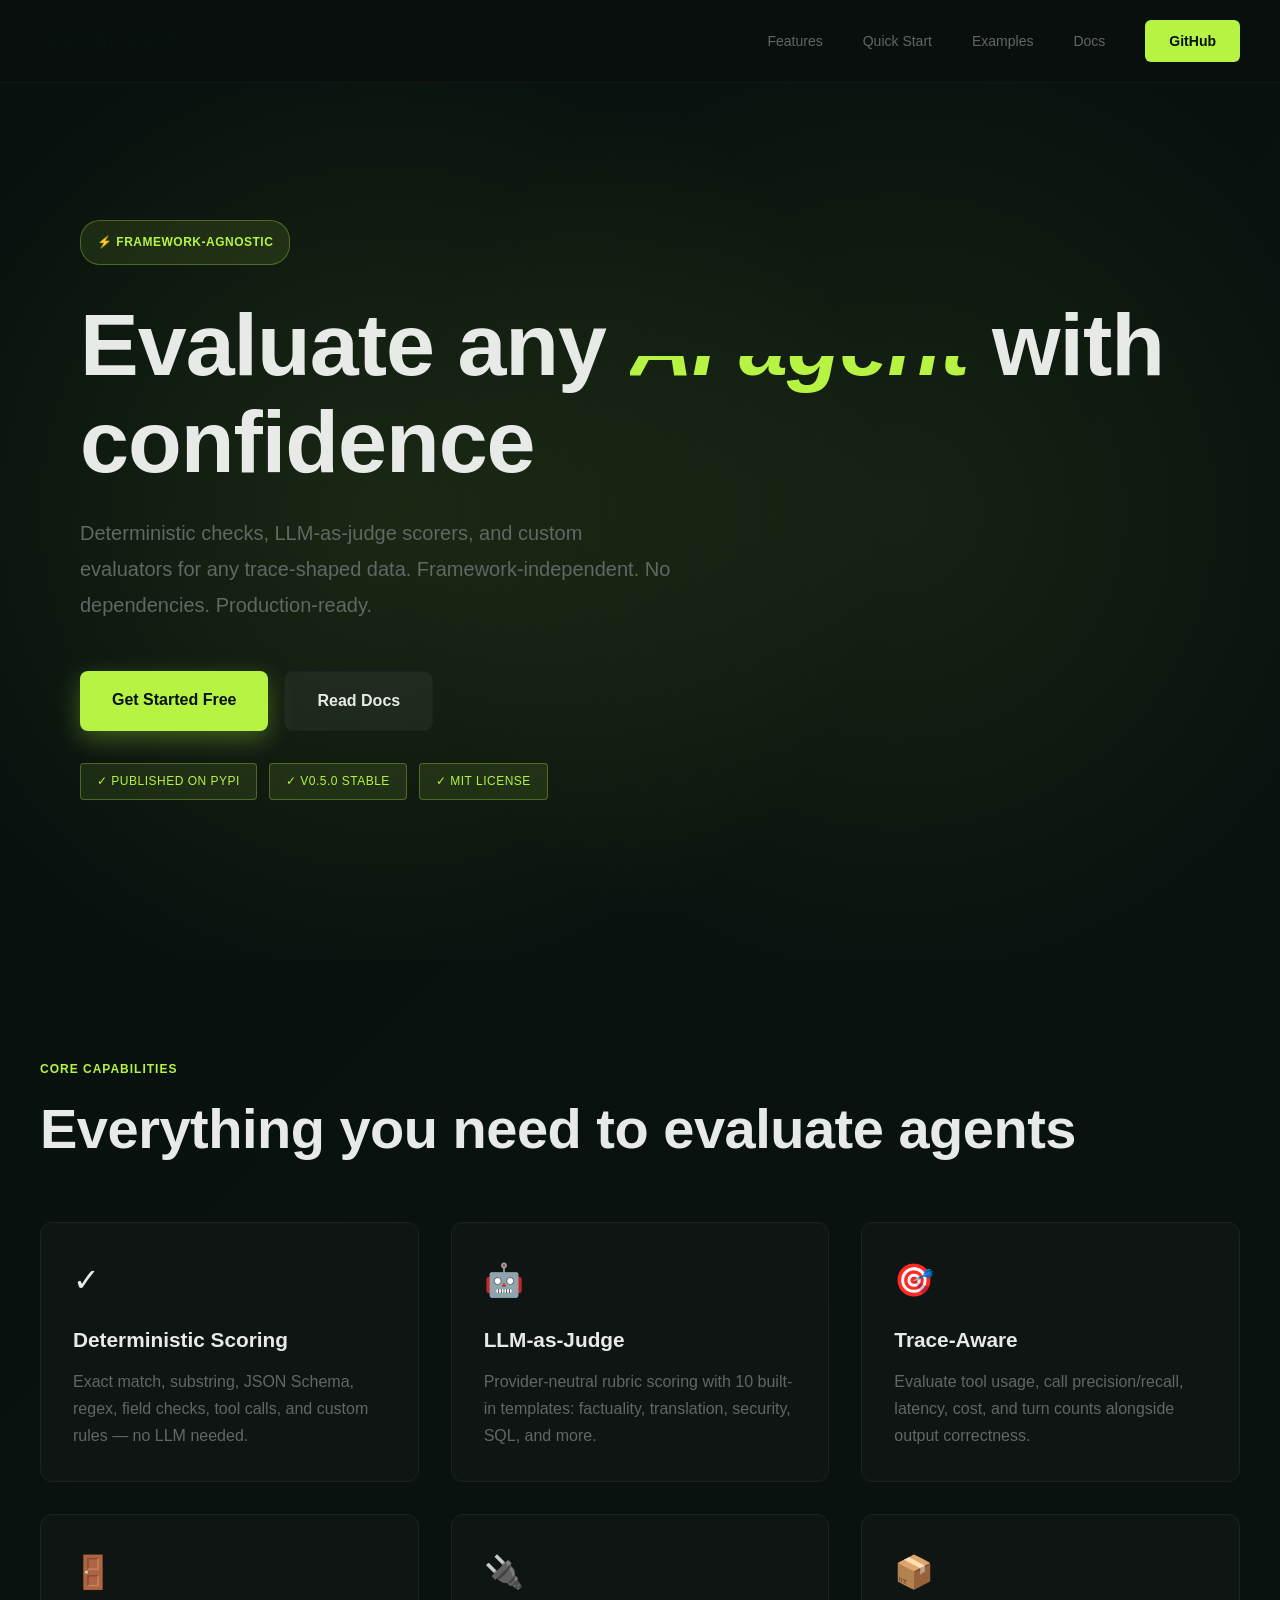
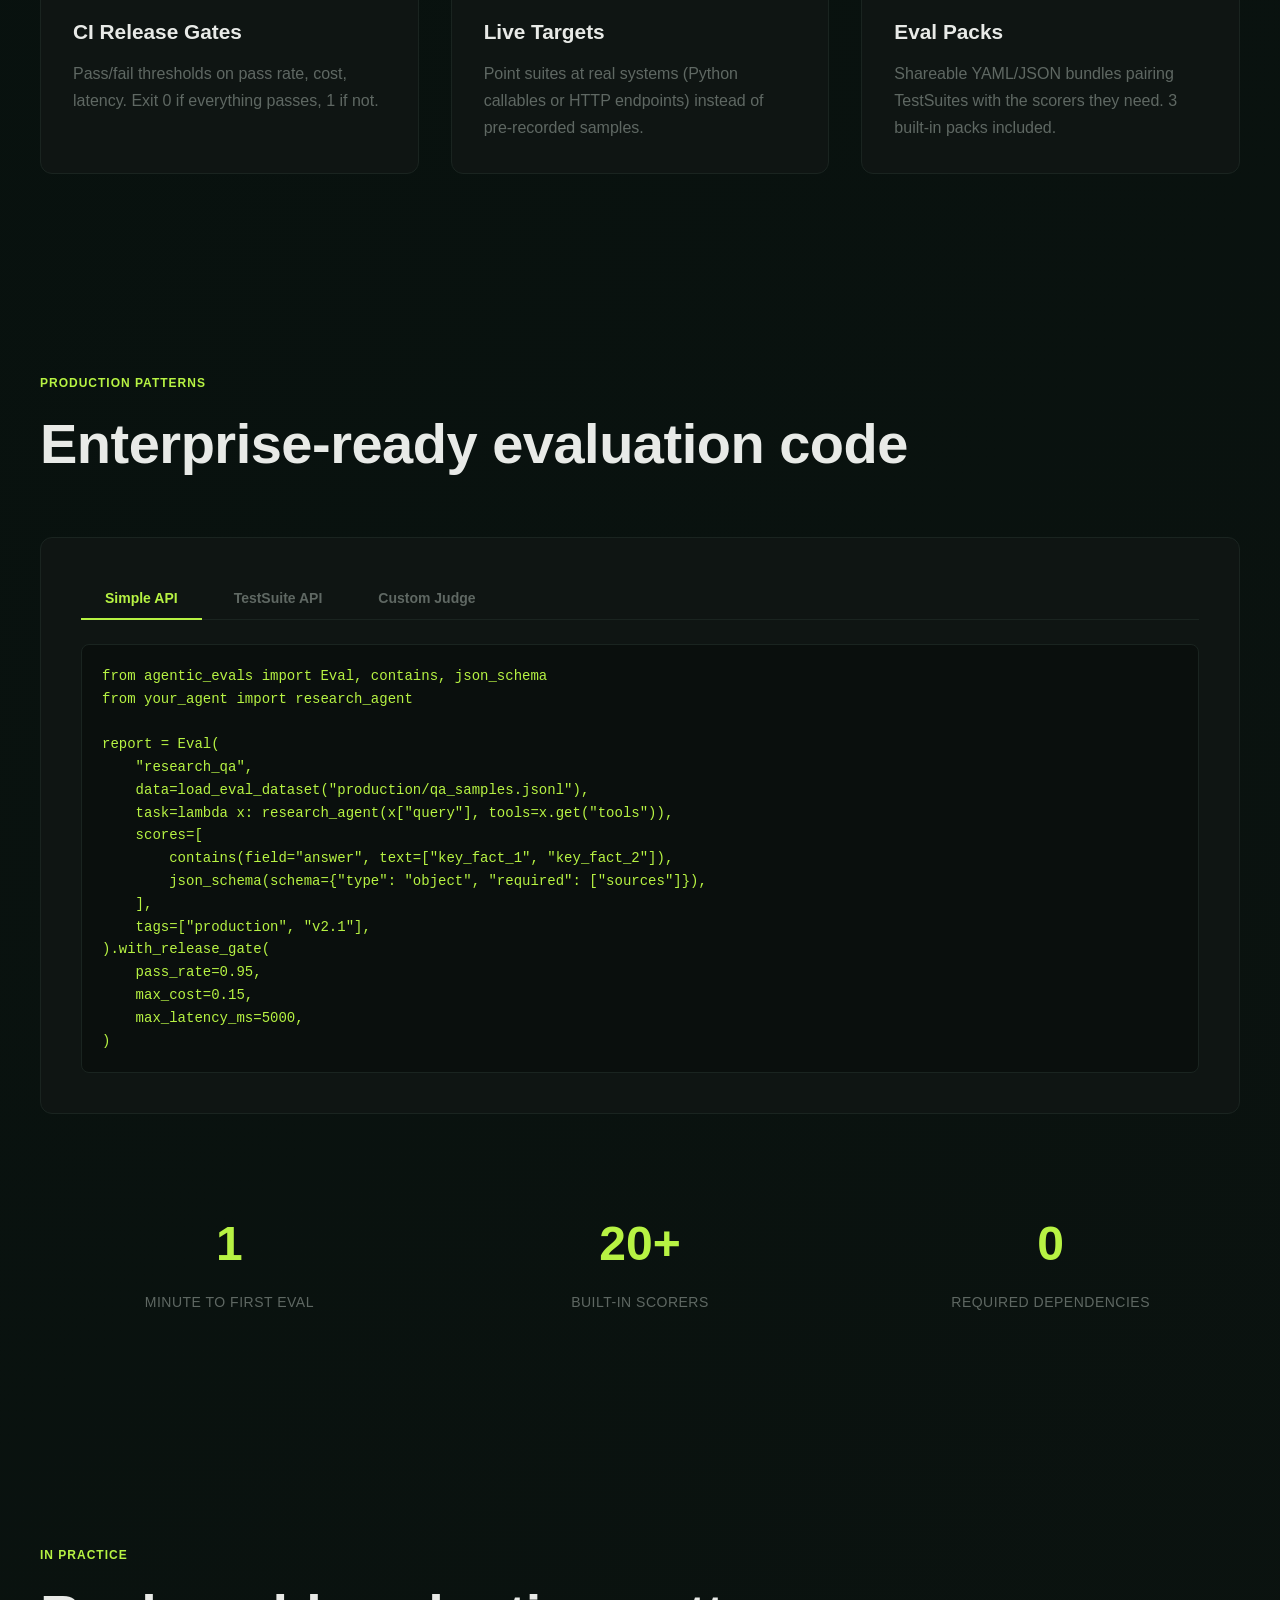
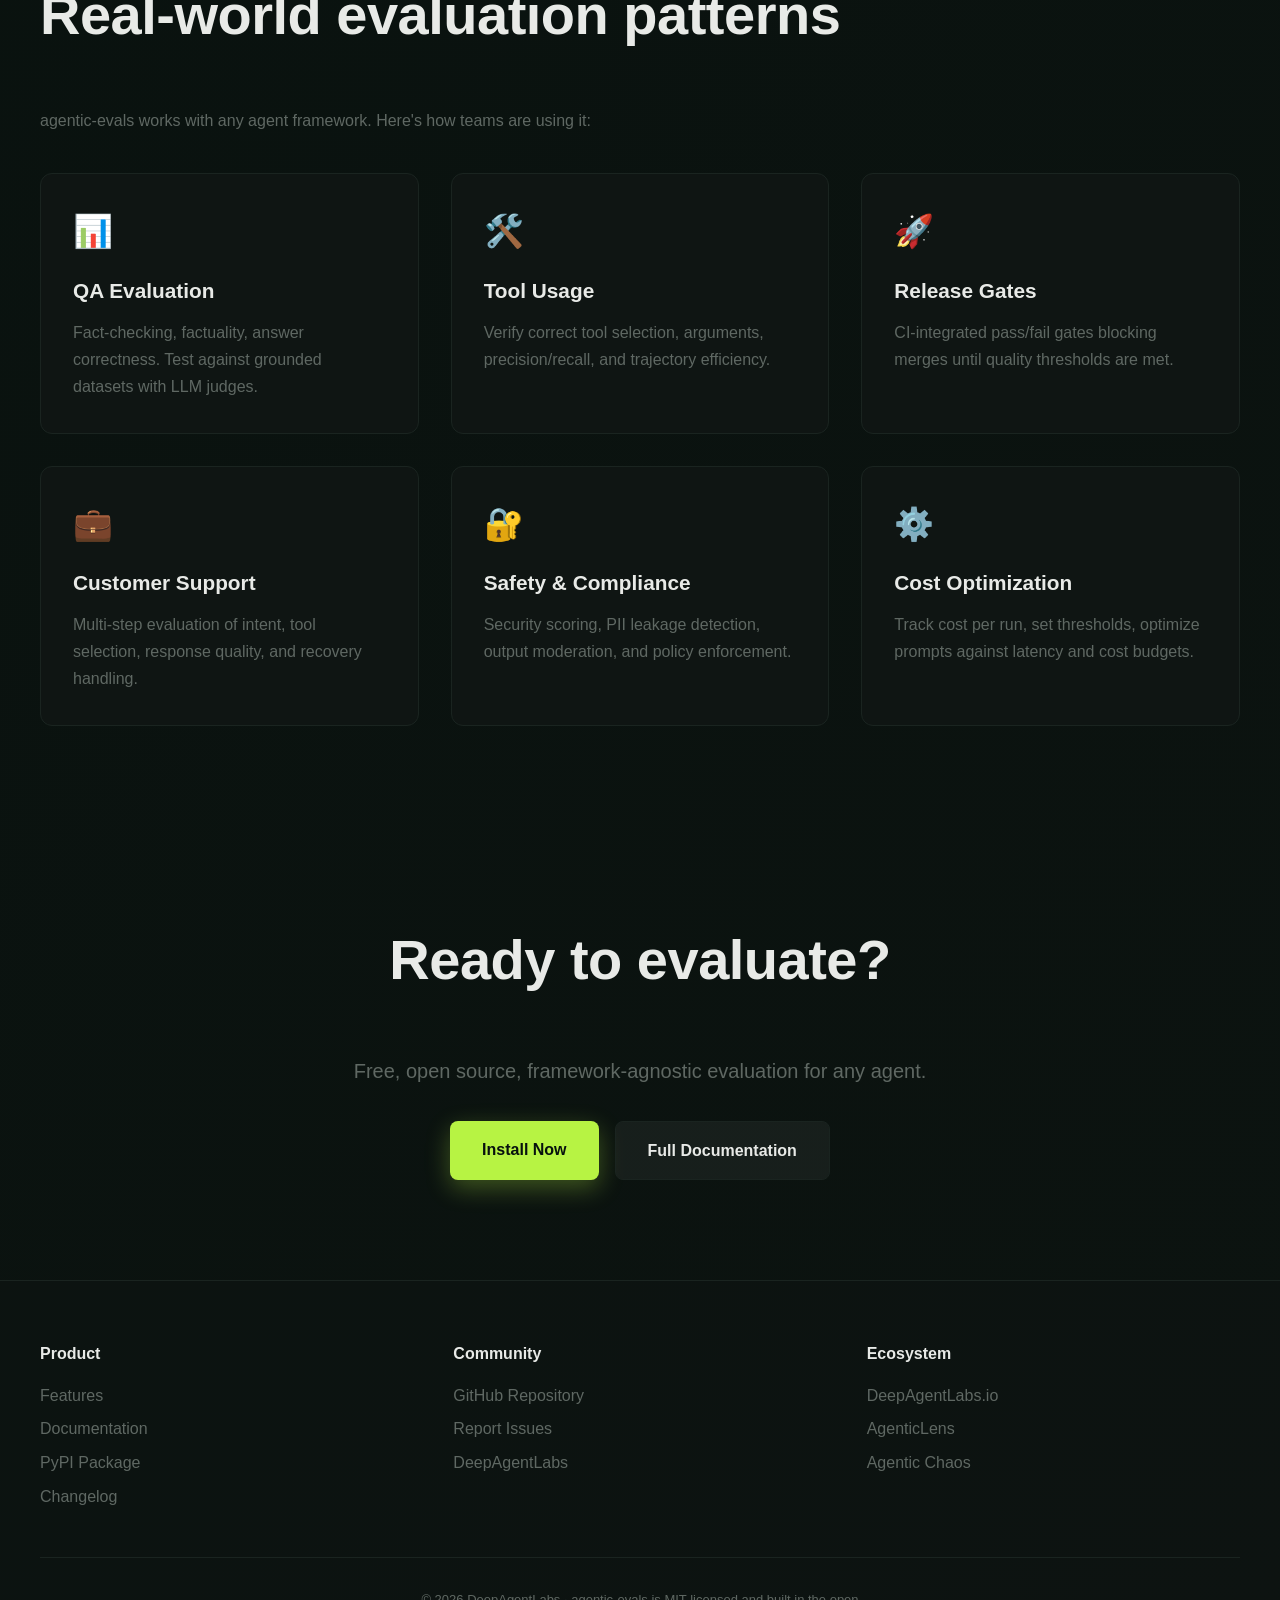
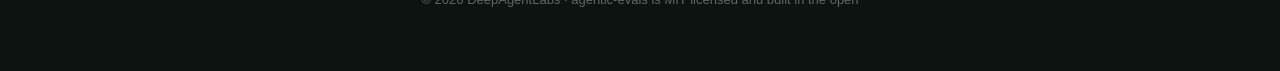
==== docs/index.html @ d9b14ae7 "Upgrade quickstart examples to enterprise-standard patterns Replaced basic examples with production-" ====
<!doctype html>
<html lang="en">
<head>
  <meta charset="utf-8">
  <meta name="viewport" content="width=device-width, initial-scale=1">
  <meta name="description" content="Agentic Evals — A standalone evaluation engine for LLM and agent outputs.">
  <meta name="theme-color" content="#07110e">
  <title>Agentic Evals — AI Agent Evaluation</title>
  <style>
    * {
      margin: 0;
      padding: 0;
      box-sizing: border-box;
    }

    :root {
      --ink: #07110e;
      --paper: #f2f0e9;
      --acid: #b7f343;
      --mint: #d8f7c0;
      --muted: #5f6863;
      --line: rgba(7, 17, 14, 0.18);
      --bg: #07110e;
      --bg-card: #0f1513;
      --bg-hover: #141a17;
      --text: #e8eae7;
      --text-muted: #5f6863;
      --accent: #b7f343;
      --border: #1a2420;
    }

    html {
      scroll-behavior: smooth;
    }

    body {
      font-family: -apple-system, BlinkMacSystemFont, "Segoe UI", Roboto, sans-serif;
      background: linear-gradient(135deg, var(--bg) 0%, #0c1310 100%);
      color: var(--text);
      line-height: 1.6;
      overflow-x: hidden;
    }

    /* Header */
    header {
      position: fixed;
      top: 0;
      width: 100%;
      z-index: 1000;
      padding: 20px 0;
      border-bottom: 1px solid rgba(26, 36, 32, 0.5);
      background: rgba(10, 15, 13, 0.8);
      backdrop-filter: blur(20px);
    }

    .header-inner {
      max-width: 1400px;
      margin: 0 auto;
      padding: 0 40px;
      display: flex;
      justify-content: space-between;
      align-items: center;
    }

    .logo {
      font-size: 24px;
      font-weight: 700;
      letter-spacing: -0.5px;
      color: var(--ink);
    }

    nav {
      display: flex;
      gap: 40px;
      align-items: center;
    }

    nav a {
      color: var(--text-muted);
      text-decoration: none;
      font-size: 14px;
      font-weight: 500;
      transition: all 0.3s;
      position: relative;
    }

    nav a:hover {
      color: var(--accent);
    }

    nav a::after {
      content: '';
      position: absolute;
      bottom: -4px;
      left: 0;
      width: 0;
      height: 2px;
      background: var(--accent);
      transition: width 0.3s;
    }

    nav a:hover::after {
      width: 100%;
    }

    .nav-cta {
      background: var(--accent);
      color: var(--bg);
      padding: 10px 24px;
      border-radius: 6px;
      font-weight: 600;
      transition: all 0.3s;
    }

    .nav-cta:hover {
      background: #a8e83f;
      transform: translateY(-2px);
      box-shadow: 0 8px 24px rgba(183, 243, 67, 0.3);
    }

    .nav-cta::after {
      display: none;
    }

    /* Hero Section */
    .hero {
      min-height: 100vh;
      display: flex;
      align-items: center;
      margin-top: 60px;
      position: relative;
      overflow: hidden;
    }

    .hero-bg {
      position: absolute;
      top: 0;
      left: 0;
      right: 0;
      bottom: 0;
      background: radial-gradient(circle at 30% 50%, rgba(183, 243, 67, 0.1) 0%, transparent 50%),
                  radial-gradient(circle at 70% 50%, rgba(183, 243, 67, 0.08) 0%, transparent 50%);
      pointer-events: none;
    }

    .hero-content {
      max-width: 1400px;
      margin: 0 auto;
      padding: 0 40px;
      position: relative;
      z-index: 1;
    }

    .hero-badge {
      display: inline-flex;
      align-items: center;
      gap: 8px;
      padding: 12px 16px;
      background: rgba(183, 243, 67, 0.1);
      border: 1px solid rgba(183, 243, 67, 0.3);
      border-radius: 20px;
      margin-bottom: 32px;
      animation: fadeInDown 0.8s ease-out;
    }

    .hero-badge span {
      font-size: 12px;
      font-weight: 600;
      text-transform: uppercase;
      letter-spacing: 0.5px;
      color: var(--accent);
    }

    .hero h1 {
      font-size: clamp(3.5rem, 8vw, 5.5rem);
      line-height: 1.1;
      font-weight: 800;
      margin-bottom: 24px;
      letter-spacing: -1px;
      animation: fadeInDown 0.8s ease-out 0.1s both;
    }

    .hero h1 em {
      background: linear-gradient(transparent 62%, var(--accent) 0);
      -webkit-background-clip: text;
      -webkit-text-fill-color: transparent;
      background-clip: text;
      font-style: italic;
      display: inline;
    }

    .hero-subtitle {
      font-size: 1.25rem;
      color: var(--text-muted);
      max-width: 600px;
      line-height: 1.8;
      margin-bottom: 48px;
      animation: fadeInDown 0.8s ease-out 0.2s both;
    }

    .hero-actions {
      display: flex;
      gap: 16px;
      flex-wrap: wrap;
      animation: fadeInDown 0.8s ease-out 0.3s both;
    }

    .btn {
      padding: 16px 32px;
      border-radius: 8px;
      font-weight: 600;
      font-size: 1rem;
      cursor: pointer;
      border: none;
      transition: all 0.3s;
      text-decoration: none;
      display: inline-block;
      text-align: center;
    }

    .btn-primary {
      background: var(--accent);
      color: var(--bg);
      box-shadow: 0 8px 24px rgba(183, 243, 67, 0.3);
    }

    .btn-primary:hover {
      background: #a8e83f;
      transform: translateY(-4px);
      box-shadow: 0 12px 32px rgba(183, 243, 67, 0.4);
    }

    .btn-secondary {
      background: rgba(255, 255, 255, 0.05);
      color: var(--text);
      border: 1px solid var(--border);
    }

    .btn-secondary:hover {
      background: rgba(183, 243, 67, 0.1);
      border-color: var(--accent);
      transform: translateY(-4px);
    }

    /* Badges */
    .badges {
      display: flex;
      gap: 12px;
      flex-wrap: wrap;
      margin-top: 32px;
      animation: fadeInUp 0.8s ease-out 0.4s both;
    }

    .badge {
      padding: 8px 16px;
      background: rgba(183, 243, 67, 0.1);
      border: 1px solid rgba(183, 243, 67, 0.3);
      border-radius: 4px;
      font-size: 12px;
      font-weight: 500;
      color: var(--accent);
      text-transform: uppercase;
      letter-spacing: 0.5px;
    }

    /* Animations */
    @keyframes fadeInDown {
      from {
        opacity: 0;
        transform: translateY(-20px);
      }
      to {
        opacity: 1;
        transform: translateY(0);
      }
    }

    @keyframes fadeInUp {
      from {
        opacity: 0;
        transform: translateY(20px);
      }
      to {
        opacity: 1;
        transform: translateY(0);
      }
    }

    /* Sections */
    section {
      padding: 100px 40px;
      max-width: 1400px;
      margin: 0 auto;
    }

    section h2 {
      font-size: clamp(2rem, 5vw, 3.5rem);
      font-weight: 800;
      margin-bottom: 60px;
      letter-spacing: -0.5px;
      line-height: 1.2;
    }

    .section-label {
      font-size: 12px;
      text-transform: uppercase;
      letter-spacing: 1px;
      color: var(--accent);
      font-weight: 700;
      margin-bottom: 16px;
    }

    /* Features Grid */
    .features-grid {
      display: grid;
      grid-template-columns: repeat(auto-fit, minmax(300px, 1fr));
      gap: 32px;
      margin-top: 40px;
    }

    .feature-item {
      padding: 32px;
      background: var(--bg-card);
      border: 1px solid var(--border);
      border-radius: 12px;
      transition: all 0.3s;
      position: relative;
      overflow: hidden;
    }

    .feature-item::before {
      content: '';
      position: absolute;
      top: 0;
      left: 0;
      right: 0;
      height: 1px;
      background: linear-gradient(90deg, transparent, var(--accent), transparent);
      opacity: 0;
      transition: opacity 0.3s;
    }

    .feature-item:hover {
      border-color: var(--accent);
      background: var(--bg-hover);
      transform: translateY(-8px);
    }

    .feature-item:hover::before {
      opacity: 1;
    }

    .feature-icon {
      font-size: 32px;
      margin-bottom: 16px;
    }

    .feature-item h3 {
      font-size: 1.3rem;
      margin-bottom: 12px;
      font-weight: 700;
    }

    .feature-item p {
      color: var(--text-muted);
      line-height: 1.7;
    }

    /* Code Section */
    .code-section {
      background: var(--bg-card);
      border: 1px solid var(--border);
      border-radius: 12px;
      padding: 40px;
      margin-top: 40px;
    }

    .tabs {
      display: flex;
      gap: 8px;
      margin-bottom: 24px;
      border-bottom: 1px solid var(--border);
    }

    .tab-btn {
      padding: 12px 24px;
      background: none;
      border: none;
      color: var(--text-muted);
      cursor: pointer;
      font-weight: 600;
      font-size: 14px;
      transition: all 0.3s;
      border-bottom: 2px solid transparent;
      margin-bottom: -1px;
    }

    .tab-btn.active {
      color: var(--accent);
      border-bottom-color: var(--accent);
    }

    .tab-btn:hover {
      color: var(--accent);
    }

    .tab-content {
      display: none;
    }

    .tab-content.active {
      display: block;
      animation: fadeInUp 0.3s ease-out;
    }

    pre {
      background: rgba(0, 0, 0, 0.3);
      border: 1px solid var(--border);
      border-radius: 8px;
      padding: 20px;
      overflow-x: auto;
      margin: 0;
    }

    pre code {
      color: var(--accent);
      font-family: "SF Mono", monospace;
      font-size: 14px;
      line-height: 1.6;
    }

    /* Stats */
    .stats {
      display: grid;
      grid-template-columns: repeat(auto-fit, minmax(200px, 1fr));
      gap: 32px;
      margin-top: 60px;
    }

    .stat {
      text-align: center;
      padding: 32px;
    }

    .stat-number {
      font-size: 3rem;
      font-weight: 800;
      color: var(--accent);
      margin-bottom: 8px;
    }

    .stat-label {
      color: var(--text-muted);
      font-size: 14px;
      text-transform: uppercase;
      letter-spacing: 0.5px;
    }

    /* Footer */
    footer {
      border-top: 1px solid var(--border);
      padding: 60px 40px;
      background: rgba(15, 21, 19, 0.5);
    }

    .footer-content {
      max-width: 1400px;
      margin: 0 auto;
      display: grid;
      grid-template-columns: repeat(auto-fit, minmax(250px, 1fr));
      gap: 40px;
      margin-bottom: 40px;
    }

    .footer-section h4 {
      font-weight: 700;
      margin-bottom: 16px;
      color: var(--text);
    }

    .footer-section a {
      display: block;
      color: var(--text-muted);
      text-decoration: none;
      margin-bottom: 8px;
      transition: color 0.3s;
    }

    .footer-section a:hover {
      color: var(--accent);
    }

    .footer-bottom {
      border-top: 1px solid var(--border);
      padding-top: 32px;
      text-align: center;
      color: var(--text-muted);
      font-size: 13px;
    }

    /* Responsive */
    @media (max-width: 768px) {
      .header-inner {
        padding: 0 20px;
      }

      nav {
        gap: 20px;
      }

      nav a {
        display: none;
      }

      section {
        padding: 60px 20px;
      }

      .hero h1 {
        font-size: 2.5rem;
      }

      .hero-subtitle {
        font-size: 1rem;
      }

      .hero-actions {
        flex-direction: column;
      }

      .btn {
        width: 100%;
      }

      section h2 {
        font-size: 2rem;
      }

      pre {
        font-size: 12px;
      }
    }
  </style>
</head>
<body>
  <!-- Header -->
  <header>
    <div class="header-inner">
      <div class="logo">agentic-evals</div>
      <nav>
        <a href="#features">Features</a>
        <a href="#quickstart">Quick Start</a>
        <a href="#use-cases">Examples</a>
        <a href="docs/">Docs</a>
        <a href="https://github.com/DeepAgentLabs/agentic-evals" class="nav-cta">GitHub</a>
      </nav>
    </div>
  </header>

  <!-- Hero Section -->
  <section class="hero">
    <div class="hero-bg"></div>
    <div class="hero-content">
      <div class="hero-badge">
        <span>⚡ Framework-agnostic</span>
      </div>
      <h1>Evaluate any <em>AI agent</em> with confidence</h1>
      <p class="hero-subtitle">
        Deterministic checks, LLM-as-judge scorers, and custom evaluators for any trace-shaped data.
        Framework-independent. No dependencies. Production-ready.
      </p>
      <div class="hero-actions">
        <a href="#quickstart" class="btn btn-primary">Get Started Free</a>
        <a href="https://github.com/DeepAgentLabs/agentic-evals#readme" class="btn btn-secondary">Read Docs</a>
      </div>
      <div class="badges">
        <span class="badge">✓ Published on PyPI</span>
        <span class="badge">✓ v0.5.0 Stable</span>
        <span class="badge">✓ MIT License</span>
      </div>
    </div>
  </section>

  <!-- Features -->
  <section id="features">
    <div class="section-label">Core Capabilities</div>
    <h2>Everything you need to evaluate agents</h2>

    <div class="features-grid">
      <div class="feature-item">
        <div class="feature-icon">✓</div>
        <h3>Deterministic Scoring</h3>
        <p>Exact match, substring, JSON Schema, regex, field checks, tool calls, and custom rules — no LLM needed.</p>
      </div>
      <div class="feature-item">
        <div class="feature-icon">🤖</div>
        <h3>LLM-as-Judge</h3>
        <p>Provider-neutral rubric scoring with 10 built-in templates: factuality, translation, security, SQL, and more.</p>
      </div>
      <div class="feature-item">
        <div class="feature-icon">🎯</div>
        <h3>Trace-Aware</h3>
        <p>Evaluate tool usage, call precision/recall, latency, cost, and turn counts alongside output correctness.</p>
      </div>
      <div class="feature-item">
        <div class="feature-icon">🚪</div>
        <h3>CI Release Gates</h3>
        <p>Pass/fail thresholds on pass rate, cost, latency. Exit 0 if everything passes, 1 if not.</p>
      </div>
      <div class="feature-item">
        <div class="feature-icon">🔌</div>
        <h3>Live Targets</h3>
        <p>Point suites at real systems (Python callables or HTTP endpoints) instead of pre-recorded samples.</p>
      </div>
      <div class="feature-item">
        <div class="feature-icon">📦</div>
        <h3>Eval Packs</h3>
        <p>Shareable YAML/JSON bundles pairing TestSuites with the scorers they need. 3 built-in packs included.</p>
      </div>
    </div>
  </section>

  <!-- Quick Start -->
  <section id="quickstart">
    <div class="section-label">Production Patterns</div>
    <h2>Enterprise-ready evaluation code</h2>

    <div class="code-section">
      <div class="tabs">
        <button class="tab-btn active" onclick="switchTab(event, 'tab-simple')">Simple API</button>
        <button class="tab-btn" onclick="switchTab(event, 'tab-suite')">TestSuite API</button>
        <button class="tab-btn" onclick="switchTab(event, 'tab-judge')">Custom Judge</button>
      </div>

      <div id="tab-simple" class="tab-content active">
        <pre><code>from agentic_evals import Eval, contains, json_schema
from your_agent import research_agent

report = Eval(
    "research_qa",
    data=load_eval_dataset("production/qa_samples.jsonl"),
    task=lambda x: research_agent(x["query"], tools=x.get("tools")),
    scores=[
        contains(field="answer", text=["key_fact_1", "key_fact_2"]),
        json_schema(schema={"type": "object", "required": ["sources"]}),
    ],
    tags=["production", "v2.1"],
).with_release_gate(
    pass_rate=0.95,
    max_cost=0.15,
    max_latency_ms=5000,
)</code></pre>
      </div>

      <div id="tab-suite" class="tab-content">
        <pre><code>from agentic_evals import TestSuite, TestCase, evaluate_suite, ReleaseGate

suite = TestSuite(
    name="customer_support_qa",
    description="Multi-turn agent evaluation",
    cases=[
        TestCase(
            id="case-billing-dispute",
            scenario="customer_support",
            input="Customer claims overcharge of $500",
            expected_tools=["lookup_invoice", "refund"],
            required_outputs=["reason", "refund_amount"],
            max_turns=4,
            max_latency_ms=8000,
        ),
    ],
    release_gate=ReleaseGate(
        pass_rate_threshold=0.92,
        max_cost_per_run=0.22,
        fail_fast_on=["safety_violation"],
    ),
)

report = evaluate_suite(suite, live_target=production_agent)</code></pre>
      </div>

      <div id="tab-judge" class="tab-content">
        <pre><code>from agentic_evals import LLMJudge, Score

judge = LLMJudge(
    name="response_quality",
    model="gpt-4-turbo",
    rubric={
        "factuality": "Is information accurate and verifiable?",
        "coherence": "Is the response logically structured?",
        "completeness": "Were all questions addressed?",
    },
    scale=0.0,
    weights={"factuality": 0.5, "coherence": 0.3, "completeness": 0.2},
    cost_limit=0.05,
)

score = judge.evaluate(
    input=sample.input,
    output=sample.output,
    context={"knowledge_base": kb_version},
)

# Automatically integrates with suite reporting
# Score included in pass_rate, cost, latency metrics</code></pre>
      </div>
    </div>

    <div class="stats">
      <div class="stat">
        <div class="stat-number">1</div>
        <div class="stat-label">Minute to first eval</div>
      </div>
      <div class="stat">
        <div class="stat-number">20+</div>
        <div class="stat-label">Built-in scorers</div>
      </div>
      <div class="stat">
        <div class="stat-number">0</div>
        <div class="stat-label">Required dependencies</div>
      </div>
    </div>
  </section>

  <!-- Use Cases -->
  <section id="use-cases">
    <div class="section-label">In Practice</div>
    <h2>Real-world evaluation patterns</h2>

    <p style="color: var(--text-muted); margin-bottom: 40px;">
      agentic-evals works with any agent framework. Here's how teams are using it:
    </p>

    <div class="features-grid">
      <div class="feature-item">
        <div class="feature-icon">📊</div>
        <h3>QA Evaluation</h3>
        <p>Fact-checking, factuality, answer correctness. Test against grounded datasets with LLM judges.</p>
      </div>
      <div class="feature-item">
        <div class="feature-icon">🛠️</div>
        <h3>Tool Usage</h3>
        <p>Verify correct tool selection, arguments, precision/recall, and trajectory efficiency.</p>
      </div>
      <div class="feature-item">
        <div class="feature-icon">🚀</div>
        <h3>Release Gates</h3>
        <p>CI-integrated pass/fail gates blocking merges until quality thresholds are met.</p>
      </div>
      <div class="feature-item">
        <div class="feature-icon">💼</div>
        <h3>Customer Support</h3>
        <p>Multi-step evaluation of intent, tool selection, response quality, and recovery handling.</p>
      </div>
      <div class="feature-item">
        <div class="feature-icon">🔐</div>
        <h3>Safety & Compliance</h3>
        <p>Security scoring, PII leakage detection, output moderation, and policy enforcement.</p>
      </div>
      <div class="feature-item">
        <div class="feature-icon">⚙️</div>
        <h3>Cost Optimization</h3>
        <p>Track cost per run, set thresholds, optimize prompts against latency and cost budgets.</p>
      </div>
    </div>
  </section>

  <!-- CTA Section -->
  <section style="text-align: center;">
    <h2>Ready to evaluate?</h2>
    <p class="hero-subtitle" style="max-width: 100%; margin: 32px auto;">
      Free, open source, framework-agnostic evaluation for any agent.
    </p>
    <div class="hero-actions" style="justify-content: center;">
      <a href="https://pypi.org/project/agentic-evals/" class="btn btn-primary">Install Now</a>
      <a href="docs/" class="btn btn-secondary">Full Documentation</a>
    </div>
  </section>

  <!-- Footer -->
  <footer>
    <div class="footer-content">
      <div class="footer-section">
        <h4>Product</h4>
        <a href="#features">Features</a>
        <a href="docs/">Documentation</a>
        <a href="https://pypi.org/project/agentic-evals/">PyPI Package</a>
        <a href="https://github.com/DeepAgentLabs/agentic-evals/blob/main/CHANGELOG.md">Changelog</a>
      </div>
      <div class="footer-section">
        <h4>Community</h4>
        <a href="https://github.com/DeepAgentLabs/agentic-evals">GitHub Repository</a>
        <a href="https://github.com/DeepAgentLabs/agentic-evals/issues">Report Issues</a>
        <a href="https://github.com/DeepAgentLabs">DeepAgentLabs</a>
      </div>
      <div class="footer-section">
        <h4>Ecosystem</h4>
        <a href="https://deepagentlabs.io/">DeepAgentLabs.io</a>
        <a href="https://github.com/DeepAgentLabs/agenticlens">AgenticLens</a>
        <a href="https://github.com/DeepAgentLabs/agentic-chaos">Agentic Chaos</a>
      </div>
    </div>
    <div class="footer-bottom">
      <p>© 2026 DeepAgentLabs · agentic-evals is MIT licensed and built in the open</p>
    </div>
  </footer>

  <script>
    function switchTab(event, tabId) {
      // Hide all tabs
      document.querySelectorAll('.tab-content').forEach(tab => {
        tab.classList.remove('active');
      });

      // Deactivate all buttons
      document.querySelectorAll('.tab-btn').forEach(btn => {
        btn.classList.remove('active');
      });

      // Show selected tab
      document.getElementById(tabId).classList.add('active');
      event.target.classList.add('active');
    }
  </script>
</body>
</html>
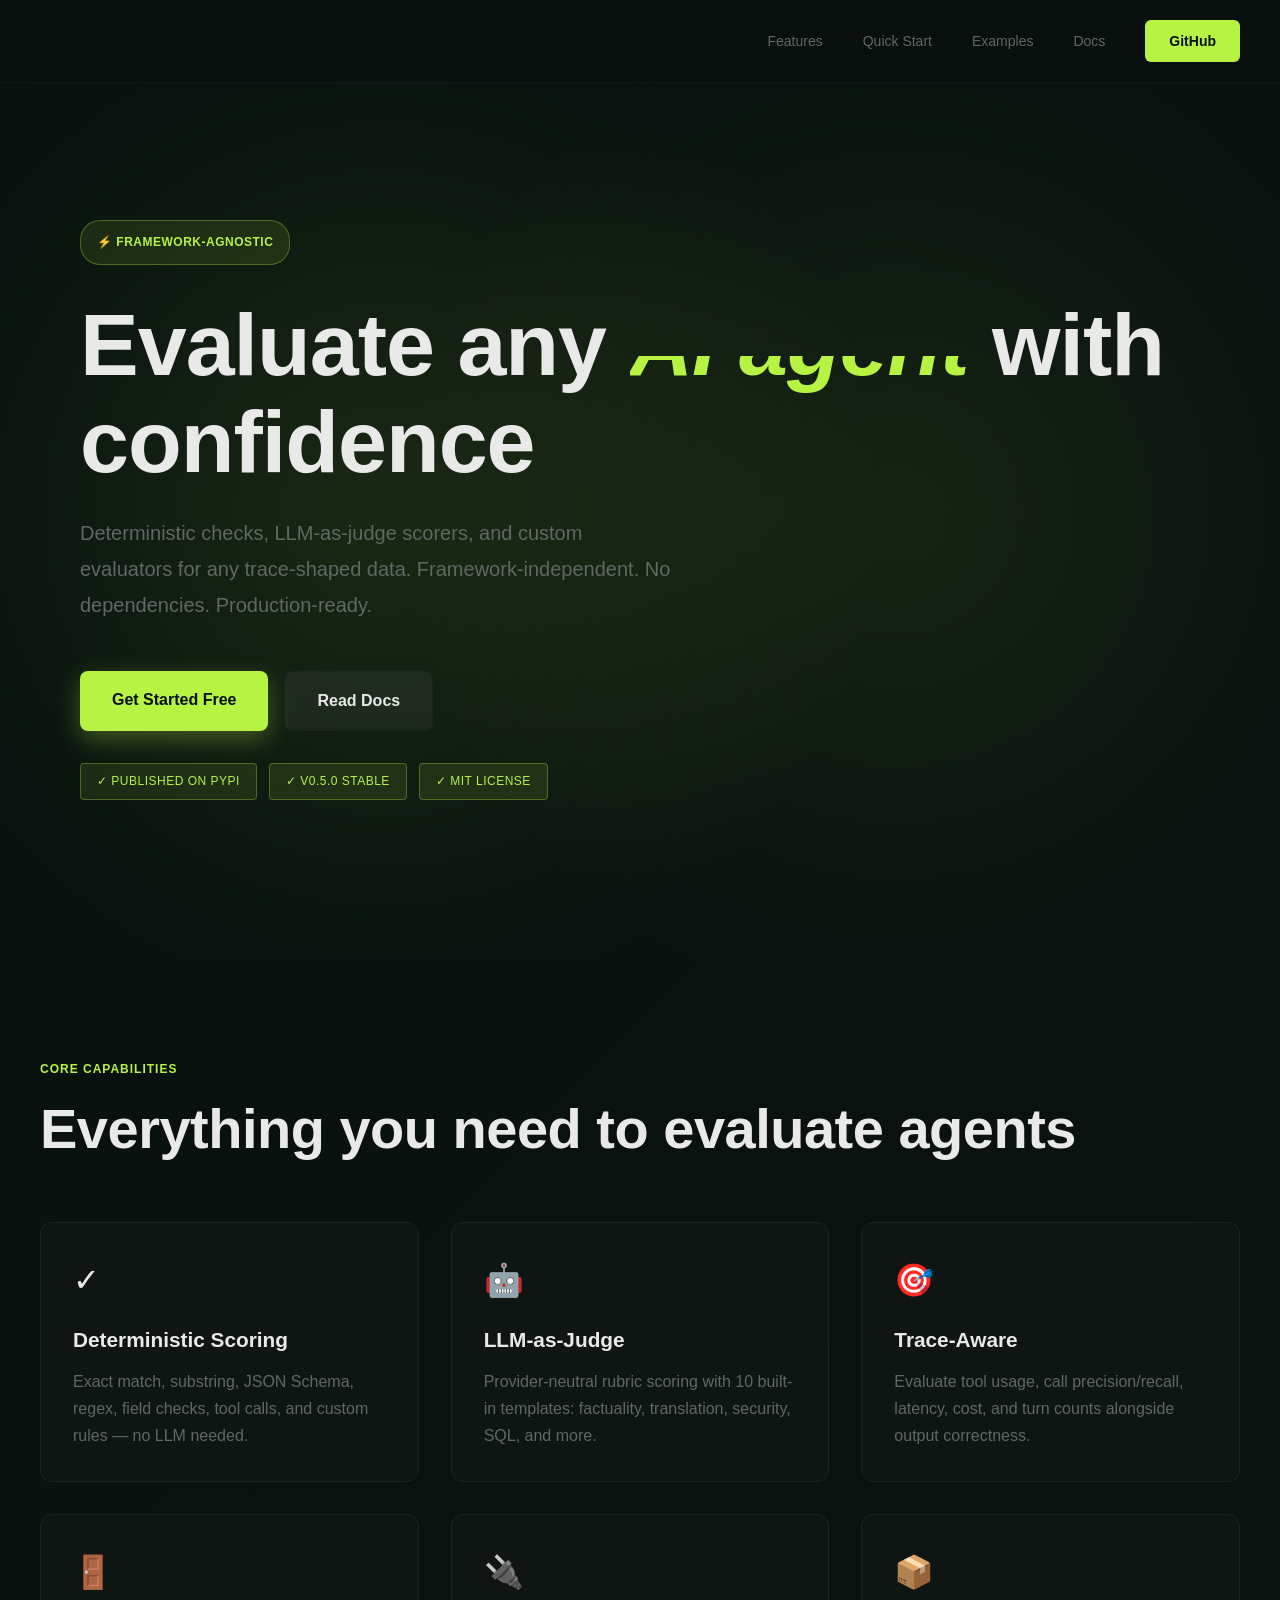
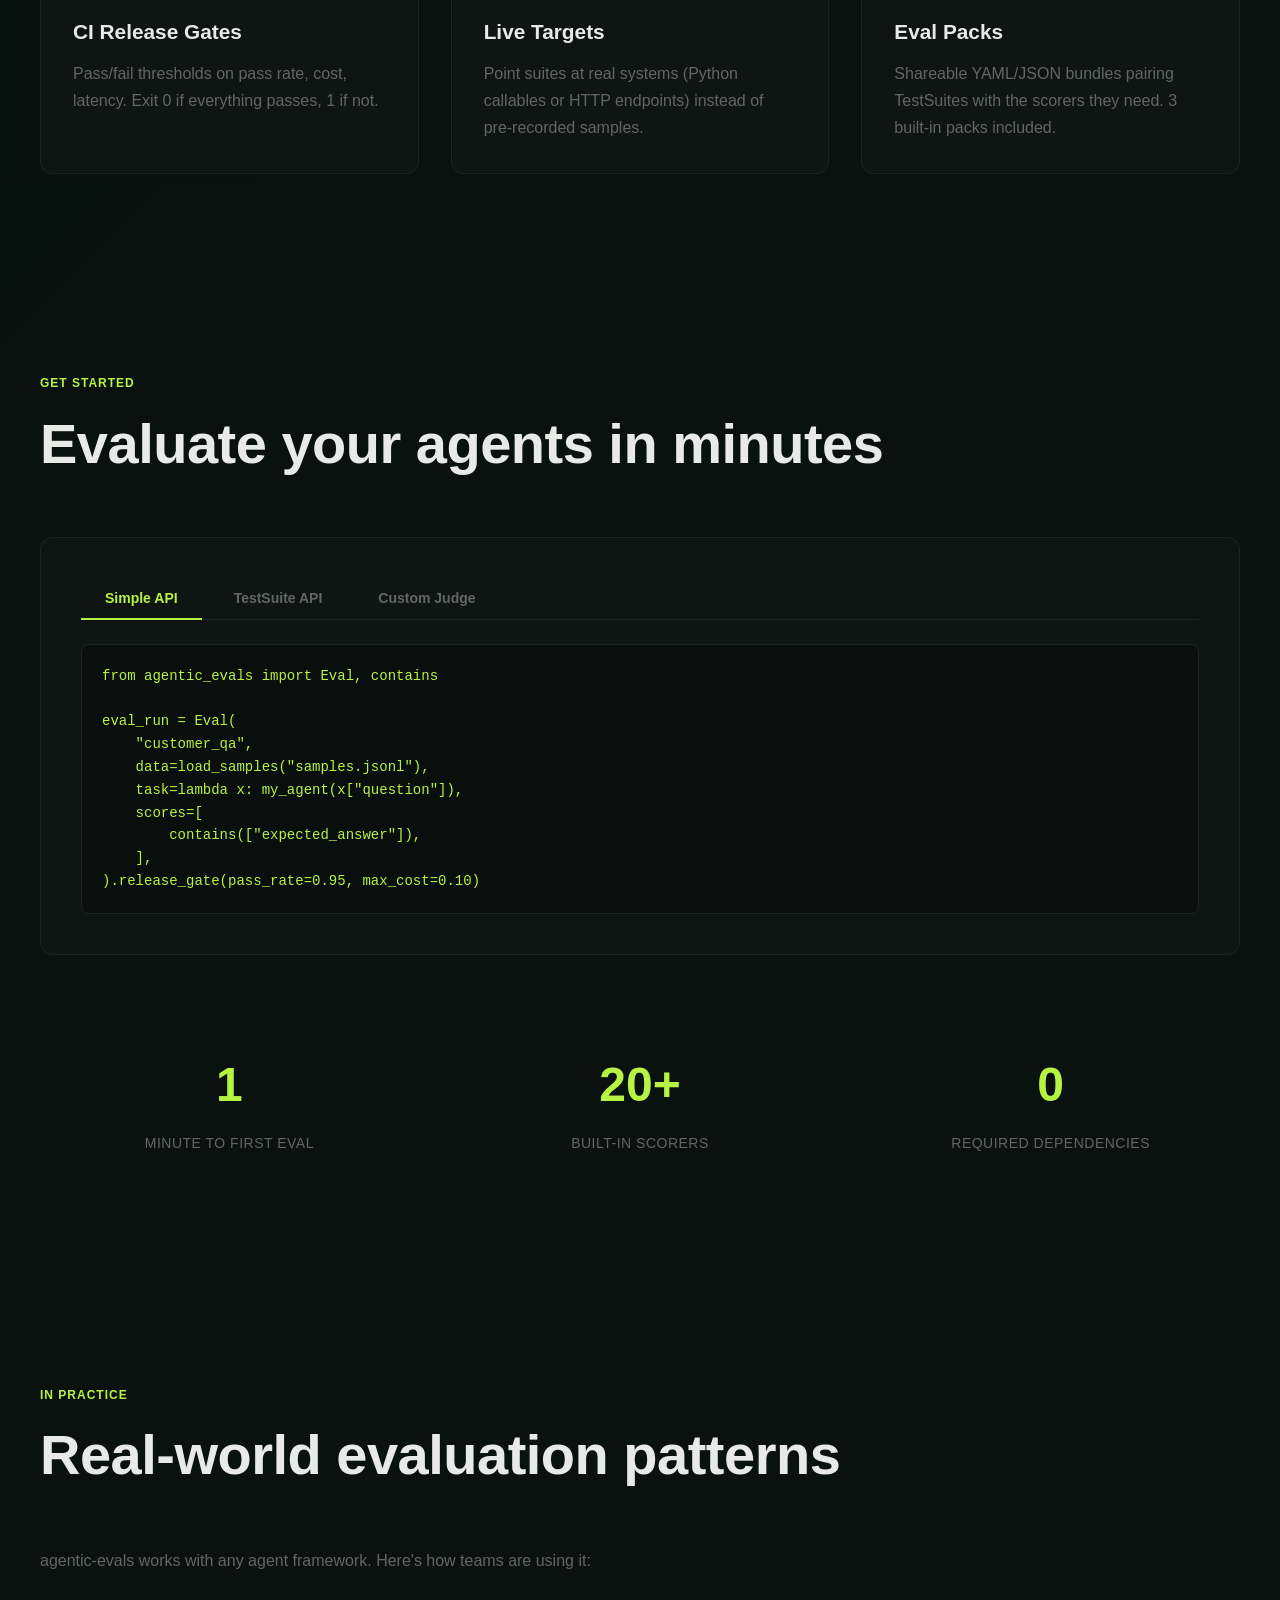
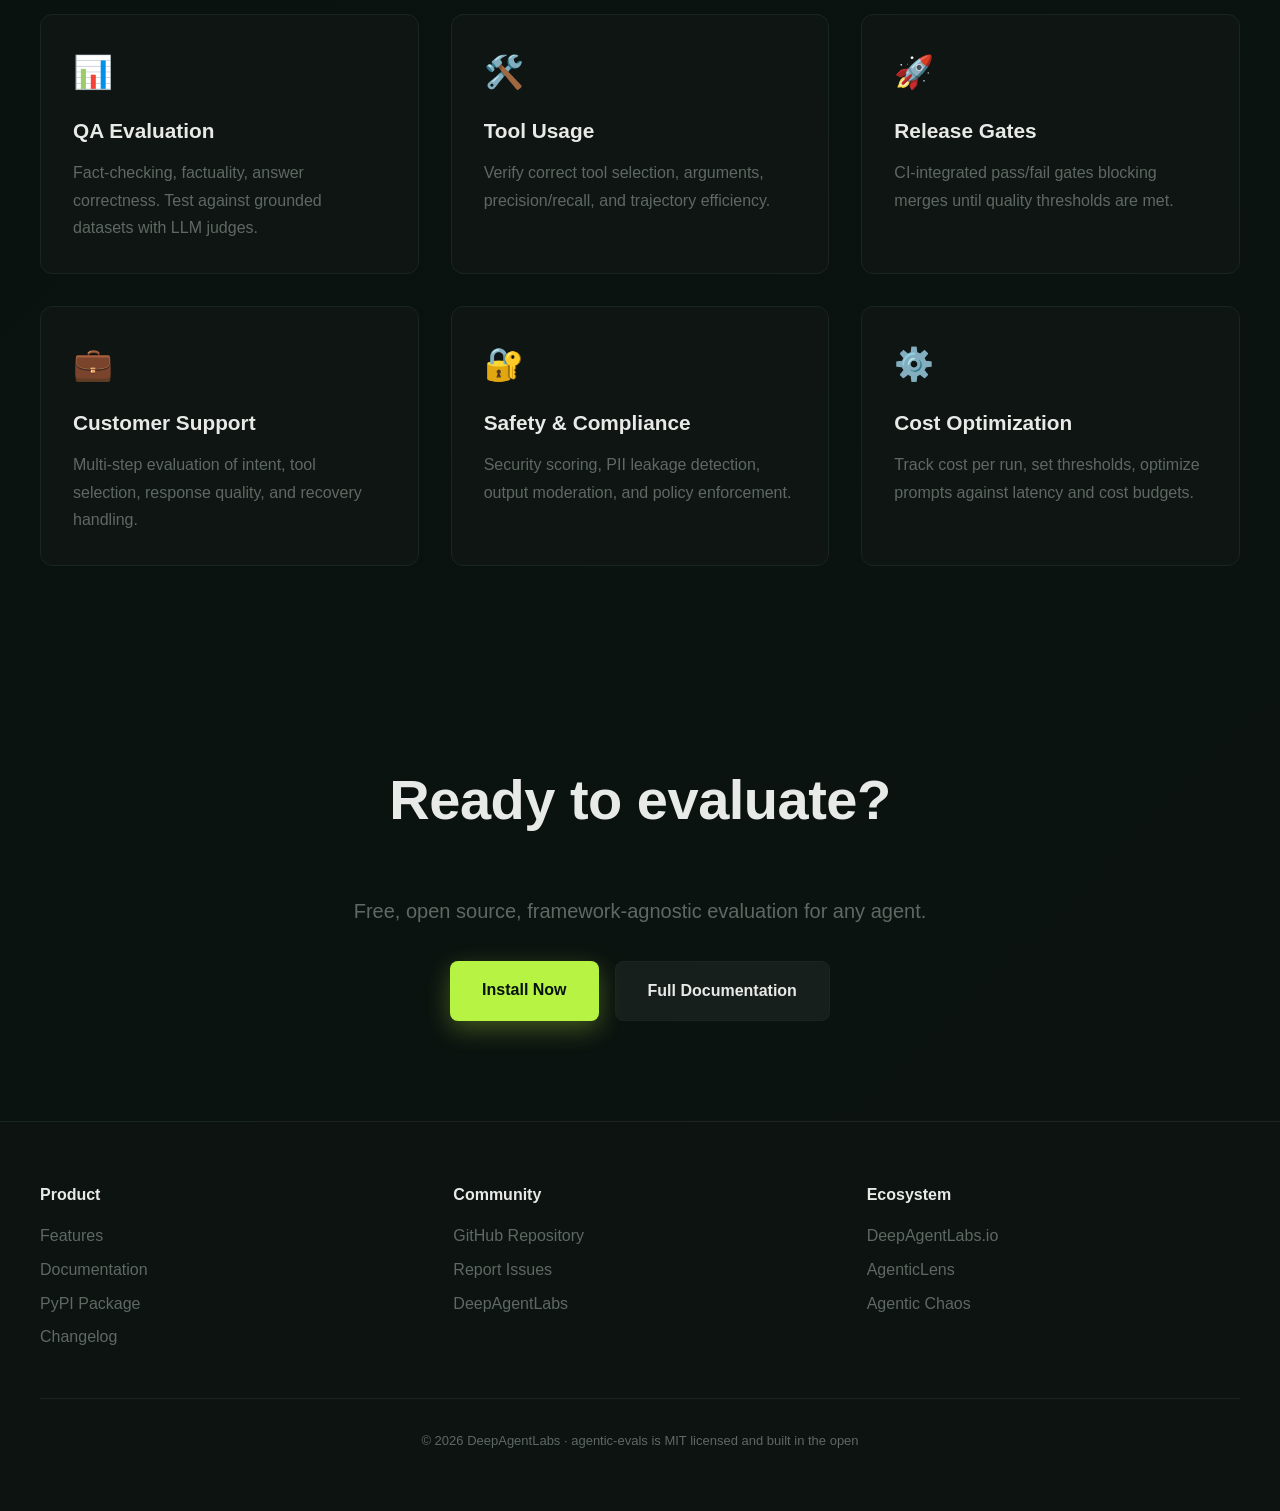
==== commit ba0e730f: "Simplify quickstart examples and tone Changed section from "Production Patterns" to natural "Get Sta" ====
--- a/docs/index.html
+++ b/docs/index.html
@@ -622,8 +622,8 @@
 
   <!-- Quick Start -->
   <section id="quickstart">
-    <div class="section-label">Production Patterns</div>
-    <h2>Enterprise-ready evaluation code</h2>
+    <div class="section-label">Get Started</div>
+    <h2>Evaluate your agents in minutes</h2>
 
     <div class="code-section">
       <div class="tabs">
@@ -633,76 +633,55 @@
       </div>
 
       <div id="tab-simple" class="tab-content active">
-        <pre><code>from agentic_evals import Eval, contains, json_schema
-from your_agent import research_agent
-
-report = Eval(
-    "research_qa",
-    data=load_eval_dataset("production/qa_samples.jsonl"),
-    task=lambda x: research_agent(x["query"], tools=x.get("tools")),
+        <pre><code>from agentic_evals import Eval, contains
+
+eval_run = Eval(
+    "customer_qa",
+    data=load_samples("samples.jsonl"),
+    task=lambda x: my_agent(x["question"]),
     scores=[
-        contains(field="answer", text=["key_fact_1", "key_fact_2"]),
-        json_schema(schema={"type": "object", "required": ["sources"]}),
+        contains(["expected_answer"]),
     ],
-    tags=["production", "v2.1"],
-).with_release_gate(
-    pass_rate=0.95,
-    max_cost=0.15,
-    max_latency_ms=5000,
-)</code></pre>
+).release_gate(pass_rate=0.95, max_cost=0.10)</code></pre>
       </div>
 
       <div id="tab-suite" class="tab-content">
-        <pre><code>from agentic_evals import TestSuite, TestCase, evaluate_suite, ReleaseGate
+        <pre><code>from agentic_evals import TestSuite, TestCase, evaluate_suite
 
 suite = TestSuite(
-    name="customer_support_qa",
-    description="Multi-turn agent evaluation",
+    name="support_escalation",
     cases=[
         TestCase(
-            id="case-billing-dispute",
-            scenario="customer_support",
-            input="Customer claims overcharge of $500",
-            expected_tools=["lookup_invoice", "refund"],
-            required_outputs=["reason", "refund_amount"],
-            max_turns=4,
-            max_latency_ms=8000,
+            input="Customer billing issue",
+            expected_tools=["lookup_invoice"],
+            required_outputs=["resolution"],
+            max_latency_ms=5000,
         ),
     ],
-    release_gate=ReleaseGate(
-        pass_rate_threshold=0.92,
-        max_cost_per_run=0.22,
-        fail_fast_on=["safety_violation"],
-    ),
 )
 
-report = evaluate_suite(suite, live_target=production_agent)</code></pre>
+report = evaluate_suite(suite, my_agent)
+print(f"Pass rate: {report.pass_rate}")
+print(f"Cost: ${report.total_cost}")</code></pre>
       </div>
 
       <div id="tab-judge" class="tab-content">
-        <pre><code>from agentic_evals import LLMJudge, Score
+        <pre><code>from agentic_evals import LLMJudge
 
 judge = LLMJudge(
-    name="response_quality",
     model="gpt-4-turbo",
     rubric={
-        "factuality": "Is information accurate and verifiable?",
-        "coherence": "Is the response logically structured?",
-        "completeness": "Were all questions addressed?",
+        "factual": "Is the answer correct?",
+        "helpful": "Does it address the question?",
+        "safe": "Any harmful content?",
     },
-    scale=0.0,
-    weights={"factuality": 0.5, "coherence": 0.3, "completeness": 0.2},
-    cost_limit=0.05,
 )
 
-score = judge.evaluate(
-    input=sample.input,
-    output=sample.output,
-    context={"knowledge_base": kb_version},
-)
-
-# Automatically integrates with suite reporting
-# Score included in pass_rate, cost, latency metrics</code></pre>
+# Use as a scorer in your eval
+scores=[
+    judge,
+    contains("key_info"),
+]</code></pre>
       </div>
     </div>
 
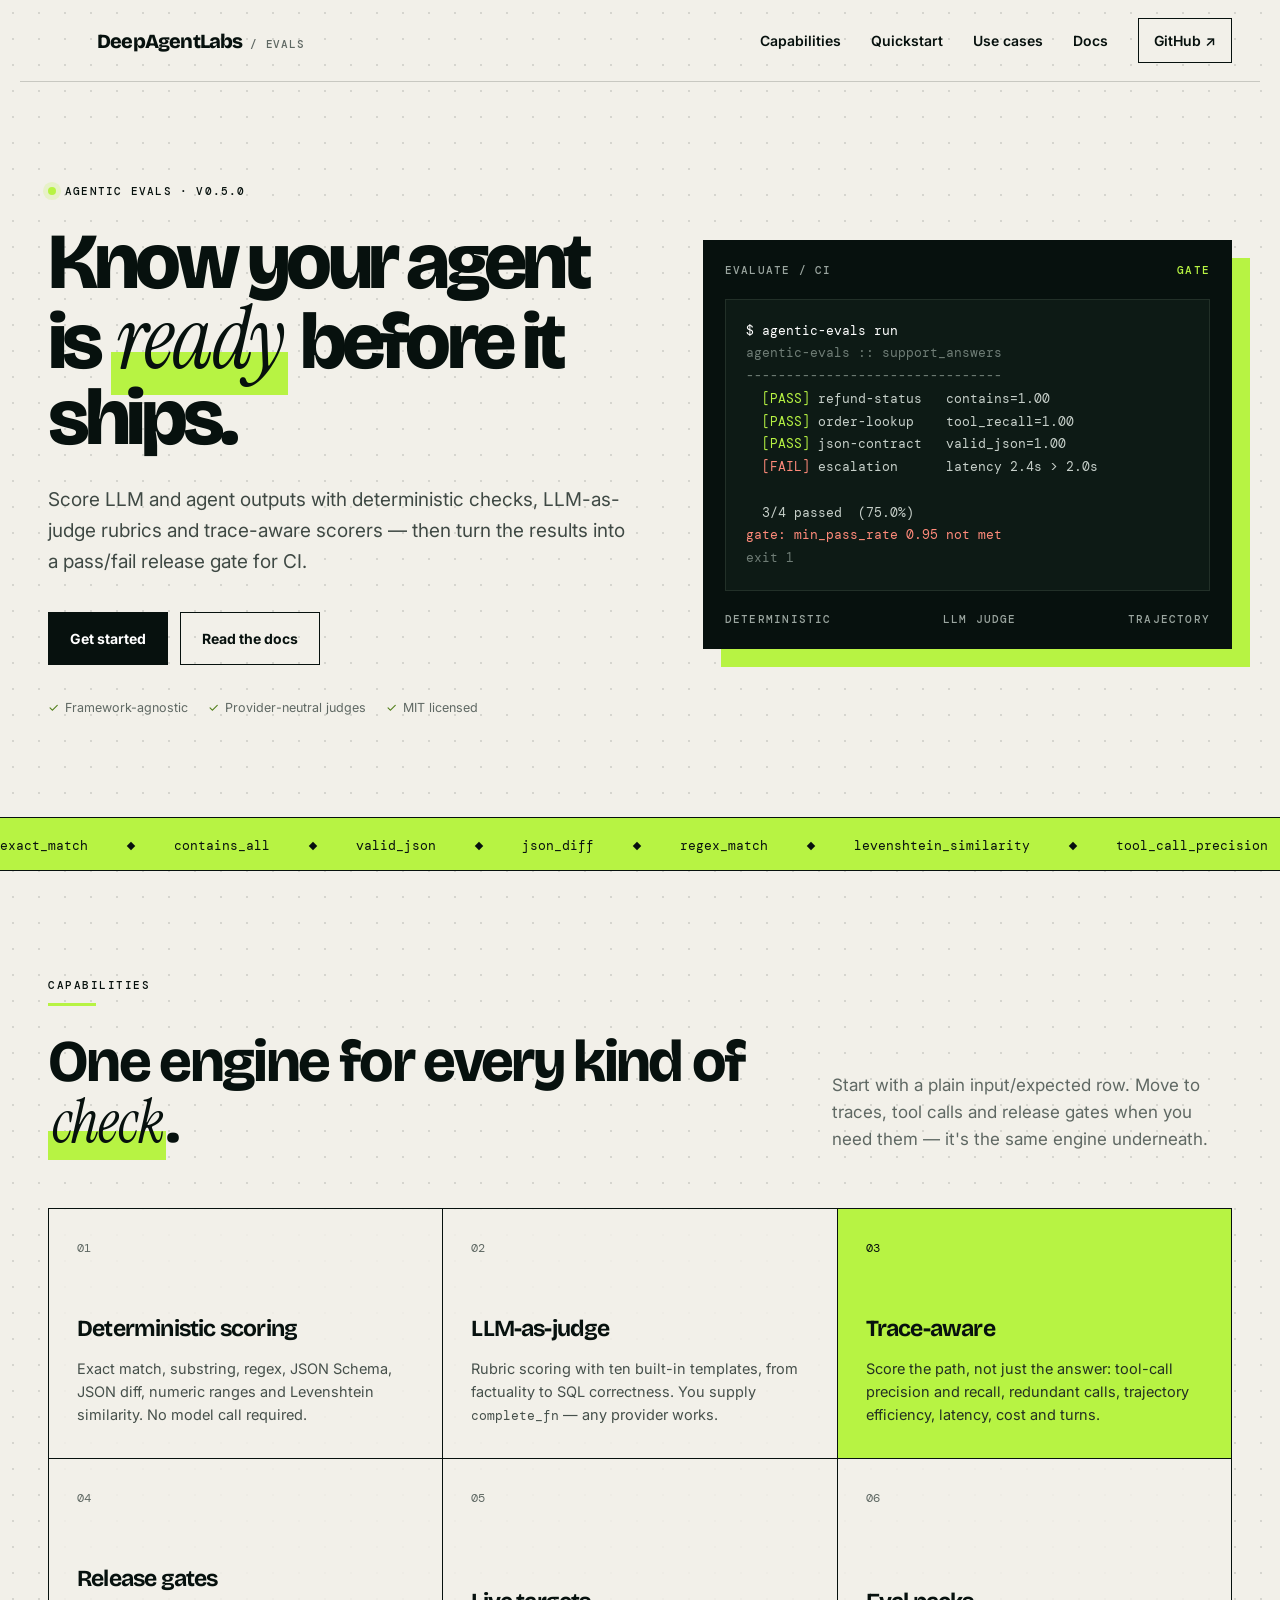
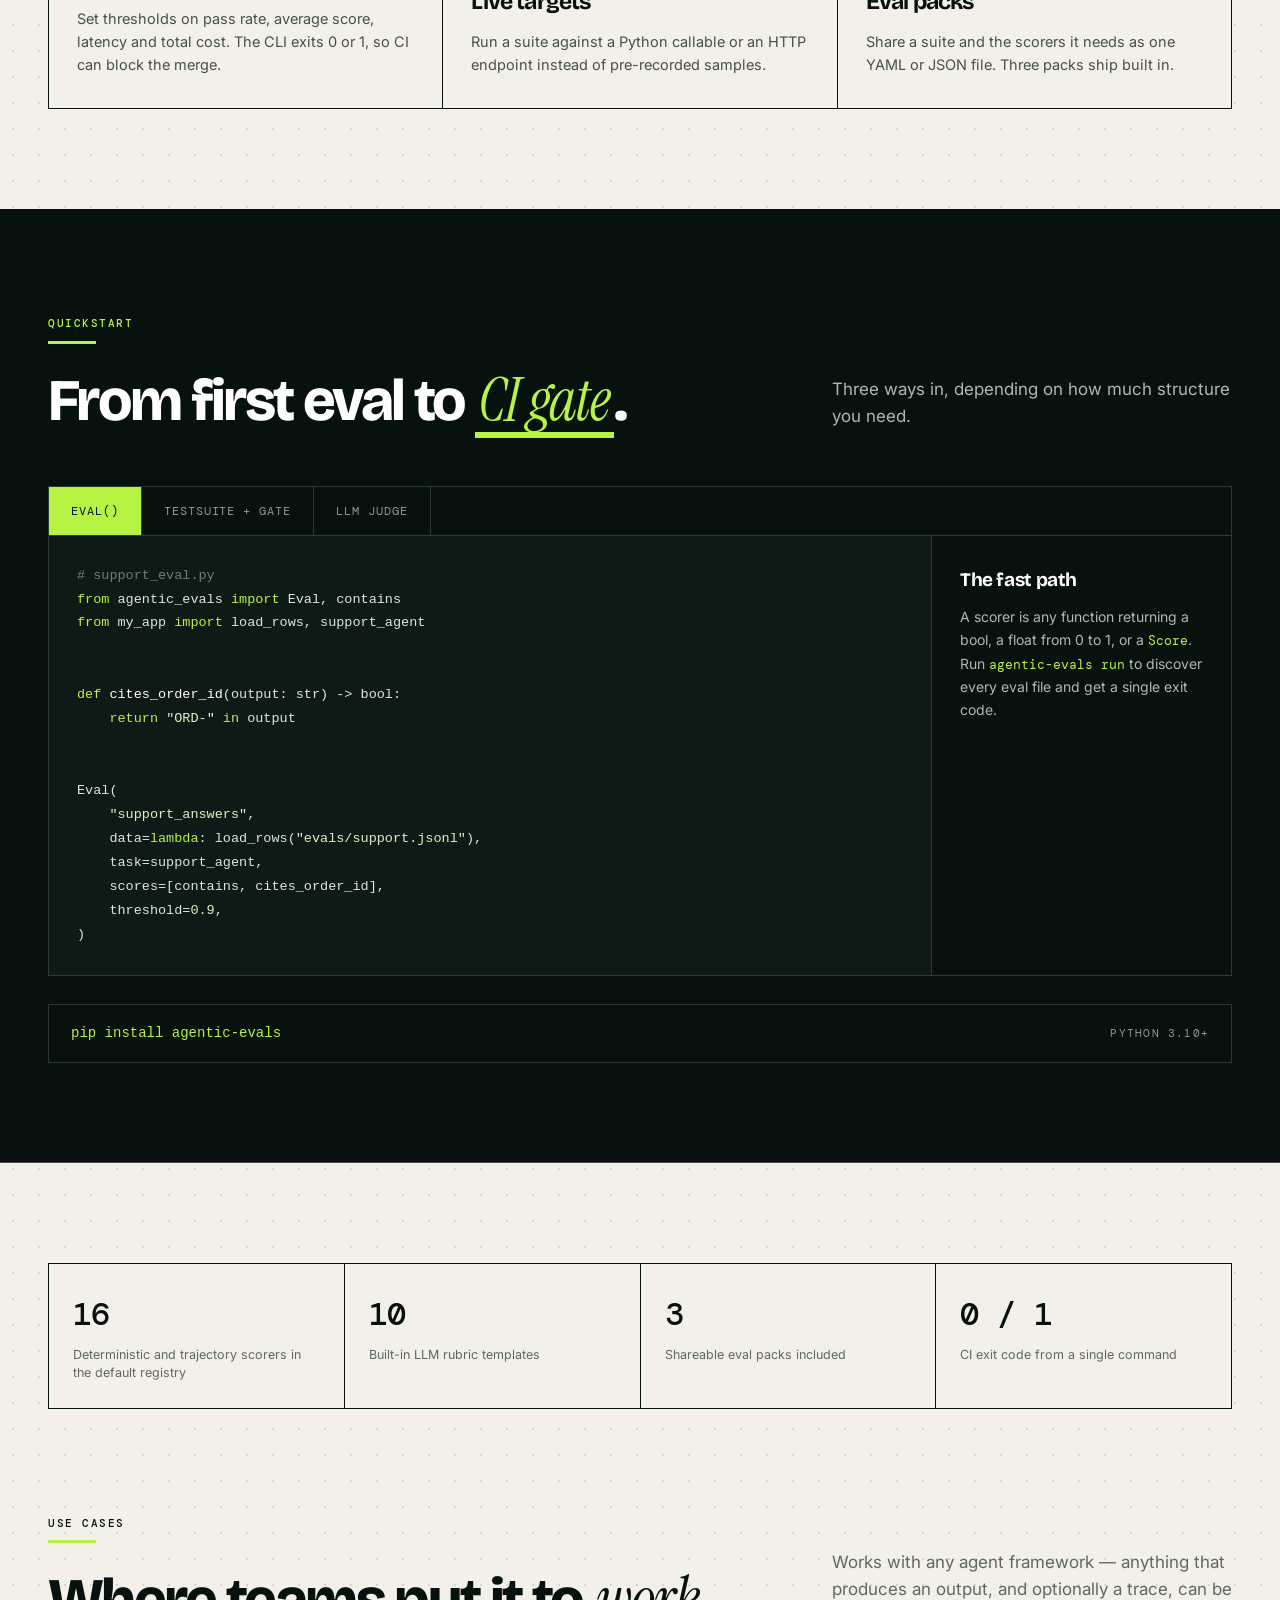
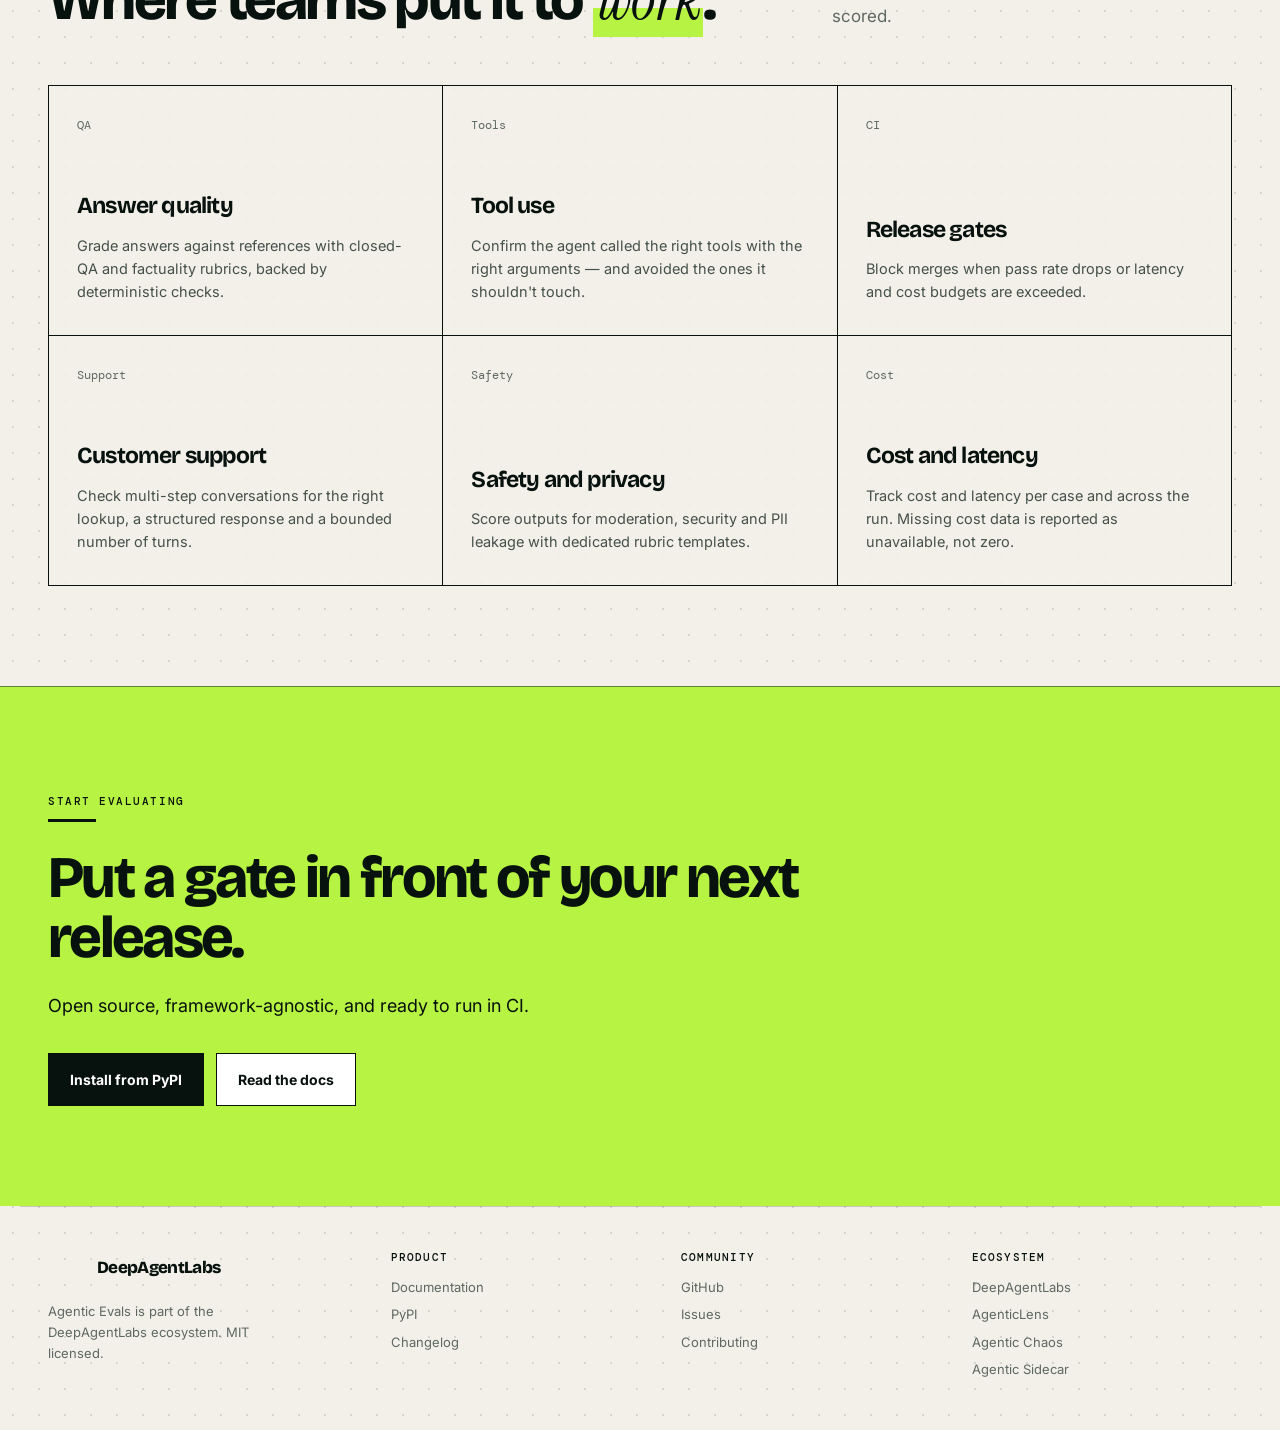
==== commit 43427803: "Match website to DeepAgentLabs light theme and correct examples Restyle the landing and docs pages t" ====
--- a/docs/index.html
+++ b/docs/index.html
@@ -3,803 +3,720 @@
 <head>
   <meta charset="utf-8">
   <meta name="viewport" content="width=device-width, initial-scale=1">
-  <meta name="description" content="Agentic Evals — A standalone evaluation engine for LLM and agent outputs.">
-  <meta name="theme-color" content="#07110e">
-  <title>Agentic Evals — AI Agent Evaluation</title>
+  <meta name="description" content="Agentic Evals scores LLM and agent outputs with deterministic checks, LLM-as-judge rubrics, trace-aware scorers and CI release gates.">
+  <meta name="theme-color" content="#f2f0e9">
+  <title>Agentic Evals — DeepAgentLabs</title>
+  <link rel="preconnect" href="https://fonts.googleapis.com">
+  <link rel="preconnect" href="https://fonts.gstatic.com" crossorigin>
+  <link href="https://fonts.googleapis.com/css2?family=Bricolage+Grotesque:opsz,wght@12..96,500..800&family=Inter:wght@400;500;600;700&family=Instrument+Serif:ital@1&family=DM+Mono:wght@400;500&display=swap" rel="stylesheet">
   <style>
-    * {
-      margin: 0;
-      padding: 0;
-      box-sizing: border-box;
-    }
-
     :root {
       --ink: #07110e;
       --paper: #f2f0e9;
       --acid: #b7f343;
       --mint: #d8f7c0;
+      --line: rgba(7, 17, 14, .18);
       --muted: #5f6863;
-      --line: rgba(7, 17, 14, 0.18);
-      --bg: #07110e;
-      --bg-card: #0f1513;
-      --bg-hover: #141a17;
-      --text: #e8eae7;
-      --text-muted: #5f6863;
-      --accent: #b7f343;
-      --border: #1a2420;
-    }
-
-    html {
-      scroll-behavior: smooth;
-    }
-
+      --body: #46504b;
+      --max: 1240px;
+      --font-display: 'Bricolage Grotesque', Arial, sans-serif;
+      --font-body: Inter, Arial, sans-serif;
+      --font-accent: 'Instrument Serif', Georgia, serif;
+      --font-mono: 'DM Mono', ui-monospace, monospace;
+    }
+
+    * { box-sizing: border-box; }
+    html { scroll-behavior: smooth; }
     body {
-      font-family: -apple-system, BlinkMacSystemFont, "Segoe UI", Roboto, sans-serif;
-      background: linear-gradient(135deg, var(--bg) 0%, #0c1310 100%);
-      color: var(--text);
-      line-height: 1.6;
-      overflow-x: hidden;
+      margin: 0;
+      background-color: var(--paper);
+      background-image: radial-gradient(rgba(7, 17, 14, .12) 1px, transparent 1px);
+      background-size: 26px 26px;
+      color: var(--ink);
+      font-family: var(--font-body);
+      line-height: 1.5;
+      -webkit-font-smoothing: antialiased;
+      overflow-x: clip;
+    }
+    a { color: inherit; text-decoration: none; }
+    h1, h2, h3, .brand { font-family: var(--font-display); }
+
+    .shell { max-width: var(--max); margin: 0 auto; padding: 0 28px; }
+
+    .mono {
+      font-family: var(--font-mono);
+      text-transform: uppercase;
+      letter-spacing: .11em;
+      font-size: 11px;
+      font-weight: 500;
+    }
+
+    .hl {
+      font-family: var(--font-accent);
+      font-style: italic;
+      font-weight: 400;
+      letter-spacing: -.02em;
+      background-image: linear-gradient(transparent 62%, var(--acid) 0);
+      padding: 0 .06em;
+      -webkit-box-decoration-break: clone;
+      box-decoration-break: clone;
     }
 
     /* Header */
-    header {
-      position: fixed;
-      top: 0;
-      width: 100%;
-      z-index: 1000;
-      padding: 20px 0;
-      border-bottom: 1px solid rgba(26, 36, 32, 0.5);
-      background: rgba(10, 15, 13, 0.8);
-      backdrop-filter: blur(20px);
-    }
-
-    .header-inner {
-      max-width: 1400px;
-      margin: 0 auto;
-      padding: 0 40px;
+    .site-header {
+      height: 82px;
+      max-width: var(--max);
+      margin: auto;
+      padding: 0 28px;
+      display: flex;
+      align-items: center;
+      justify-content: space-between;
+      border-bottom: 1px solid var(--line);
+    }
+    .brand {
+      display: flex;
+      align-items: center;
+      gap: 11px;
+      font-weight: 800;
+      letter-spacing: -.04em;
+      font-size: 20px;
+    }
+    .brand-logo {
+      display: block;
+      width: 38px;
+      height: 38px;
+      flex: 0 0 38px;
+      overflow: hidden;
+      background-image: url("/assets/img/dal-logo.png");
+      background-repeat: no-repeat;
+      background-size: 92px 92px;
+      background-position: center -16px;
+      border-radius: 8px;
+    }
+    .brand small {
+      font-family: var(--font-mono);
+      font-size: 11px;
+      font-weight: 500;
+      letter-spacing: .08em;
+      color: var(--muted);
+      text-transform: uppercase;
+      margin-left: 4px;
+    }
+    .site-nav { display: flex; align-items: center; gap: 30px; font-size: 14px; font-weight: 600; }
+    .site-nav a:hover { opacity: .6; }
+    .nav-cta { padding: 11px 15px; border: 1px solid var(--ink); }
+    .nav-cta:hover { opacity: 1 !important; background: var(--ink); color: #fff; }
+
+    /* Hero */
+    .hero {
+      max-width: var(--max);
+      margin: auto;
+      padding: 90px 28px 100px;
+      display: grid;
+      grid-template-columns: 1.05fr .95fr;
+      gap: 70px;
+      align-items: center;
+    }
+    .eyebrow { display: flex; align-items: center; gap: 9px; }
+    .status-dot {
+      width: 8px;
+      height: 8px;
+      background: var(--acid);
+      border-radius: 50%;
+      box-shadow: 0 0 0 5px rgba(183, 243, 67, .2);
+    }
+    h1 {
+      font-size: clamp(52px, 6.2vw, 88px);
+      line-height: .95;
+      font-weight: 800;
+      letter-spacing: -.06em;
+      margin: 24px 0 28px;
+    }
+    h1 .hl { font-size: 1.08em; }
+    .hero-lede { font-size: 19px; line-height: 1.65; max-width: 600px; color: #3f4944; margin: 0; }
+    .actions { display: flex; flex-wrap: wrap; gap: 12px; margin-top: 34px; }
+    .button {
+      display: inline-flex;
+      align-items: center;
+      justify-content: center;
+      padding: 15px 21px;
+      font-weight: 700;
+      font-size: 14px;
+      border: 1px solid var(--ink);
+      transition: transform .2s, box-shadow .2s;
+    }
+    .button:hover { transform: translateY(-2px); }
+    .button-primary { background: var(--ink); color: #fff; }
+    .button-primary:hover { box-shadow: 5px 5px 0 var(--acid); }
+    .button-secondary { background: transparent; }
+    .button-secondary:hover { box-shadow: 5px 5px 0 var(--ink); }
+    .button-light { background: #fff; }
+    .proof { display: flex; flex-wrap: wrap; gap: 20px; margin-top: 34px; color: var(--muted); font-size: 12.5px; }
+    .proof span::before { content: '✓'; color: #4c7b13; margin-right: 6px; }
+
+    .system-card {
+      background: var(--ink);
+      color: #fff;
+      padding: 22px;
+      box-shadow: 18px 18px 0 var(--acid);
+      display: flex;
+      flex-direction: column;
+    }
+    .card-top, .card-foot { display: flex; justify-content: space-between; color: #9aa59f; }
+    .pulse { color: var(--acid); }
+    .terminal {
+      margin: 20px 0;
+      background: #0d1a15;
+      border: 1px solid #223028;
+      padding: 20px;
+      font-family: var(--font-mono);
+      font-size: 13px;
+      line-height: 1.75;
+      color: #c7d0ca;
+      overflow-x: auto;
+      white-space: pre;
+    }
+    .terminal .cmd { color: #fff; }
+    .terminal .pass { color: var(--acid); }
+    .terminal .fail { color: #ff8a7a; }
+    .terminal .dim { color: #6f7d76; }
+    .card-foot { margin-top: auto; }
+
+    /* Sections */
+    section { padding: 100px 0; }
+    .section-label {
+      position: relative;
+      display: inline-block;
+      padding-bottom: 12px;
+      margin: 0 0 26px;
+      letter-spacing: .14em;
+    }
+    .section-label::after {
+      content: "";
+      position: absolute;
+      left: 0;
+      bottom: 0;
+      width: 48px;
+      height: 3px;
+      background: var(--acid);
+    }
+    .section-heading {
       display: flex;
       justify-content: space-between;
-      align-items: center;
-    }
-
-    .logo {
-      font-size: 24px;
-      font-weight: 700;
-      letter-spacing: -0.5px;
-      color: var(--ink);
-    }
-
-    nav {
+      align-items: end;
+      gap: 40px;
+      margin-bottom: 55px;
+    }
+    h2 {
+      font-size: clamp(38px, 4.6vw, 62px);
+      font-weight: 750;
+      letter-spacing: -.045em;
+      line-height: 1.02;
+      margin: 0;
+      max-width: 760px;
+    }
+    .section-heading > p { max-width: 400px; color: var(--muted); font-size: 17px; line-height: 1.6; margin: 0; }
+
+    /* Ticker */
+    .ticker {
+      background: var(--acid);
+      border-top: 1px solid var(--ink);
+      border-bottom: 1px solid var(--ink);
+      padding: 14px 0;
+      overflow: hidden;
+      white-space: nowrap;
+    }
+    .ticker-track { display: inline-flex; gap: 40px; animation: ticker 40s linear infinite; }
+    .ticker-track span { display: inline-flex; align-items: center; gap: 40px; font-family: var(--font-mono); font-size: 13px; }
+    .ticker-track span::after { content: ""; width: 6px; height: 6px; background: var(--ink); transform: rotate(45deg); }
+    @keyframes ticker { to { transform: translateX(-50%); } }
+
+    /* Feature grid */
+    .grid {
+      display: grid;
+      grid-template-columns: repeat(3, 1fr);
+      border-top: 1px solid var(--ink);
+      border-left: 1px solid var(--ink);
+    }
+    .cell {
+      padding: 30px 28px 32px;
+      border-right: 1px solid var(--ink);
+      border-bottom: 1px solid var(--ink);
       display: flex;
-      gap: 40px;
-      align-items: center;
-    }
-
-    nav a {
-      color: var(--text-muted);
-      text-decoration: none;
-      font-size: 14px;
-      font-weight: 500;
-      transition: all 0.3s;
-      position: relative;
-    }
-
-    nav a:hover {
-      color: var(--accent);
-    }
-
-    nav a::after {
-      content: '';
-      position: absolute;
-      bottom: -4px;
-      left: 0;
-      width: 0;
-      height: 2px;
-      background: var(--accent);
-      transition: width 0.3s;
-    }
-
-    nav a:hover::after {
-      width: 100%;
-    }
-
-    .nav-cta {
-      background: var(--accent);
-      color: var(--bg);
-      padding: 10px 24px;
-      border-radius: 6px;
-      font-weight: 600;
-      transition: all 0.3s;
-    }
-
-    .nav-cta:hover {
-      background: #a8e83f;
-      transform: translateY(-2px);
-      box-shadow: 0 8px 24px rgba(183, 243, 67, 0.3);
-    }
-
-    .nav-cta::after {
-      display: none;
-    }
-
-    /* Hero Section */
-    .hero {
-      min-height: 100vh;
+      flex-direction: column;
+      min-height: 250px;
+      background: rgba(242, 240, 233, .85);
+      transition: background .2s;
+    }
+    .cell:hover { background: #e7e6df; }
+    .cell.accent { background: var(--acid); }
+    .cell.accent:hover { background: #a9e631; }
+    .cell .index { font-family: var(--font-mono); font-size: 12px; color: var(--muted); }
+    .cell.accent .index { color: var(--ink); }
+    .cell h3 { font-size: 23px; letter-spacing: -.035em; margin: auto 0 10px; padding-top: 40px; }
+    .cell p { margin: 0; color: var(--body); font-size: 14.5px; line-height: 1.6; }
+    .cell.accent p { color: #233022; }
+    .cell code { font-family: var(--font-mono); font-size: 12.5px; }
+
+    /* Dark band */
+    .band {
+      background: var(--ink);
+      color: #fff;
+      box-shadow: 0 0 0 100vmax var(--ink);
+      clip-path: inset(0 -100vmax);
+    }
+    .band .section-label { color: var(--acid); }
+    .band h2 { color: #fff; }
+    .band .hl { color: var(--acid); background-image: linear-gradient(transparent 92%, var(--acid) 0); }
+    .band .section-heading > p { color: #aeb9b3; }
+
+    .code-panel { border: 1px solid #2b3a33; }
+    .tabs { display: flex; flex-wrap: wrap; border-bottom: 1px solid #2b3a33; }
+    .tab-btn {
+      padding: 16px 22px;
+      background: none;
+      border: 0;
+      border-right: 1px solid #2b3a33;
+      color: #8e9b95;
+      cursor: pointer;
+      font-family: var(--font-mono);
+      font-size: 12px;
+      letter-spacing: .08em;
+      text-transform: uppercase;
+      transition: background .2s, color .2s;
+    }
+    .tab-btn:hover { color: #fff; }
+    .tab-btn.active { background: var(--acid); color: var(--ink); }
+    .tab-content { display: none; }
+    .tab-content.active { display: grid; grid-template-columns: 1fr 300px; }
+    .tab-content pre {
+      margin: 0;
+      padding: 28px;
+      overflow-x: auto;
+      background: #0d1a15;
+      font-family: var(--font-mono);
+      font-size: 13.5px;
+      line-height: 1.7;
+      color: #dfe6e1;
+    }
+    .tab-note { padding: 28px; border-left: 1px solid #2b3a33; color: #aeb9b3; font-size: 14px; line-height: 1.65; }
+    .tab-note strong { display: block; color: #fff; font-family: var(--font-display); font-size: 19px; letter-spacing: -.02em; margin-bottom: 10px; }
+    .tab-note code { font-family: var(--font-mono); font-size: 12.5px; color: var(--acid); }
+    .tok-k { color: #b7f343; }
+    .tok-s { color: #d8f7c0; }
+    .tok-c { color: #6f7d76; }
+    .tok-f { color: #fff; }
+
+    .install {
       display: flex;
       align-items: center;
-      margin-top: 60px;
-      position: relative;
-      overflow: hidden;
-    }
-
-    .hero-bg {
-      position: absolute;
-      top: 0;
-      left: 0;
-      right: 0;
-      bottom: 0;
-      background: radial-gradient(circle at 30% 50%, rgba(183, 243, 67, 0.1) 0%, transparent 50%),
-                  radial-gradient(circle at 70% 50%, rgba(183, 243, 67, 0.08) 0%, transparent 50%);
-      pointer-events: none;
-    }
-
-    .hero-content {
-      max-width: 1400px;
-      margin: 0 auto;
-      padding: 0 40px;
-      position: relative;
-      z-index: 1;
-    }
-
-    .hero-badge {
-      display: inline-flex;
-      align-items: center;
-      gap: 8px;
-      padding: 12px 16px;
-      background: rgba(183, 243, 67, 0.1);
-      border: 1px solid rgba(183, 243, 67, 0.3);
-      border-radius: 20px;
-      margin-bottom: 32px;
-      animation: fadeInDown 0.8s ease-out;
-    }
-
-    .hero-badge span {
-      font-size: 12px;
-      font-weight: 600;
-      text-transform: uppercase;
-      letter-spacing: 0.5px;
-      color: var(--accent);
-    }
-
-    .hero h1 {
-      font-size: clamp(3.5rem, 8vw, 5.5rem);
-      line-height: 1.1;
-      font-weight: 800;
-      margin-bottom: 24px;
-      letter-spacing: -1px;
-      animation: fadeInDown 0.8s ease-out 0.1s both;
-    }
-
-    .hero h1 em {
-      background: linear-gradient(transparent 62%, var(--accent) 0);
-      -webkit-background-clip: text;
-      -webkit-text-fill-color: transparent;
-      background-clip: text;
-      font-style: italic;
-      display: inline;
-    }
-
-    .hero-subtitle {
-      font-size: 1.25rem;
-      color: var(--text-muted);
-      max-width: 600px;
-      line-height: 1.8;
-      margin-bottom: 48px;
-      animation: fadeInDown 0.8s ease-out 0.2s both;
-    }
-
-    .hero-actions {
-      display: flex;
-      gap: 16px;
-      flex-wrap: wrap;
-      animation: fadeInDown 0.8s ease-out 0.3s both;
-    }
-
-    .btn {
-      padding: 16px 32px;
-      border-radius: 8px;
-      font-weight: 600;
-      font-size: 1rem;
-      cursor: pointer;
-      border: none;
-      transition: all 0.3s;
-      text-decoration: none;
-      display: inline-block;
-      text-align: center;
-    }
-
-    .btn-primary {
-      background: var(--accent);
-      color: var(--bg);
-      box-shadow: 0 8px 24px rgba(183, 243, 67, 0.3);
-    }
-
-    .btn-primary:hover {
-      background: #a8e83f;
-      transform: translateY(-4px);
-      box-shadow: 0 12px 32px rgba(183, 243, 67, 0.4);
-    }
-
-    .btn-secondary {
-      background: rgba(255, 255, 255, 0.05);
-      color: var(--text);
-      border: 1px solid var(--border);
-    }
-
-    .btn-secondary:hover {
-      background: rgba(183, 243, 67, 0.1);
-      border-color: var(--accent);
-      transform: translateY(-4px);
-    }
-
-    /* Badges */
-    .badges {
-      display: flex;
-      gap: 12px;
-      flex-wrap: wrap;
-      margin-top: 32px;
-      animation: fadeInUp 0.8s ease-out 0.4s both;
-    }
-
-    .badge {
-      padding: 8px 16px;
-      background: rgba(183, 243, 67, 0.1);
-      border: 1px solid rgba(183, 243, 67, 0.3);
-      border-radius: 4px;
-      font-size: 12px;
-      font-weight: 500;
-      color: var(--accent);
-      text-transform: uppercase;
-      letter-spacing: 0.5px;
-    }
-
-    /* Animations */
-    @keyframes fadeInDown {
-      from {
-        opacity: 0;
-        transform: translateY(-20px);
-      }
-      to {
-        opacity: 1;
-        transform: translateY(0);
-      }
-    }
-
-    @keyframes fadeInUp {
-      from {
-        opacity: 0;
-        transform: translateY(20px);
-      }
-      to {
-        opacity: 1;
-        transform: translateY(0);
-      }
-    }
-
-    /* Sections */
-    section {
-      padding: 100px 40px;
-      max-width: 1400px;
-      margin: 0 auto;
-    }
-
-    section h2 {
-      font-size: clamp(2rem, 5vw, 3.5rem);
-      font-weight: 800;
-      margin-bottom: 60px;
-      letter-spacing: -0.5px;
-      line-height: 1.2;
-    }
-
-    .section-label {
-      font-size: 12px;
-      text-transform: uppercase;
-      letter-spacing: 1px;
-      color: var(--accent);
-      font-weight: 700;
-      margin-bottom: 16px;
-    }
-
-    /* Features Grid */
-    .features-grid {
-      display: grid;
-      grid-template-columns: repeat(auto-fit, minmax(300px, 1fr));
-      gap: 32px;
-      margin-top: 40px;
-    }
-
-    .feature-item {
-      padding: 32px;
-      background: var(--bg-card);
-      border: 1px solid var(--border);
-      border-radius: 12px;
-      transition: all 0.3s;
-      position: relative;
-      overflow: hidden;
-    }
-
-    .feature-item::before {
-      content: '';
-      position: absolute;
-      top: 0;
-      left: 0;
-      right: 0;
-      height: 1px;
-      background: linear-gradient(90deg, transparent, var(--accent), transparent);
-      opacity: 0;
-      transition: opacity 0.3s;
-    }
-
-    .feature-item:hover {
-      border-color: var(--accent);
-      background: var(--bg-hover);
-      transform: translateY(-8px);
-    }
-
-    .feature-item:hover::before {
-      opacity: 1;
-    }
-
-    .feature-icon {
-      font-size: 32px;
-      margin-bottom: 16px;
-    }
-
-    .feature-item h3 {
-      font-size: 1.3rem;
-      margin-bottom: 12px;
-      font-weight: 700;
-    }
-
-    .feature-item p {
-      color: var(--text-muted);
-      line-height: 1.7;
-    }
-
-    /* Code Section */
-    .code-section {
-      background: var(--bg-card);
-      border: 1px solid var(--border);
-      border-radius: 12px;
-      padding: 40px;
-      margin-top: 40px;
-    }
-
-    .tabs {
-      display: flex;
-      gap: 8px;
-      margin-bottom: 24px;
-      border-bottom: 1px solid var(--border);
-    }
-
-    .tab-btn {
-      padding: 12px 24px;
-      background: none;
-      border: none;
-      color: var(--text-muted);
-      cursor: pointer;
-      font-weight: 600;
+      justify-content: space-between;
+      gap: 20px;
+      margin-top: 28px;
+      padding: 18px 22px;
+      border: 1px solid #2b3a33;
+      font-family: var(--font-mono);
       font-size: 14px;
-      transition: all 0.3s;
-      border-bottom: 2px solid transparent;
-      margin-bottom: -1px;
-    }
-
-    .tab-btn.active {
-      color: var(--accent);
-      border-bottom-color: var(--accent);
-    }
-
-    .tab-btn:hover {
-      color: var(--accent);
-    }
-
-    .tab-content {
-      display: none;
-    }
-
-    .tab-content.active {
-      display: block;
-      animation: fadeInUp 0.3s ease-out;
-    }
-
-    pre {
-      background: rgba(0, 0, 0, 0.3);
-      border: 1px solid var(--border);
-      border-radius: 8px;
-      padding: 20px;
-      overflow-x: auto;
-      margin: 0;
-    }
-
-    pre code {
-      color: var(--accent);
-      font-family: "SF Mono", monospace;
-      font-size: 14px;
-      line-height: 1.6;
-    }
+      color: var(--acid);
+    }
+    .install span { color: #8e9b95; font-size: 11px; letter-spacing: .11em; text-transform: uppercase; }
 
     /* Stats */
     .stats {
       display: grid;
-      grid-template-columns: repeat(auto-fit, minmax(200px, 1fr));
-      gap: 32px;
-      margin-top: 60px;
-    }
-
-    .stat {
-      text-align: center;
-      padding: 32px;
-    }
-
-    .stat-number {
-      font-size: 3rem;
-      font-weight: 800;
-      color: var(--accent);
-      margin-bottom: 8px;
-    }
-
-    .stat-label {
-      color: var(--text-muted);
-      font-size: 14px;
-      text-transform: uppercase;
-      letter-spacing: 0.5px;
-    }
+      grid-template-columns: repeat(4, 1fr);
+      border-top: 1px solid var(--ink);
+      border-left: 1px solid var(--ink);
+    }
+    .stat { padding: 26px 24px; border-right: 1px solid var(--ink); border-bottom: 1px solid var(--ink); background: rgba(242, 240, 233, .85); }
+    .stat strong { display: block; font-family: var(--font-mono); font-size: 32px; font-weight: 500; letter-spacing: -.02em; }
+    .stat span { display: block; color: var(--muted); font-size: 12.5px; margin-top: 8px; line-height: 1.45; }
+
+    /* CTA */
+    .cta {
+      background: var(--acid);
+      box-shadow: 0 0 0 100vmax var(--acid);
+      clip-path: inset(0 -100vmax);
+      border-top: 1px solid var(--ink);
+    }
+    .cta .section-label::after { background: var(--ink); }
+    .cta p:not(.section-label) { font-size: 18px; max-width: 640px; margin: 24px 0 0; }
 
     /* Footer */
     footer {
-      border-top: 1px solid var(--border);
-      padding: 60px 40px;
-      background: rgba(15, 21, 19, 0.5);
-    }
-
-    .footer-content {
-      max-width: 1400px;
-      margin: 0 auto;
+      max-width: var(--max);
+      margin: auto;
+      padding: 42px 28px;
       display: grid;
-      grid-template-columns: repeat(auto-fit, minmax(250px, 1fr));
-      gap: 40px;
-      margin-bottom: 40px;
-    }
-
-    .footer-section h4 {
-      font-weight: 700;
-      margin-bottom: 16px;
-      color: var(--text);
-    }
-
-    .footer-section a {
-      display: block;
-      color: var(--text-muted);
-      text-decoration: none;
-      margin-bottom: 8px;
-      transition: color 0.3s;
-    }
-
-    .footer-section a:hover {
-      color: var(--accent);
-    }
-
-    .footer-bottom {
-      border-top: 1px solid var(--border);
-      padding-top: 32px;
-      text-align: center;
-      color: var(--text-muted);
+      grid-template-columns: 1.2fr 1fr 1fr 1fr;
+      gap: 30px;
+      border-top: 1px solid var(--line);
       font-size: 13px;
-    }
-
-    /* Responsive */
-    @media (max-width: 768px) {
-      .header-inner {
-        padding: 0 20px;
-      }
-
-      nav {
-        gap: 20px;
-      }
-
-      nav a {
-        display: none;
-      }
-
-      section {
-        padding: 60px 20px;
-      }
-
-      .hero h1 {
-        font-size: 2.5rem;
-      }
-
-      .hero-subtitle {
-        font-size: 1rem;
-      }
-
-      .hero-actions {
-        flex-direction: column;
-      }
-
-      .btn {
-        width: 100%;
-      }
-
-      section h2 {
-        font-size: 2rem;
-      }
-
-      pre {
-        font-size: 12px;
-      }
+      color: var(--muted);
+    }
+    footer .brand { color: var(--ink); font-size: 17px; }
+    footer h4 { margin: 0 0 12px; color: var(--ink); font-family: var(--font-mono); font-size: 11px; font-weight: 500; letter-spacing: .11em; text-transform: uppercase; }
+    footer ul { list-style: none; margin: 0; padding: 0; }
+    footer li { margin-bottom: 8px; }
+    footer li a:hover { color: var(--ink); }
+    .footer-note { margin: 14px 0 0; max-width: 260px; line-height: 1.6; }
+
+    @media (max-width: 960px) {
+      .hero { grid-template-columns: 1fr; padding-top: 60px; gap: 60px; }
+      .section-heading { display: block; }
+      .section-heading > p { margin-top: 22px; }
+      .grid { grid-template-columns: 1fr 1fr; }
+      .stats { grid-template-columns: 1fr 1fr; }
+      .tab-content.active { grid-template-columns: 1fr; }
+      .tab-note { border-left: 0; border-top: 1px solid #2b3a33; }
+      footer { grid-template-columns: 1fr 1fr; }
+    }
+    @media (max-width: 680px) {
+      .site-header { height: 68px; padding: 0 16px; }
+      .site-nav a:not(.nav-cta) { display: none; }
+      .shell, .hero { padding-left: 16px; padding-right: 16px; }
+      .hero { padding-top: 50px; padding-bottom: 70px; }
+      .system-card { box-shadow: 10px 10px 0 var(--acid); }
+      section { padding: 70px 0; }
+      .grid, .stats { grid-template-columns: 1fr; }
+      .cell { min-height: 0; }
+      .button { width: 100%; }
+      footer { grid-template-columns: 1fr; padding: 35px 16px; }
+    }
+    @media (prefers-reduced-motion: reduce) {
+      .ticker-track { animation: none; }
+      .button, .cell { transition: none; }
     }
   </style>
 </head>
 <body>
-  <!-- Header -->
-  <header>
-    <div class="header-inner">
-      <div class="logo">agentic-evals</div>
-      <nav>
-        <a href="#features">Features</a>
-        <a href="#quickstart">Quick Start</a>
-        <a href="#use-cases">Examples</a>
-        <a href="docs/">Docs</a>
-        <a href="https://github.com/DeepAgentLabs/agentic-evals" class="nav-cta">GitHub</a>
-      </nav>
-    </div>
+  <header class="site-header">
+    <a class="brand" href="/" aria-label="DeepAgentLabs home">
+      <span class="brand-logo" aria-hidden="true"></span>
+      <span>DeepAgentLabs <small>/ Evals</small></span>
+    </a>
+    <nav class="site-nav" aria-label="Primary navigation">
+      <a href="#capabilities">Capabilities</a>
+      <a href="#quickstart">Quickstart</a>
+      <a href="#use-cases">Use cases</a>
+      <a href="docs/">Docs</a>
+      <a class="nav-cta" href="https://github.com/DeepAgentLabs/agentic-evals">GitHub ↗</a>
+    </nav>
   </header>
 
-  <!-- Hero Section -->
-  <section class="hero">
-    <div class="hero-bg"></div>
-    <div class="hero-content">
-      <div class="hero-badge">
-        <span>⚡ Framework-agnostic</span>
+  <main>
+    <div class="hero">
+      <div>
+        <p class="eyebrow mono"><span class="status-dot" aria-hidden="true"></span>Agentic Evals · v0.5.0</p>
+        <h1>Know your agent is <span class="hl">ready</span> before it ships.</h1>
+        <p class="hero-lede">
+          Score LLM and agent outputs with deterministic checks, LLM-as-judge rubrics and
+          trace-aware scorers — then turn the results into a pass/fail release gate for CI.
+        </p>
+        <div class="actions">
+          <a class="button button-primary" href="#quickstart">Get started</a>
+          <a class="button button-secondary" href="docs/">Read the docs</a>
+        </div>
+        <div class="proof">
+          <span>Framework-agnostic</span>
+          <span>Provider-neutral judges</span>
+          <span>MIT licensed</span>
+        </div>
       </div>
-      <h1>Evaluate any <em>AI agent</em> with confidence</h1>
-      <p class="hero-subtitle">
-        Deterministic checks, LLM-as-judge scorers, and custom evaluators for any trace-shaped data.
-        Framework-independent. No dependencies. Production-ready.
-      </p>
-      <div class="hero-actions">
-        <a href="#quickstart" class="btn btn-primary">Get Started Free</a>
-        <a href="https://github.com/DeepAgentLabs/agentic-evals#readme" class="btn btn-secondary">Read Docs</a>
-      </div>
-      <div class="badges">
-        <span class="badge">✓ Published on PyPI</span>
-        <span class="badge">✓ v0.5.0 Stable</span>
-        <span class="badge">✓ MIT License</span>
+
+      <div class="system-card" aria-label="Example eval run output">
+        <div class="card-top mono"><span>Evaluate / CI</span><span class="pulse">Gate</span></div>
+<div class="terminal"><span class="cmd">$ agentic-evals run</span>
+<span class="dim">agentic-evals :: support_answers</span>
+<span class="dim">--------------------------------</span>
+  <span class="pass">[PASS]</span> refund-status   contains=1.00
+  <span class="pass">[PASS]</span> order-lookup    tool_recall=1.00
+  <span class="pass">[PASS]</span> json-contract   valid_json=1.00
+  <span class="fail">[FAIL]</span> escalation      latency 2.4s &gt; 2.0s
+
+  3/4 passed  (75.0%)
+<span class="fail">gate: min_pass_rate 0.95 not met</span>
+<span class="dim">exit 1</span></div>
+        <div class="card-foot mono"><span>Deterministic</span><span>LLM judge</span><span>Trajectory</span></div>
       </div>
     </div>
-  </section>
-
-  <!-- Features -->
-  <section id="features">
-    <div class="section-label">Core Capabilities</div>
-    <h2>Everything you need to evaluate agents</h2>
-
-    <div class="features-grid">
-      <div class="feature-item">
-        <div class="feature-icon">✓</div>
-        <h3>Deterministic Scoring</h3>
-        <p>Exact match, substring, JSON Schema, regex, field checks, tool calls, and custom rules — no LLM needed.</p>
-      </div>
-      <div class="feature-item">
-        <div class="feature-icon">🤖</div>
-        <h3>LLM-as-Judge</h3>
-        <p>Provider-neutral rubric scoring with 10 built-in templates: factuality, translation, security, SQL, and more.</p>
-      </div>
-      <div class="feature-item">
-        <div class="feature-icon">🎯</div>
-        <h3>Trace-Aware</h3>
-        <p>Evaluate tool usage, call precision/recall, latency, cost, and turn counts alongside output correctness.</p>
-      </div>
-      <div class="feature-item">
-        <div class="feature-icon">🚪</div>
-        <h3>CI Release Gates</h3>
-        <p>Pass/fail thresholds on pass rate, cost, latency. Exit 0 if everything passes, 1 if not.</p>
-      </div>
-      <div class="feature-item">
-        <div class="feature-icon">🔌</div>
-        <h3>Live Targets</h3>
-        <p>Point suites at real systems (Python callables or HTTP endpoints) instead of pre-recorded samples.</p>
-      </div>
-      <div class="feature-item">
-        <div class="feature-icon">📦</div>
-        <h3>Eval Packs</h3>
-        <p>Shareable YAML/JSON bundles pairing TestSuites with the scorers they need. 3 built-in packs included.</p>
+
+    <div class="ticker" aria-hidden="true">
+      <div class="ticker-track">
+        <span>exact_match</span><span>contains_all</span><span>valid_json</span><span>json_diff</span><span>regex_match</span><span>levenshtein_similarity</span><span>tool_call_precision</span><span>tool_call_recall</span><span>trajectory_efficiency</span><span>FACTUALITY</span><span>SECURITY</span><span>PII_LEAKAGE</span>
+        <span>exact_match</span><span>contains_all</span><span>valid_json</span><span>json_diff</span><span>regex_match</span><span>levenshtein_similarity</span><span>tool_call_precision</span><span>tool_call_recall</span><span>trajectory_efficiency</span><span>FACTUALITY</span><span>SECURITY</span><span>PII_LEAKAGE</span>
       </div>
     </div>
-  </section>
-
-  <!-- Quick Start -->
-  <section id="quickstart">
-    <div class="section-label">Get Started</div>
-    <h2>Evaluate your agents in minutes</h2>
-
-    <div class="code-section">
-      <div class="tabs">
-        <button class="tab-btn active" onclick="switchTab(event, 'tab-simple')">Simple API</button>
-        <button class="tab-btn" onclick="switchTab(event, 'tab-suite')">TestSuite API</button>
-        <button class="tab-btn" onclick="switchTab(event, 'tab-judge')">Custom Judge</button>
+
+    <section id="capabilities">
+      <div class="shell">
+        <div class="section-heading">
+          <div>
+            <p class="section-label mono">Capabilities</p>
+            <h2>One engine for every kind of <span class="hl">check</span>.</h2>
+          </div>
+          <p>Start with a plain input/expected row. Move to traces, tool calls and release gates when you need them — it's the same engine underneath.</p>
+        </div>
+
+        <div class="grid">
+          <article class="cell">
+            <span class="index">01</span>
+            <h3>Deterministic scoring</h3>
+            <p>Exact match, substring, regex, JSON Schema, JSON diff, numeric ranges and Levenshtein similarity. No model call required.</p>
+          </article>
+          <article class="cell">
+            <span class="index">02</span>
+            <h3>LLM-as-judge</h3>
+            <p>Rubric scoring with ten built-in templates, from factuality to SQL correctness. You supply <code>complete_fn</code> — any provider works.</p>
+          </article>
+          <article class="cell accent">
+            <span class="index">03</span>
+            <h3>Trace-aware</h3>
+            <p>Score the path, not just the answer: tool-call precision and recall, redundant calls, trajectory efficiency, latency, cost and turns.</p>
+          </article>
+          <article class="cell">
+            <span class="index">04</span>
+            <h3>Release gates</h3>
+            <p>Set thresholds on pass rate, average score, latency and total cost. The CLI exits 0 or 1, so CI can block the merge.</p>
+          </article>
+          <article class="cell">
+            <span class="index">05</span>
+            <h3>Live targets</h3>
+            <p>Run a suite against a Python callable or an HTTP endpoint instead of pre-recorded samples.</p>
+          </article>
+          <article class="cell">
+            <span class="index">06</span>
+            <h3>Eval packs</h3>
+            <p>Share a suite and the scorers it needs as one YAML or JSON file. Three packs ship built in.</p>
+          </article>
+        </div>
       </div>
-
-      <div id="tab-simple" class="tab-content active">
-        <pre><code>from agentic_evals import Eval, contains
-
-eval_run = Eval(
-    "customer_qa",
-    data=load_samples("samples.jsonl"),
-    task=lambda x: my_agent(x["question"]),
-    scores=[
-        contains(["expected_answer"]),
-    ],
-).release_gate(pass_rate=0.95, max_cost=0.10)</code></pre>
-      </div>
-
-      <div id="tab-suite" class="tab-content">
-        <pre><code>from agentic_evals import TestSuite, TestCase, evaluate_suite
+    </section>
+
+    <section id="quickstart" class="band">
+      <div class="shell">
+        <div class="section-heading">
+          <div>
+            <p class="section-label mono">Quickstart</p>
+            <h2>From first eval to <span class="hl">CI gate</span>.</h2>
+          </div>
+          <p>Three ways in, depending on how much structure you need.</p>
+        </div>
+
+        <div class="code-panel">
+          <div class="tabs" role="tablist">
+            <button class="tab-btn active" role="tab" aria-selected="true" data-tab="tab-simple">Eval()</button>
+            <button class="tab-btn" role="tab" aria-selected="false" data-tab="tab-suite">TestSuite + gate</button>
+            <button class="tab-btn" role="tab" aria-selected="false" data-tab="tab-judge">LLM judge</button>
+          </div>
+
+          <div id="tab-simple" class="tab-content active" role="tabpanel">
+<pre><code><span class="tok-c"># support_eval.py</span>
+<span class="tok-k">from</span> agentic_evals <span class="tok-k">import</span> Eval, contains
+<span class="tok-k">from</span> my_app <span class="tok-k">import</span> load_rows, support_agent
+
+
+<span class="tok-k">def</span> <span class="tok-f">cites_order_id</span>(output: str) -&gt; bool:
+    <span class="tok-k">return</span> <span class="tok-s">"ORD-"</span> <span class="tok-k">in</span> output
+
+
+Eval(
+    <span class="tok-s">"support_answers"</span>,
+    data=<span class="tok-k">lambda</span>: load_rows(<span class="tok-s">"evals/support.jsonl"</span>),
+    task=support_agent,
+    scores=[contains, cites_order_id],
+    threshold=<span class="tok-s">0.9</span>,
+)</code></pre>
+            <div class="tab-note">
+              <strong>The fast path</strong>
+              A scorer is any function returning a bool, a float from 0 to 1, or a <code>Score</code>. Run <code>agentic-evals run</code> to discover every eval file and get a single exit code.
+            </div>
+          </div>
+
+          <div id="tab-suite" class="tab-content" role="tabpanel">
+<pre><code><span class="tok-k">from</span> agentic_evals <span class="tok-k">import</span> (
+    GateConfig, PythonTarget, TestCase, TestSuite,
+    evaluate_gate, run_live_suite,
+)
 
 suite = TestSuite(
-    name="support_escalation",
+    name=<span class="tok-s">"refunds"</span>,
+    version=<span class="tok-s">"3"</span>,
     cases=[
         TestCase(
-            input="Customer billing issue",
-            expected_tools=["lookup_invoice"],
-            required_outputs=["resolution"],
-            max_latency_ms=5000,
+            id=<span class="tok-s">"refund-status"</span>,
+            name=<span class="tok-s">"Looks up the order before answering"</span>,
+            input={<span class="tok-s">"message"</span>: <span class="tok-s">"Where is my refund for ORD-1042?"</span>},
+            required_tools=[<span class="tok-s">"lookup_order"</span>],
+            forbidden_tools=[<span class="tok-s">"issue_refund"</span>],
+            required_output_fields=[<span class="tok-s">"status"</span>],
+            max_latency_ms=<span class="tok-s">2000</span>,
+            max_cost_usd=<span class="tok-s">0.02</span>,
         ),
     ],
 )
 
-report = evaluate_suite(suite, my_agent)
-print(f"Pass rate: {report.pass_rate}")
-print(f"Cost: ${report.total_cost}")</code></pre>
+report = run_live_suite(suite, PythonTarget(callable_path=<span class="tok-s">"my_app:run_case"</span>))
+decision = evaluate_gate(report, GateConfig(
+    min_pass_rate=<span class="tok-s">0.95</span>,
+    max_average_latency_ms=<span class="tok-s">1500</span>,
+    max_total_cost_usd=<span class="tok-s">0.25</span>,
+))
+<span class="tok-k">if not</span> decision.passed:
+    <span class="tok-k">raise</span> SystemExit(<span class="tok-s">f"Release gate failed: </span>{decision.reasons}<span class="tok-s">"</span>)</code></pre>
+            <div class="tab-note">
+              <strong>Declarative suites</strong>
+              Expectations cover tool calls, output fields, JSON Schema, latency, cost and turn count. Run against a live Python or HTTP target, then gate the release on the report.
+            </div>
+          </div>
+
+          <div id="tab-judge" class="tab-content" role="tabpanel">
+<pre><code><span class="tok-k">from</span> agentic_evals <span class="tok-k">import</span> (
+    FACTUALITY, SECURITY, EvaluatorConfig, LLMRubricEvaluator,
+    TestCase, default_registry, evaluate_suite,
+)
+<span class="tok-k">from</span> my_app.llm <span class="tok-k">import</span> complete  <span class="tok-c"># (prompt: str) -&gt; str</span>
+
+registry = default_registry()
+registry.register(LLMRubricEvaluator(<span class="tok-s">"factuality"</span>, FACTUALITY, complete_fn=complete))
+registry.register(LLMRubricEvaluator(<span class="tok-s">"security"</span>, SECURITY, complete_fn=complete))
+
+case = TestCase(
+    id=<span class="tok-s">"policy-answer"</span>,
+    name=<span class="tok-s">"Answers from the policy without leaking internals"</span>,
+    evaluators=[
+        EvaluatorConfig(name=<span class="tok-s">"factuality"</span>, threshold=<span class="tok-s">0.8</span>),
+        EvaluatorConfig(name=<span class="tok-s">"security"</span>, threshold=<span class="tok-s">0.9</span>),
+        EvaluatorConfig(name=<span class="tok-s">"tool_call_recall"</span>, threshold=<span class="tok-s">1.0</span>),
+    ],
+)
+
+report = evaluate_suite(suite, samples, registry=registry)</code></pre>
+            <div class="tab-note">
+              <strong>Bring your own model</strong>
+              The package never calls a model itself. Pass a <code>complete_fn</code> and mix rubric judges with deterministic and trajectory scorers on the same case.
+            </div>
+          </div>
+        </div>
+
+        <div class="install"><code>pip install agentic-evals</code><span>Python 3.10+</span></div>
       </div>
-
-      <div id="tab-judge" class="tab-content">
-        <pre><code>from agentic_evals import LLMJudge
-
-judge = LLMJudge(
-    model="gpt-4-turbo",
-    rubric={
-        "factual": "Is the answer correct?",
-        "helpful": "Does it address the question?",
-        "safe": "Any harmful content?",
-    },
-)
-
-# Use as a scorer in your eval
-scores=[
-    judge,
-    contains("key_info"),
-]</code></pre>
+    </section>
+
+    <section>
+      <div class="shell">
+        <div class="stats">
+          <div class="stat"><strong>16</strong><span>Deterministic and trajectory scorers in the default registry</span></div>
+          <div class="stat"><strong>10</strong><span>Built-in LLM rubric templates</span></div>
+          <div class="stat"><strong>3</strong><span>Shareable eval packs included</span></div>
+          <div class="stat"><strong>0 / 1</strong><span>CI exit code from a single command</span></div>
+        </div>
       </div>
+    </section>
+
+    <section id="use-cases" style="padding-top: 0;">
+      <div class="shell">
+        <div class="section-heading">
+          <div>
+            <p class="section-label mono">Use cases</p>
+            <h2>Where teams put it to <span class="hl">work</span>.</h2>
+          </div>
+          <p>Works with any agent framework — anything that produces an output, and optionally a trace, can be scored.</p>
+        </div>
+
+        <div class="grid">
+          <article class="cell">
+            <span class="index">QA</span>
+            <h3>Answer quality</h3>
+            <p>Grade answers against references with closed-QA and factuality rubrics, backed by deterministic checks.</p>
+          </article>
+          <article class="cell">
+            <span class="index">Tools</span>
+            <h3>Tool use</h3>
+            <p>Confirm the agent called the right tools with the right arguments — and avoided the ones it shouldn't touch.</p>
+          </article>
+          <article class="cell">
+            <span class="index">CI</span>
+            <h3>Release gates</h3>
+            <p>Block merges when pass rate drops or latency and cost budgets are exceeded.</p>
+          </article>
+          <article class="cell">
+            <span class="index">Support</span>
+            <h3>Customer support</h3>
+            <p>Check multi-step conversations for the right lookup, a structured response and a bounded number of turns.</p>
+          </article>
+          <article class="cell">
+            <span class="index">Safety</span>
+            <h3>Safety and privacy</h3>
+            <p>Score outputs for moderation, security and PII leakage with dedicated rubric templates.</p>
+          </article>
+          <article class="cell">
+            <span class="index">Cost</span>
+            <h3>Cost and latency</h3>
+            <p>Track cost and latency per case and across the run. Missing cost data is reported as unavailable, not zero.</p>
+          </article>
+        </div>
+      </div>
+    </section>
+
+    <section class="cta">
+      <div class="shell">
+        <p class="section-label mono">Start evaluating</p>
+        <h2>Put a gate in front of your next release.</h2>
+        <p>Open source, framework-agnostic, and ready to run in CI.</p>
+        <div class="actions">
+          <a class="button button-primary" href="https://pypi.org/project/agentic-evals/">Install from PyPI</a>
+          <a class="button button-light" href="docs/">Read the docs</a>
+        </div>
+      </div>
+    </section>
+  </main>
+
+  <footer>
+    <div>
+      <a class="brand" href="/"><span class="brand-logo" aria-hidden="true"></span><span>DeepAgentLabs</span></a>
+      <p class="footer-note">Agentic Evals is part of the DeepAgentLabs ecosystem. MIT licensed.</p>
     </div>
-
-    <div class="stats">
-      <div class="stat">
-        <div class="stat-number">1</div>
-        <div class="stat-label">Minute to first eval</div>
-      </div>
-      <div class="stat">
-        <div class="stat-number">20+</div>
-        <div class="stat-label">Built-in scorers</div>
-      </div>
-      <div class="stat">
-        <div class="stat-number">0</div>
-        <div class="stat-label">Required dependencies</div>
-      </div>
+    <div>
+      <h4>Product</h4>
+      <ul>
+        <li><a href="docs/">Documentation</a></li>
+        <li><a href="https://pypi.org/project/agentic-evals/">PyPI</a></li>
+        <li><a href="https://github.com/DeepAgentLabs/agentic-evals/blob/main/CHANGELOG.md">Changelog</a></li>
+      </ul>
     </div>
-  </section>
-
-  <!-- Use Cases -->
-  <section id="use-cases">
-    <div class="section-label">In Practice</div>
-    <h2>Real-world evaluation patterns</h2>
-
-    <p style="color: var(--text-muted); margin-bottom: 40px;">
-      agentic-evals works with any agent framework. Here's how teams are using it:
-    </p>
-
-    <div class="features-grid">
-      <div class="feature-item">
-        <div class="feature-icon">📊</div>
-        <h3>QA Evaluation</h3>
-        <p>Fact-checking, factuality, answer correctness. Test against grounded datasets with LLM judges.</p>
-      </div>
-      <div class="feature-item">
-        <div class="feature-icon">🛠️</div>
-        <h3>Tool Usage</h3>
-        <p>Verify correct tool selection, arguments, precision/recall, and trajectory efficiency.</p>
-      </div>
-      <div class="feature-item">
-        <div class="feature-icon">🚀</div>
-        <h3>Release Gates</h3>
-        <p>CI-integrated pass/fail gates blocking merges until quality thresholds are met.</p>
-      </div>
-      <div class="feature-item">
-        <div class="feature-icon">💼</div>
-        <h3>Customer Support</h3>
-        <p>Multi-step evaluation of intent, tool selection, response quality, and recovery handling.</p>
-      </div>
-      <div class="feature-item">
-        <div class="feature-icon">🔐</div>
-        <h3>Safety & Compliance</h3>
-        <p>Security scoring, PII leakage detection, output moderation, and policy enforcement.</p>
-      </div>
-      <div class="feature-item">
-        <div class="feature-icon">⚙️</div>
-        <h3>Cost Optimization</h3>
-        <p>Track cost per run, set thresholds, optimize prompts against latency and cost budgets.</p>
-      </div>
+    <div>
+      <h4>Community</h4>
+      <ul>
+        <li><a href="https://github.com/DeepAgentLabs/agentic-evals">GitHub</a></li>
+        <li><a href="https://github.com/DeepAgentLabs/agentic-evals/issues">Issues</a></li>
+        <li><a href="https://github.com/DeepAgentLabs/agentic-evals/blob/main/CONTRIBUTING.md">Contributing</a></li>
+      </ul>
     </div>
-  </section>
-
-  <!-- CTA Section -->
-  <section style="text-align: center;">
-    <h2>Ready to evaluate?</h2>
-    <p class="hero-subtitle" style="max-width: 100%; margin: 32px auto;">
-      Free, open source, framework-agnostic evaluation for any agent.
-    </p>
-    <div class="hero-actions" style="justify-content: center;">
-      <a href="https://pypi.org/project/agentic-evals/" class="btn btn-primary">Install Now</a>
-      <a href="docs/" class="btn btn-secondary">Full Documentation</a>
-    </div>
-  </section>
-
-  <!-- Footer -->
-  <footer>
-    <div class="footer-content">
-      <div class="footer-section">
-        <h4>Product</h4>
-        <a href="#features">Features</a>
-        <a href="docs/">Documentation</a>
-        <a href="https://pypi.org/project/agentic-evals/">PyPI Package</a>
-        <a href="https://github.com/DeepAgentLabs/agentic-evals/blob/main/CHANGELOG.md">Changelog</a>
-      </div>
-      <div class="footer-section">
-        <h4>Community</h4>
-        <a href="https://github.com/DeepAgentLabs/agentic-evals">GitHub Repository</a>
-        <a href="https://github.com/DeepAgentLabs/agentic-evals/issues">Report Issues</a>
-        <a href="https://github.com/DeepAgentLabs">DeepAgentLabs</a>
-      </div>
-      <div class="footer-section">
-        <h4>Ecosystem</h4>
-        <a href="https://deepagentlabs.io/">DeepAgentLabs.io</a>
-        <a href="https://github.com/DeepAgentLabs/agenticlens">AgenticLens</a>
-        <a href="https://github.com/DeepAgentLabs/agentic-chaos">Agentic Chaos</a>
-      </div>
-    </div>
-    <div class="footer-bottom">
-      <p>© 2026 DeepAgentLabs · agentic-evals is MIT licensed and built in the open</p>
+    <div>
+      <h4>Ecosystem</h4>
+      <ul>
+        <li><a href="/">DeepAgentLabs</a></li>
+        <li><a href="/agenticlens">AgenticLens</a></li>
+        <li><a href="/agentic-chaos">Agentic Chaos</a></li>
+        <li><a href="/agentic-sidecar">Agentic Sidecar</a></li>
+      </ul>
     </div>
   </footer>
 
   <script>
-    function switchTab(event, tabId) {
-      // Hide all tabs
-      document.querySelectorAll('.tab-content').forEach(tab => {
-        tab.classList.remove('active');
+    document.querySelectorAll('.tab-btn').forEach(function (btn) {
+      btn.addEventListener('click', function () {
+        document.querySelectorAll('.tab-btn').forEach(function (b) {
+          b.classList.remove('active');
+          b.setAttribute('aria-selected', 'false');
+        });
+        document.querySelectorAll('.tab-content').forEach(function (t) { t.classList.remove('active'); });
+        btn.classList.add('active');
+        btn.setAttribute('aria-selected', 'true');
+        document.getElementById(btn.dataset.tab).classList.add('active');
       });
-
-      // Deactivate all buttons
-      document.querySelectorAll('.tab-btn').forEach(btn => {
-        btn.classList.remove('active');
-      });
-
-      // Show selected tab
-      document.getElementById(tabId).classList.add('active');
-      event.target.classList.add('active');
-    }
+    });
   </script>
 </body>
 </html>
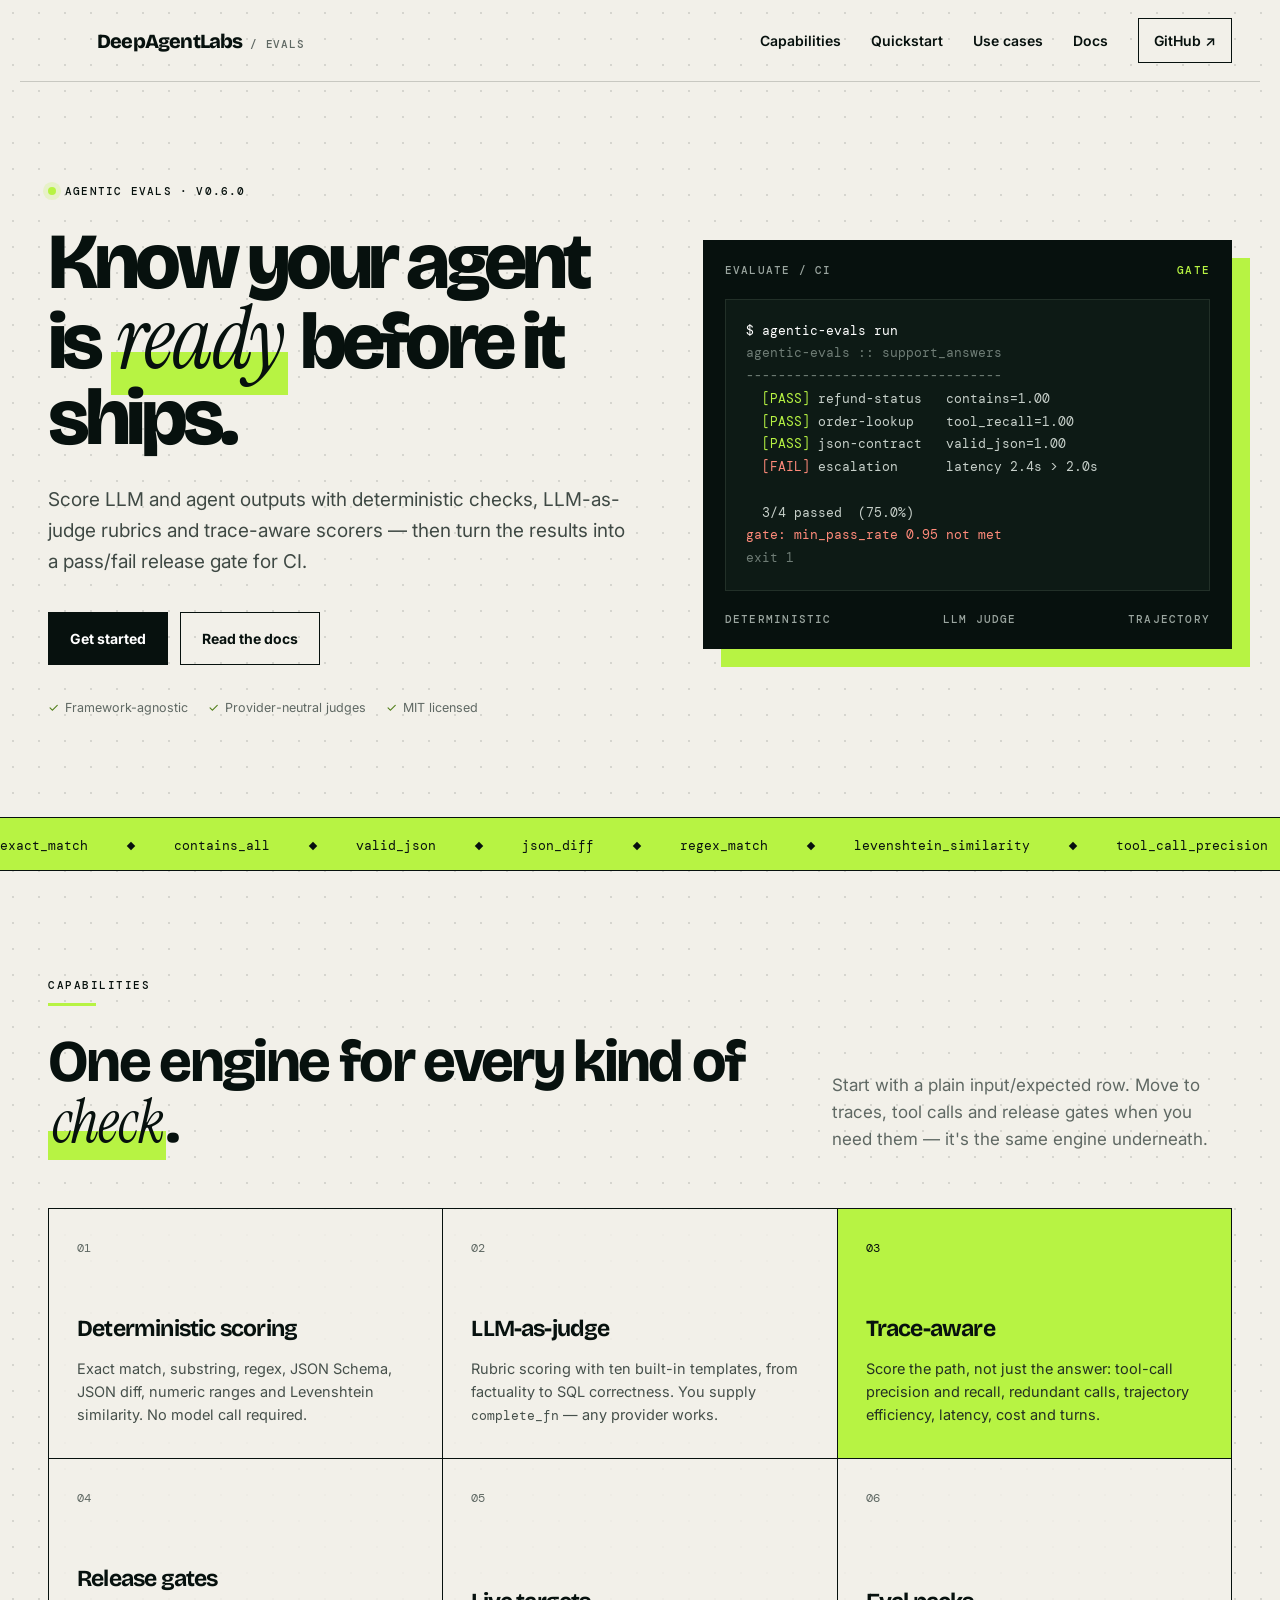
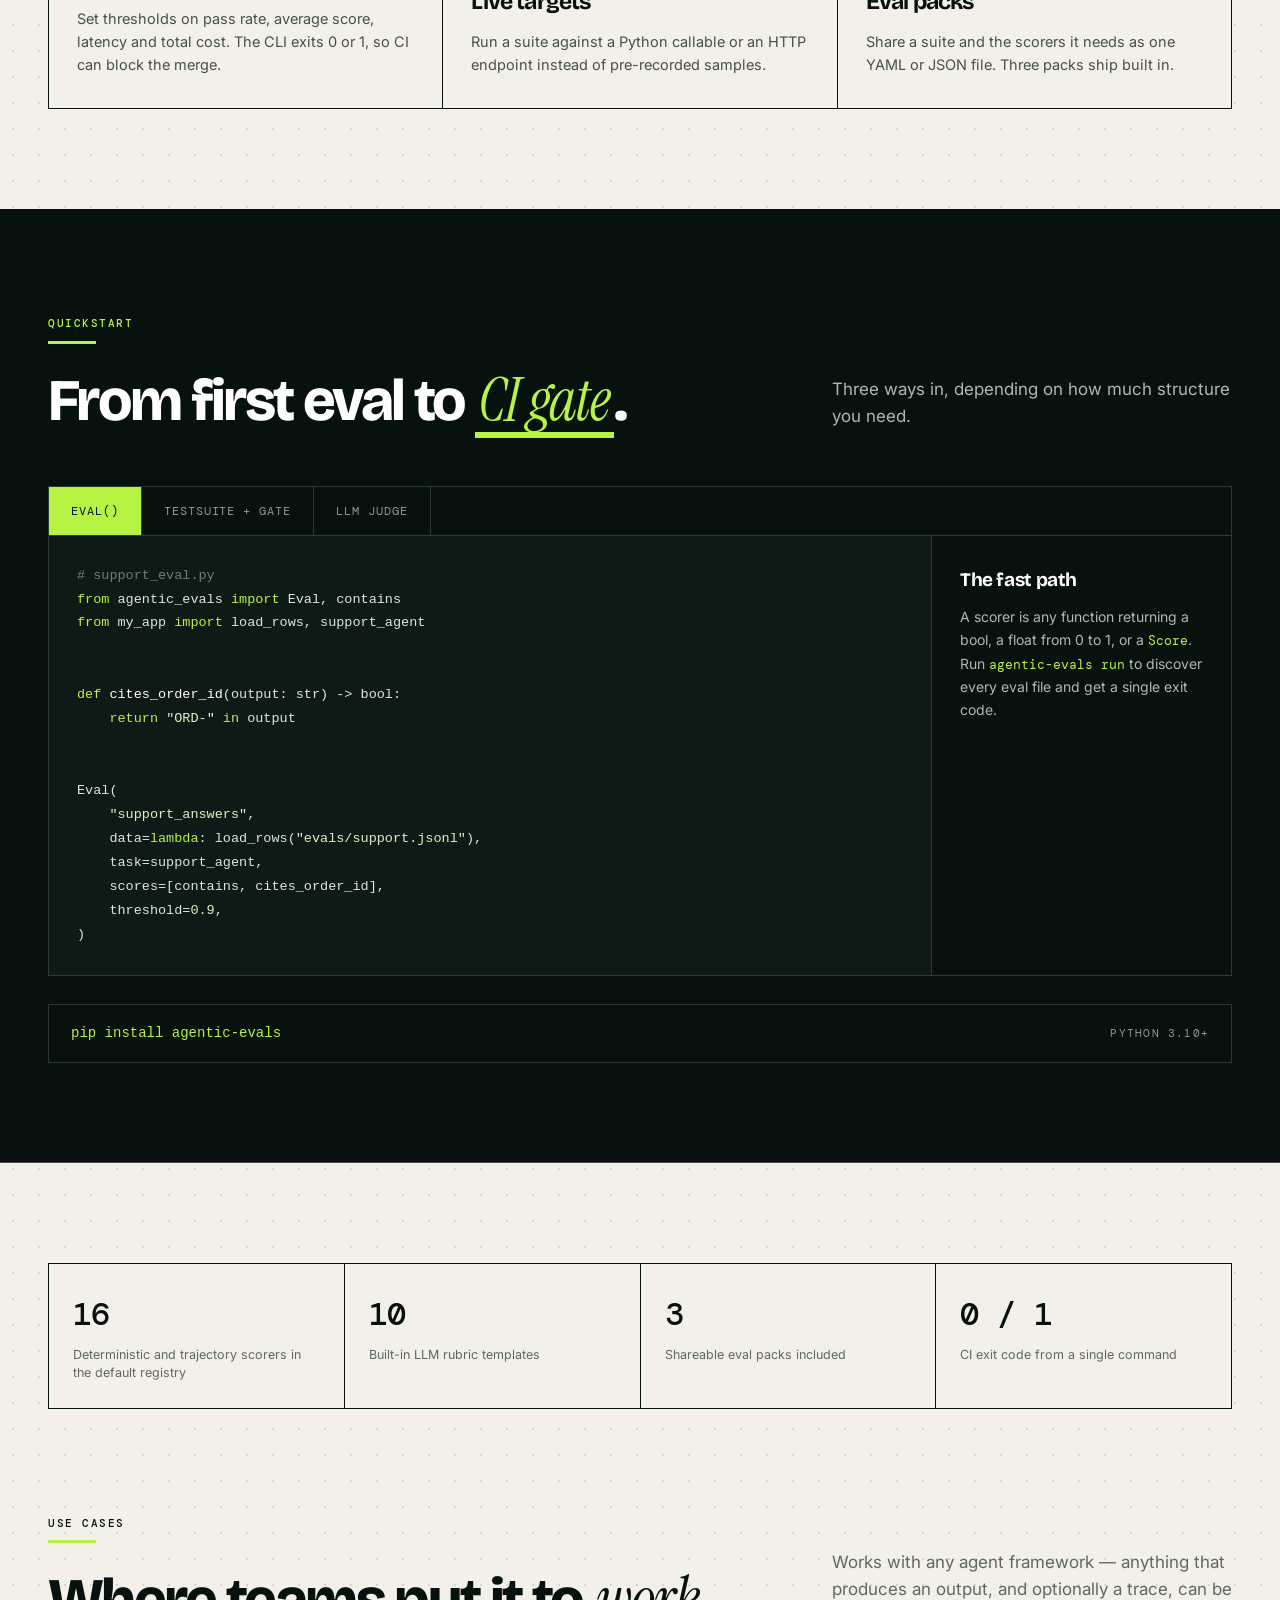
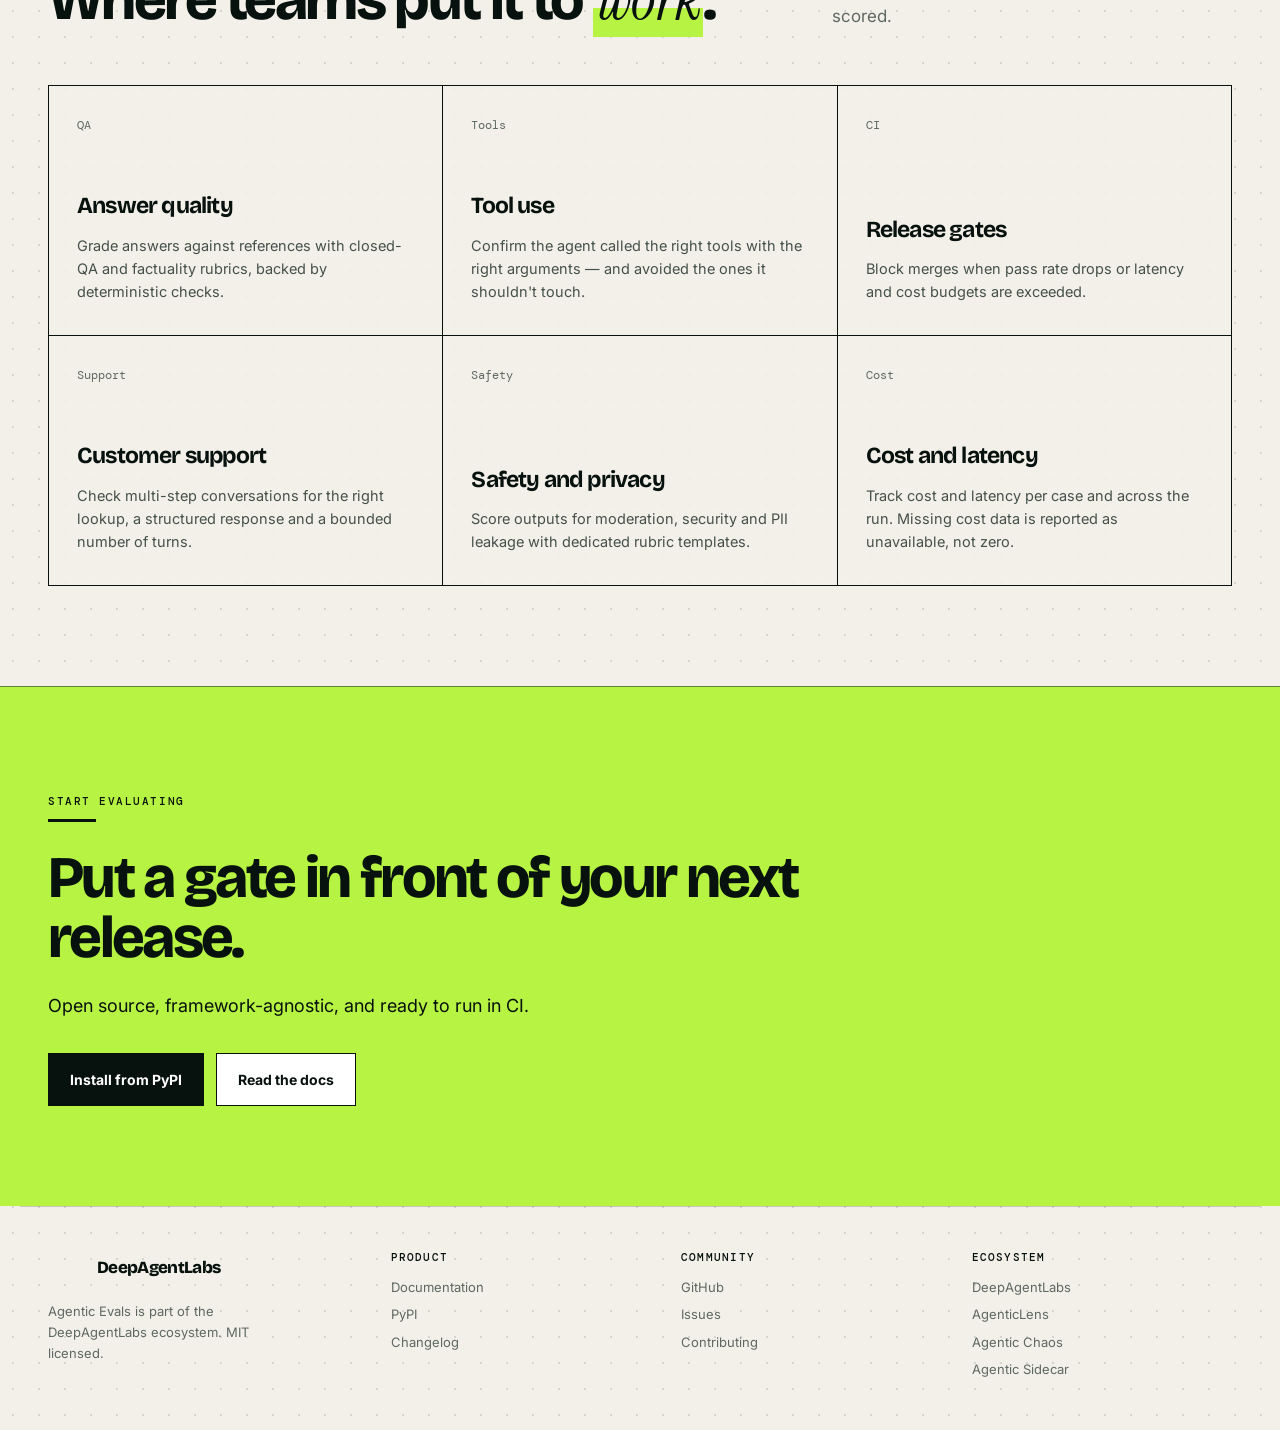
==== commit bfb5245d: "added v0.6" ====
--- a/docs/index.html
+++ b/docs/index.html
@@ -407,7 +407,7 @@
   <main>
     <div class="hero">
       <div>
-        <p class="eyebrow mono"><span class="status-dot" aria-hidden="true"></span>Agentic Evals · v0.5.0</p>
+        <p class="eyebrow mono"><span class="status-dot" aria-hidden="true"></span>Agentic Evals · v0.6.0</p>
         <h1>Know your agent is <span class="hl">ready</span> before it ships.</h1>
         <p class="hero-lede">
           Score LLM and agent outputs with deterministic checks, LLM-as-judge rubrics and
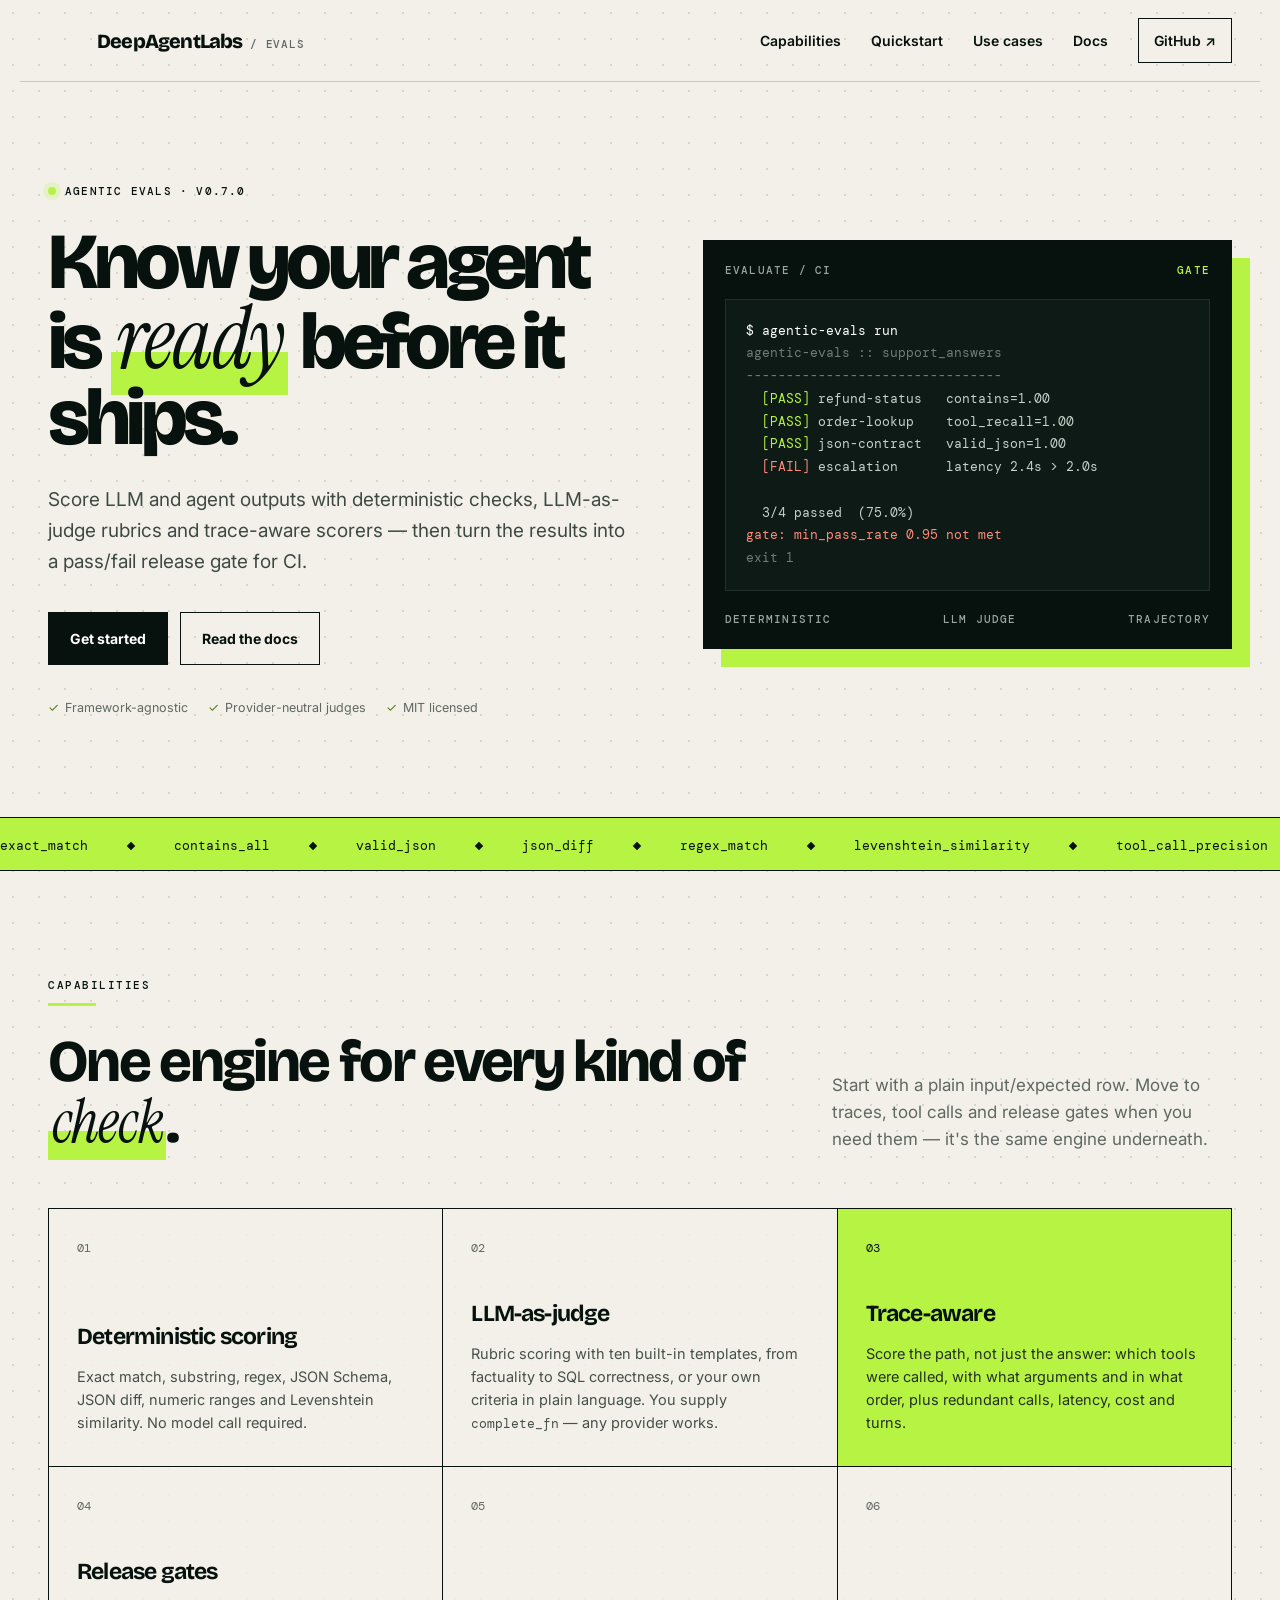
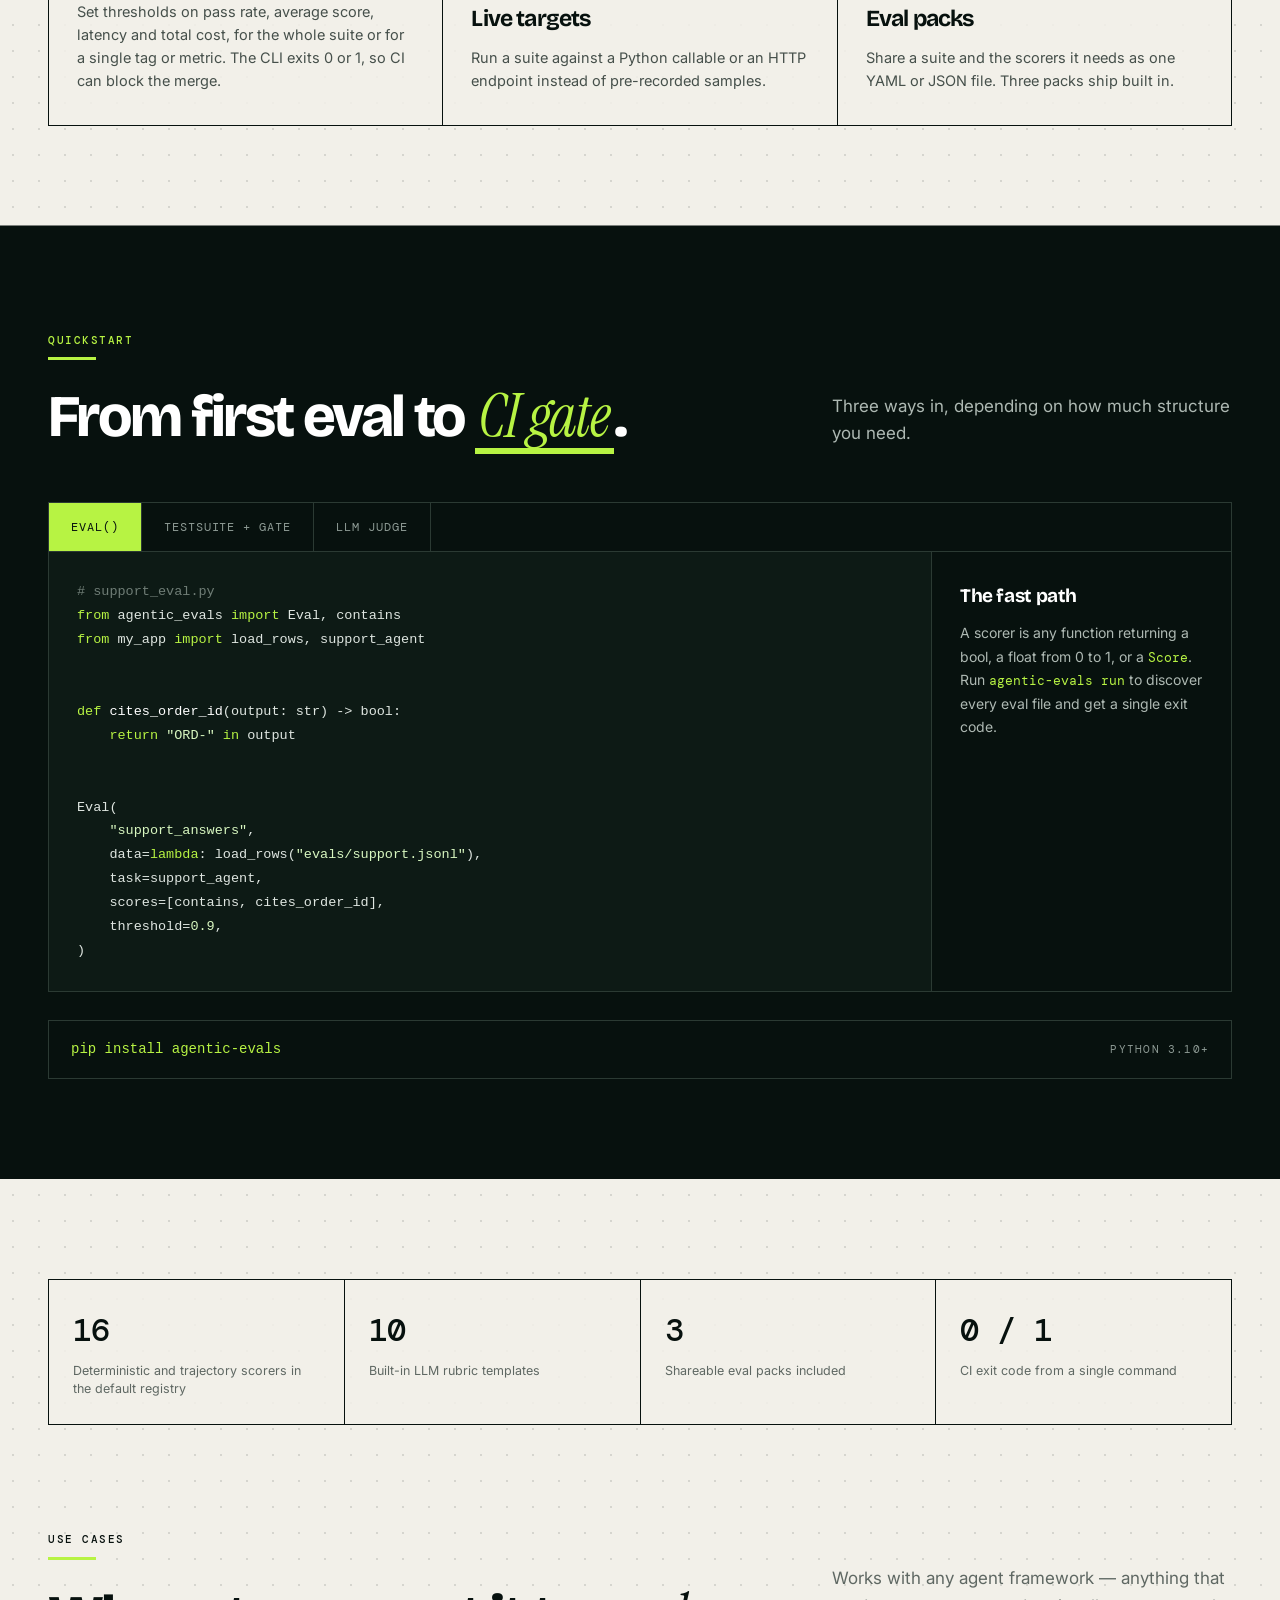
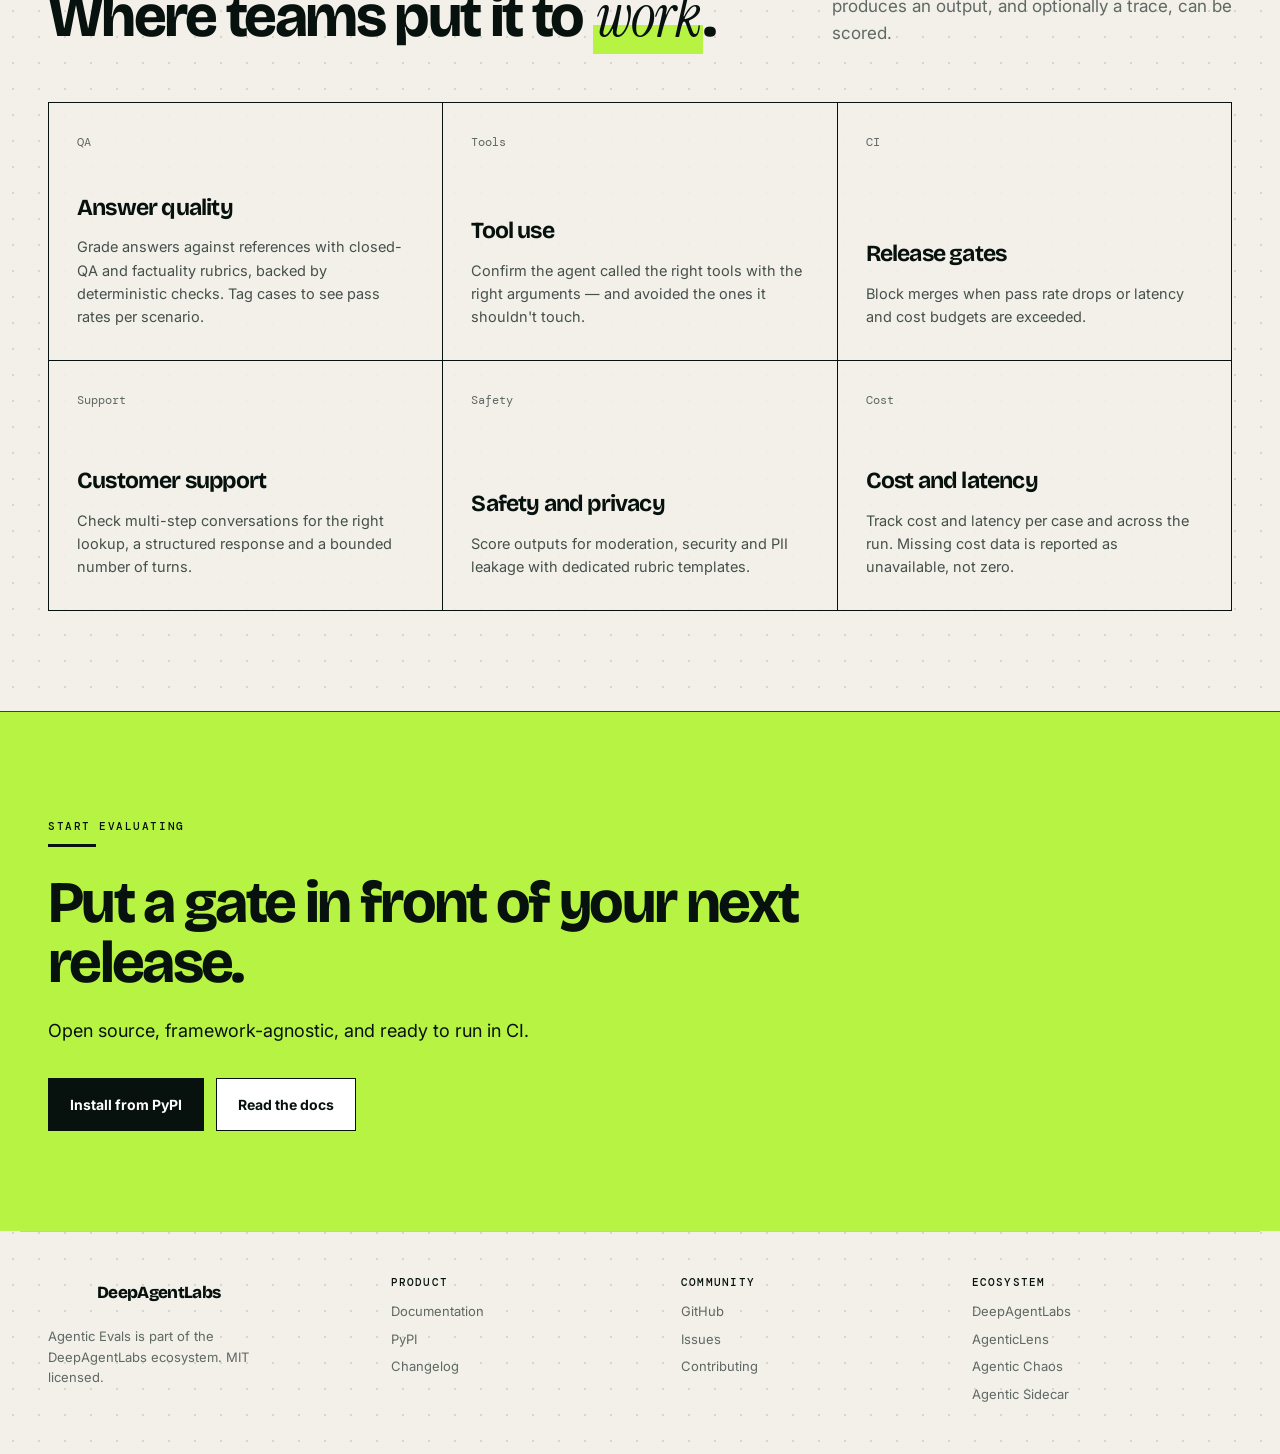
==== commit b03b4b53: "bumped v0.70" ====
--- a/docs/index.html
+++ b/docs/index.html
@@ -407,7 +407,7 @@
   <main>
     <div class="hero">
       <div>
-        <p class="eyebrow mono"><span class="status-dot" aria-hidden="true"></span>Agentic Evals · v0.6.0</p>
+        <p class="eyebrow mono"><span class="status-dot" aria-hidden="true"></span>Agentic Evals · v0.7.0</p>
         <h1>Know your agent is <span class="hl">ready</span> before it ships.</h1>
         <p class="hero-lede">
           Score LLM and agent outputs with deterministic checks, LLM-as-judge rubrics and
@@ -467,17 +467,17 @@
           <article class="cell">
             <span class="index">02</span>
             <h3>LLM-as-judge</h3>
-            <p>Rubric scoring with ten built-in templates, from factuality to SQL correctness. You supply <code>complete_fn</code> — any provider works.</p>
+            <p>Rubric scoring with ten built-in templates, from factuality to SQL correctness, or your own criteria in plain language. You supply <code>complete_fn</code> — any provider works.</p>
           </article>
           <article class="cell accent">
             <span class="index">03</span>
             <h3>Trace-aware</h3>
-            <p>Score the path, not just the answer: tool-call precision and recall, redundant calls, trajectory efficiency, latency, cost and turns.</p>
+            <p>Score the path, not just the answer: which tools were called, with what arguments and in what order, plus redundant calls, latency, cost and turns.</p>
           </article>
           <article class="cell">
             <span class="index">04</span>
             <h3>Release gates</h3>
-            <p>Set thresholds on pass rate, average score, latency and total cost. The CLI exits 0 or 1, so CI can block the merge.</p>
+            <p>Set thresholds on pass rate, average score, latency and total cost, for the whole suite or for a single tag or metric. The CLI exits 0 or 1, so CI can block the merge.</p>
           </article>
           <article class="cell">
             <span class="index">05</span>
@@ -552,13 +552,18 @@
             required_output_fields=[<span class="tok-s">"status"</span>],
             max_latency_ms=<span class="tok-s">2000</span>,
             max_cost_usd=<span class="tok-s">0.02</span>,
+            tags=[<span class="tok-s">"refunds"</span>],
         ),
     ],
 )
 
 report = run_live_suite(suite, PythonTarget(callable_path=<span class="tok-s">"my_app:run_case"</span>))
+<span class="tok-k">for</span> tag, stats <span class="tok-k">in</span> report.summary.tags.items():
+    print(<span class="tok-s">f"</span>{tag}<span class="tok-s">: </span>{stats.passed_cases}<span class="tok-s">/</span>{stats.total_cases}<span class="tok-s"> cases passed"</span>)
+
 decision = evaluate_gate(report, GateConfig(
     min_pass_rate=<span class="tok-s">0.95</span>,
+    min_tag_pass_rate={<span class="tok-s">"refunds"</span>: <span class="tok-s">1.0</span>},
     max_average_latency_ms=<span class="tok-s">1500</span>,
     max_total_cost_usd=<span class="tok-s">0.25</span>,
 ))
@@ -566,7 +571,7 @@
     <span class="tok-k">raise</span> SystemExit(<span class="tok-s">f"Release gate failed: </span>{decision.reasons}<span class="tok-s">"</span>)</code></pre>
             <div class="tab-note">
               <strong>Declarative suites</strong>
-              Expectations cover tool calls, output fields, JSON Schema, latency, cost and turn count. Run against a live Python or HTTP target, then gate the release on the report.
+              Expectations cover tool calls, output fields, JSON Schema, latency, cost and turn count. Run against a live Python or HTTP target, read the results by tag and by metric, then gate the release on the report.
             </div>
           </div>
 
@@ -628,7 +633,7 @@
           <article class="cell">
             <span class="index">QA</span>
             <h3>Answer quality</h3>
-            <p>Grade answers against references with closed-QA and factuality rubrics, backed by deterministic checks.</p>
+            <p>Grade answers against references with closed-QA and factuality rubrics, backed by deterministic checks. Tag cases to see pass rates per scenario.</p>
           </article>
           <article class="cell">
             <span class="index">Tools</span>
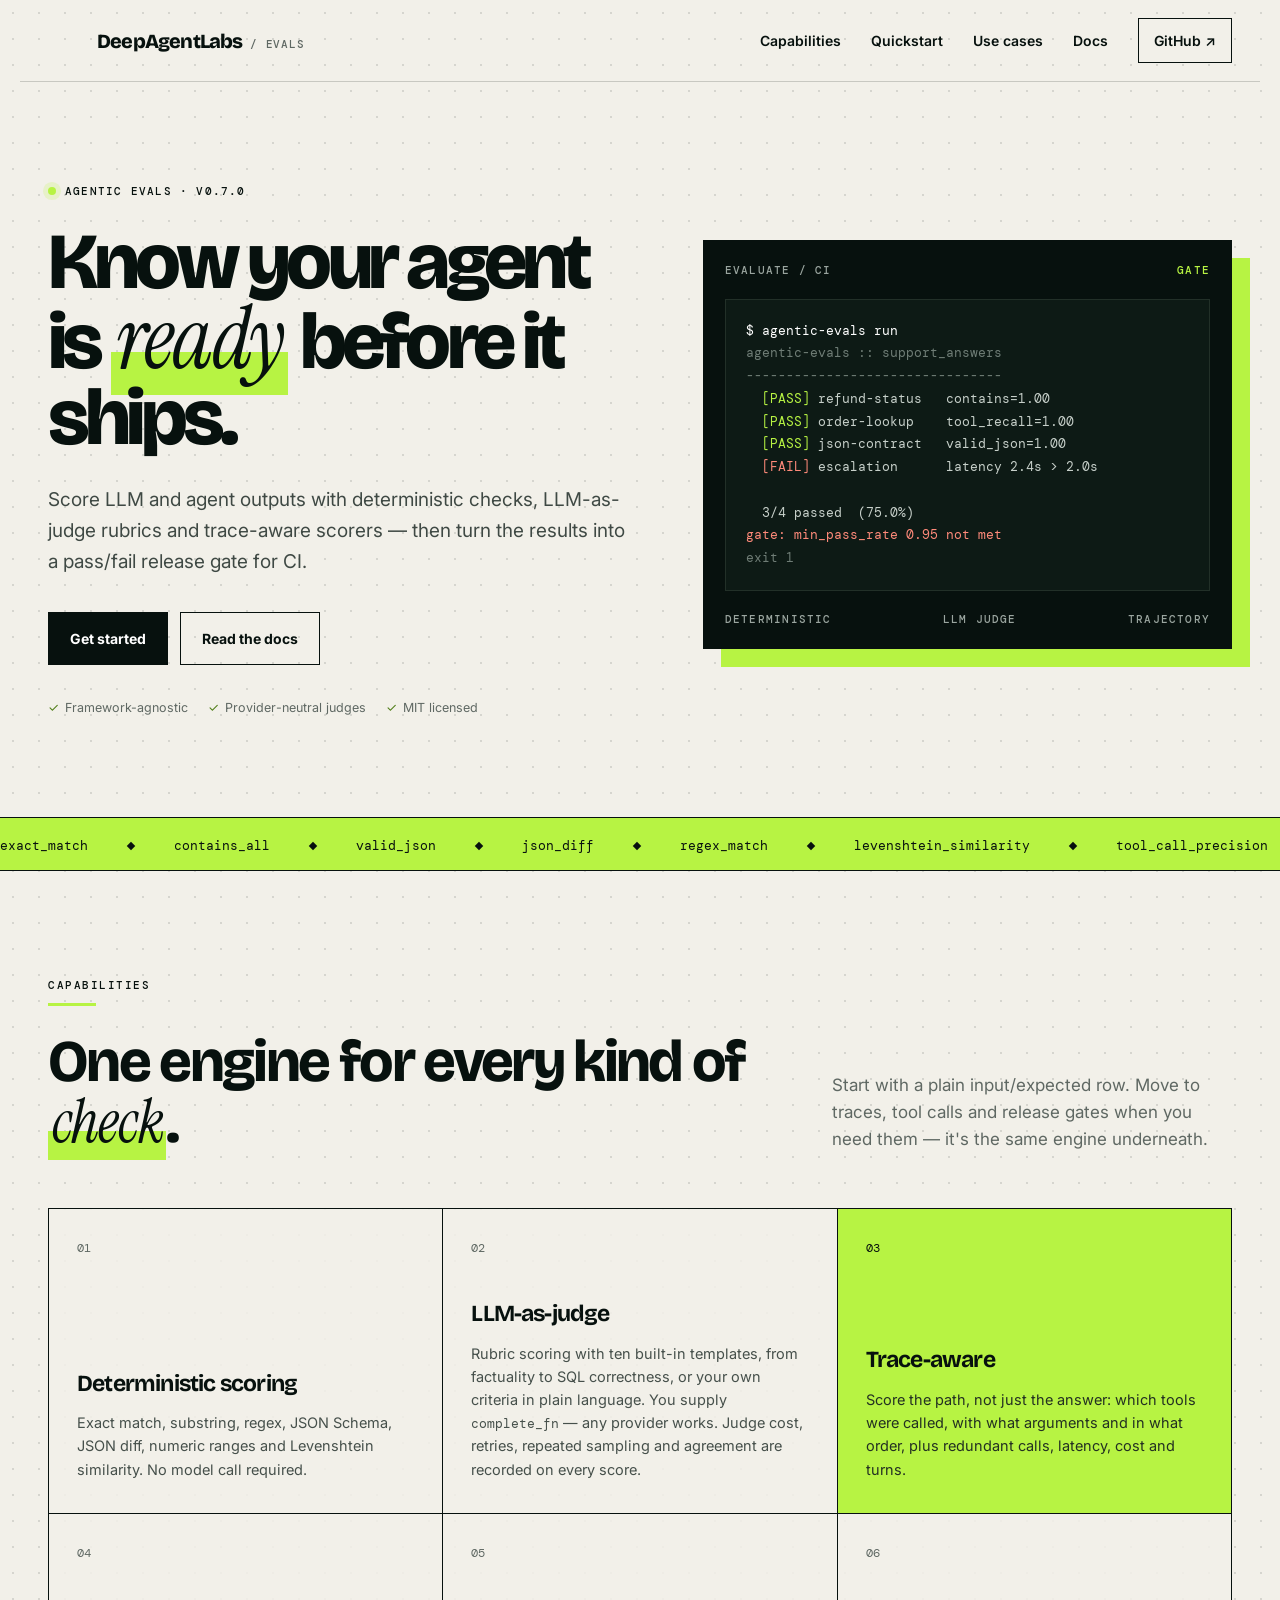
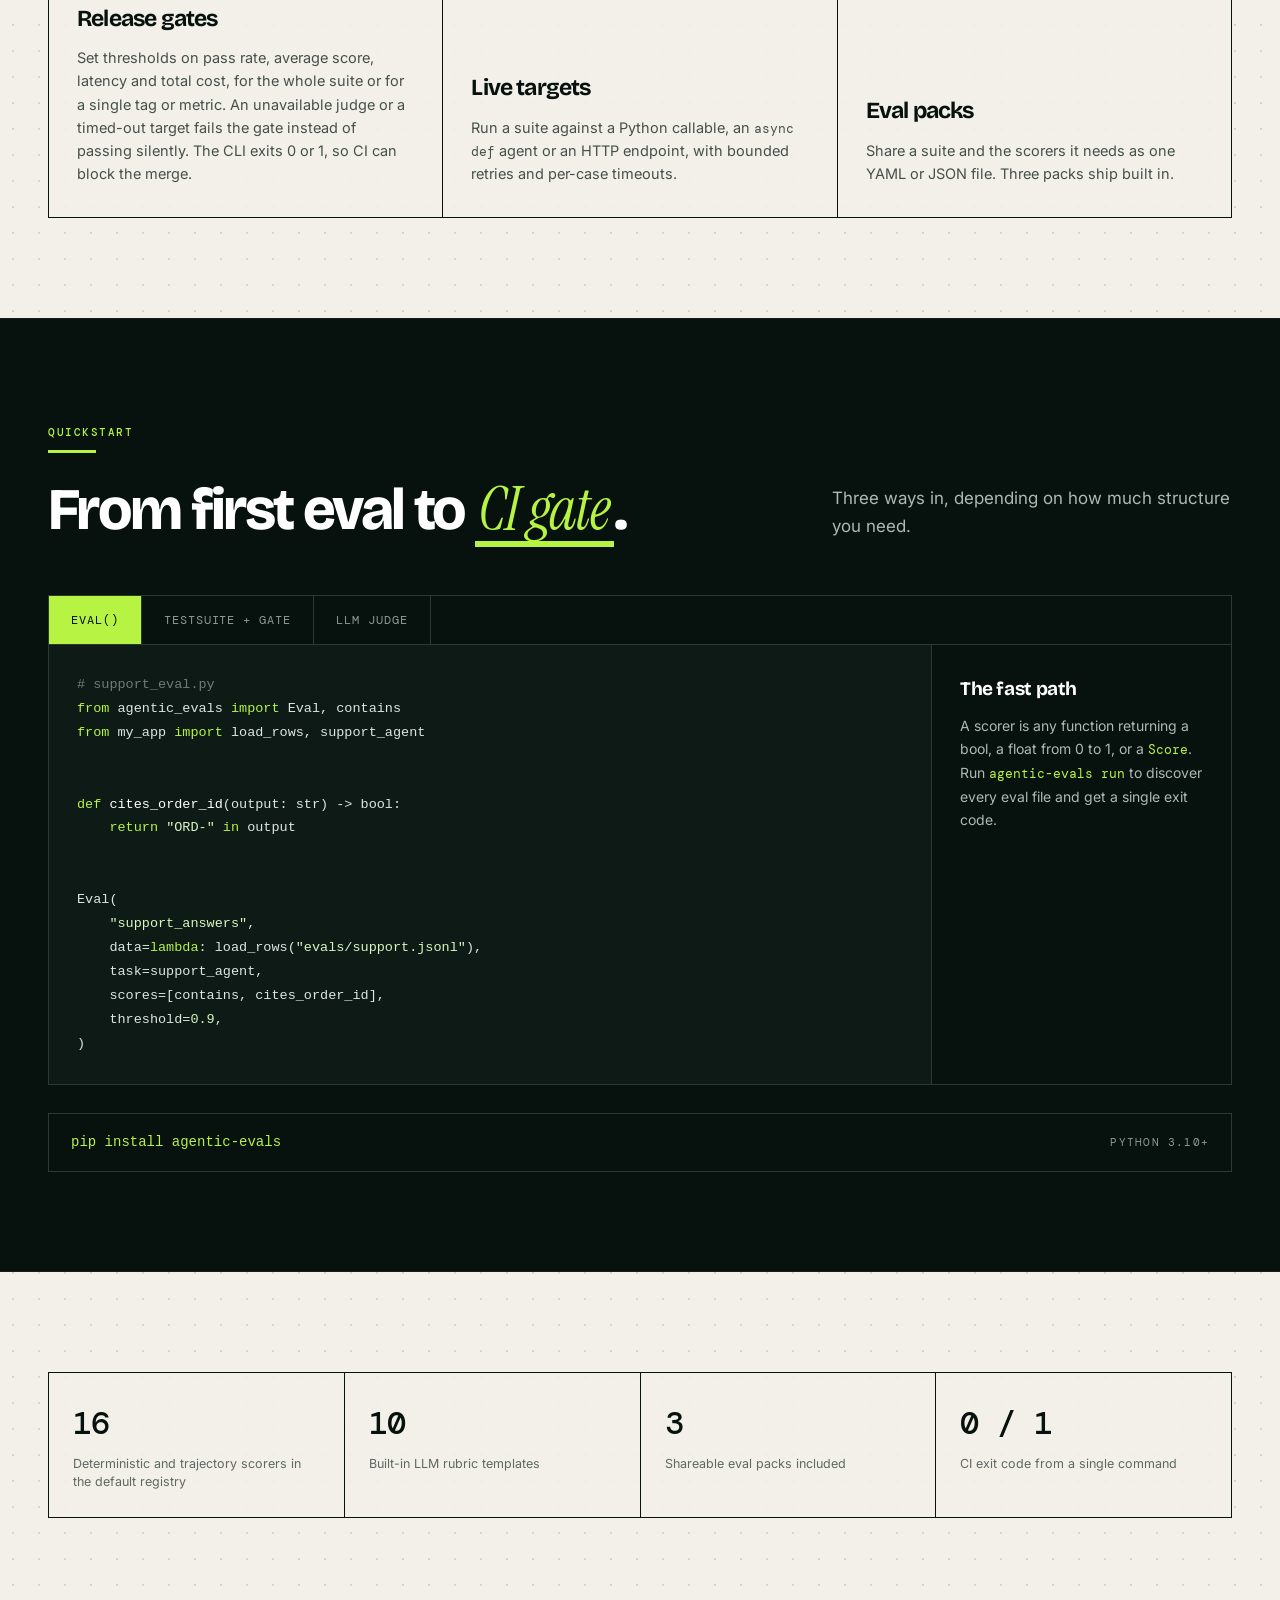
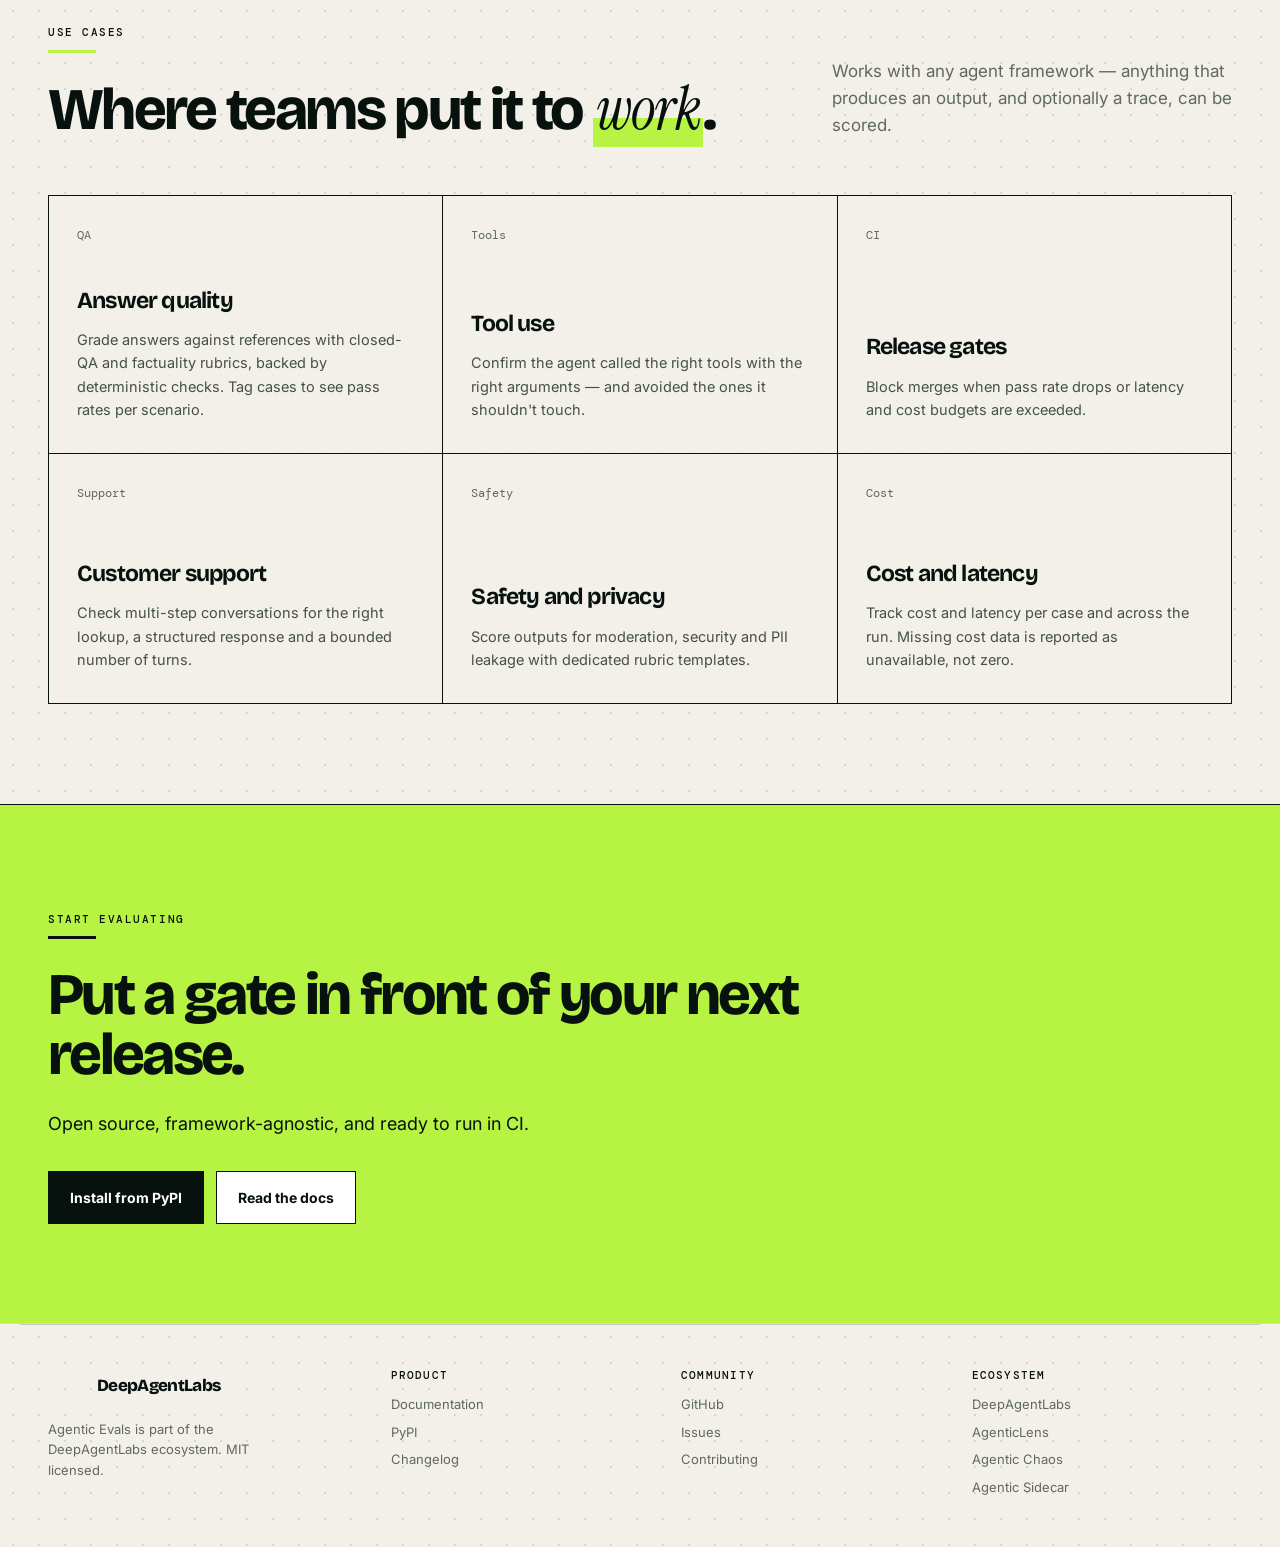
==== commit ba1b54fb: "docs(site): judge reliability, gate checks and live resilience on the site" ====
--- a/docs/index.html
+++ b/docs/index.html
@@ -467,7 +467,7 @@
           <article class="cell">
             <span class="index">02</span>
             <h3>LLM-as-judge</h3>
-            <p>Rubric scoring with ten built-in templates, from factuality to SQL correctness, or your own criteria in plain language. You supply <code>complete_fn</code> — any provider works.</p>
+            <p>Rubric scoring with ten built-in templates, from factuality to SQL correctness, or your own criteria in plain language. You supply <code>complete_fn</code> — any provider works. Judge cost, retries, repeated sampling and agreement are recorded on every score.</p>
           </article>
           <article class="cell accent">
             <span class="index">03</span>
@@ -477,12 +477,12 @@
           <article class="cell">
             <span class="index">04</span>
             <h3>Release gates</h3>
-            <p>Set thresholds on pass rate, average score, latency and total cost, for the whole suite or for a single tag or metric. The CLI exits 0 or 1, so CI can block the merge.</p>
+            <p>Set thresholds on pass rate, average score, latency and total cost, for the whole suite or for a single tag or metric. An unavailable judge or a timed-out target fails the gate instead of passing silently. The CLI exits 0 or 1, so CI can block the merge.</p>
           </article>
           <article class="cell">
             <span class="index">05</span>
             <h3>Live targets</h3>
-            <p>Run a suite against a Python callable or an HTTP endpoint instead of pre-recorded samples.</p>
+            <p>Run a suite against a Python callable, an <code>async def</code> agent or an HTTP endpoint, with bounded retries and per-case timeouts.</p>
           </article>
           <article class="cell">
             <span class="index">06</span>
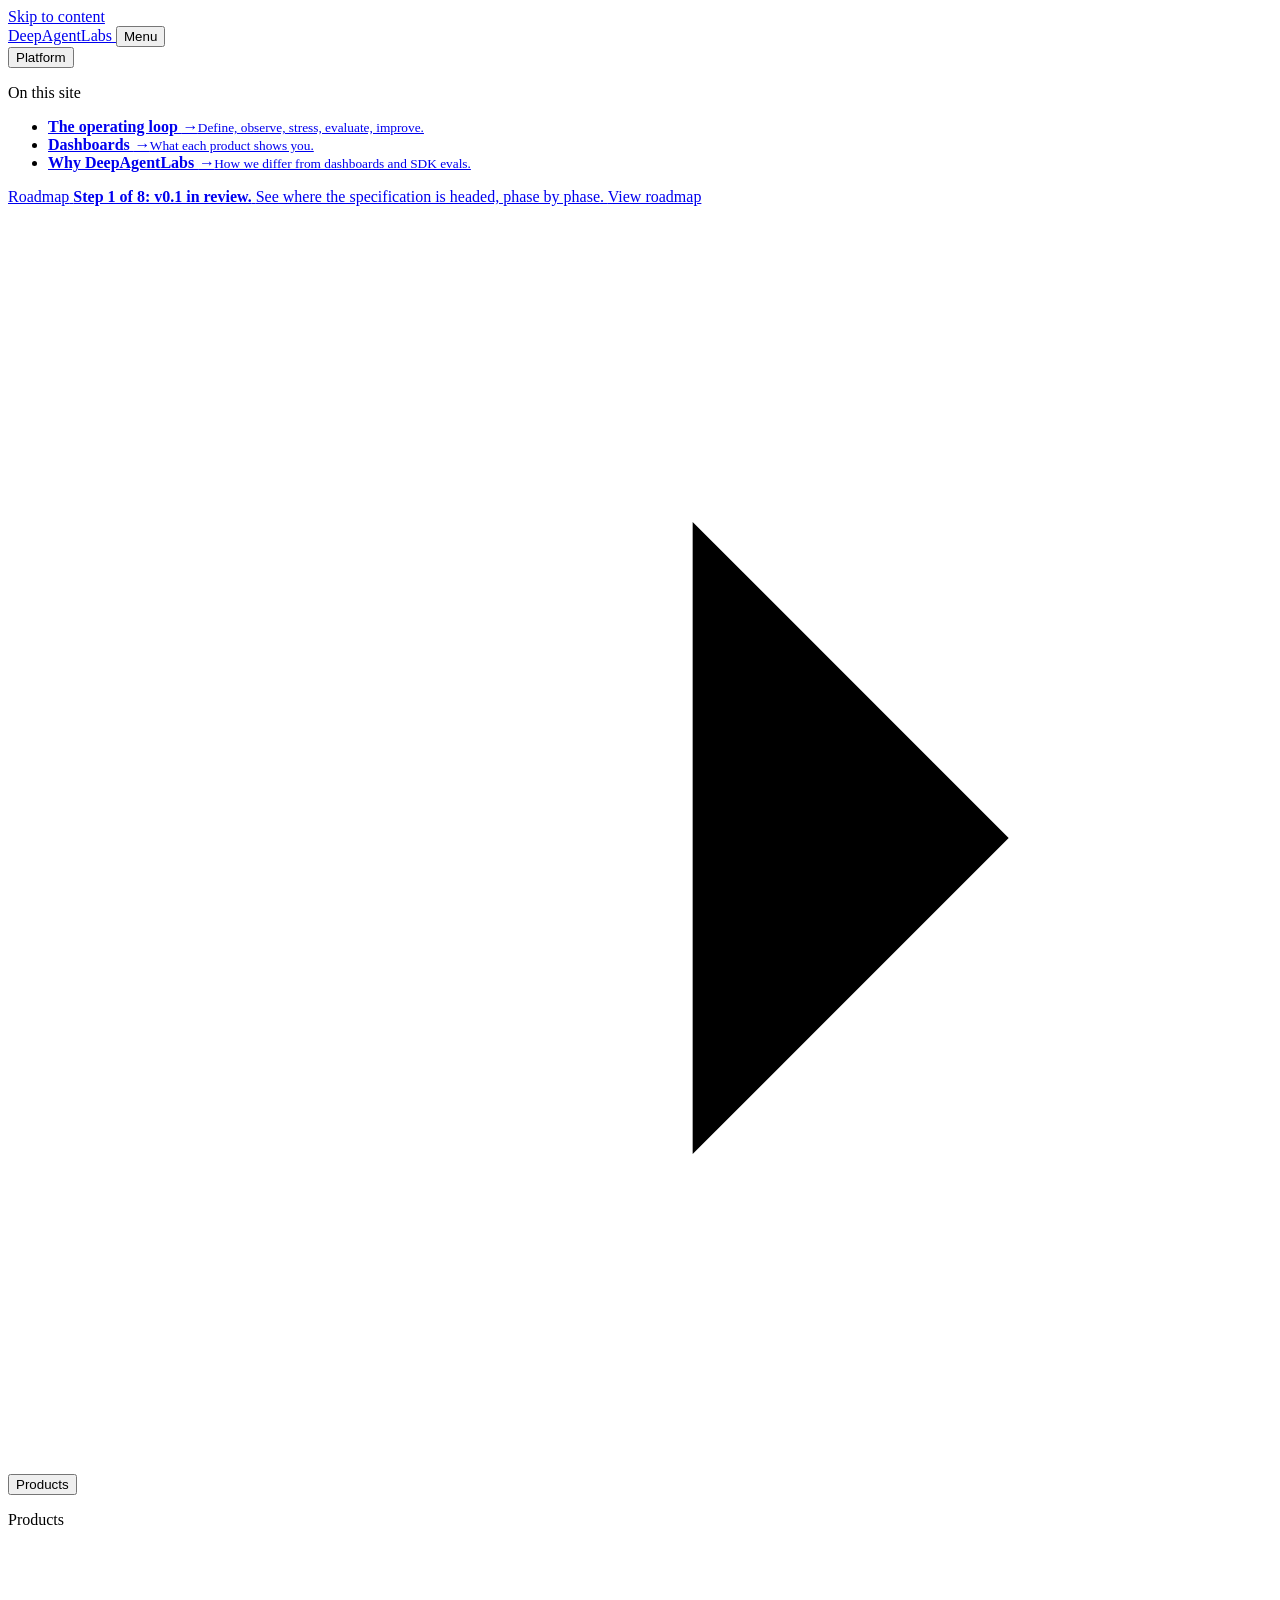
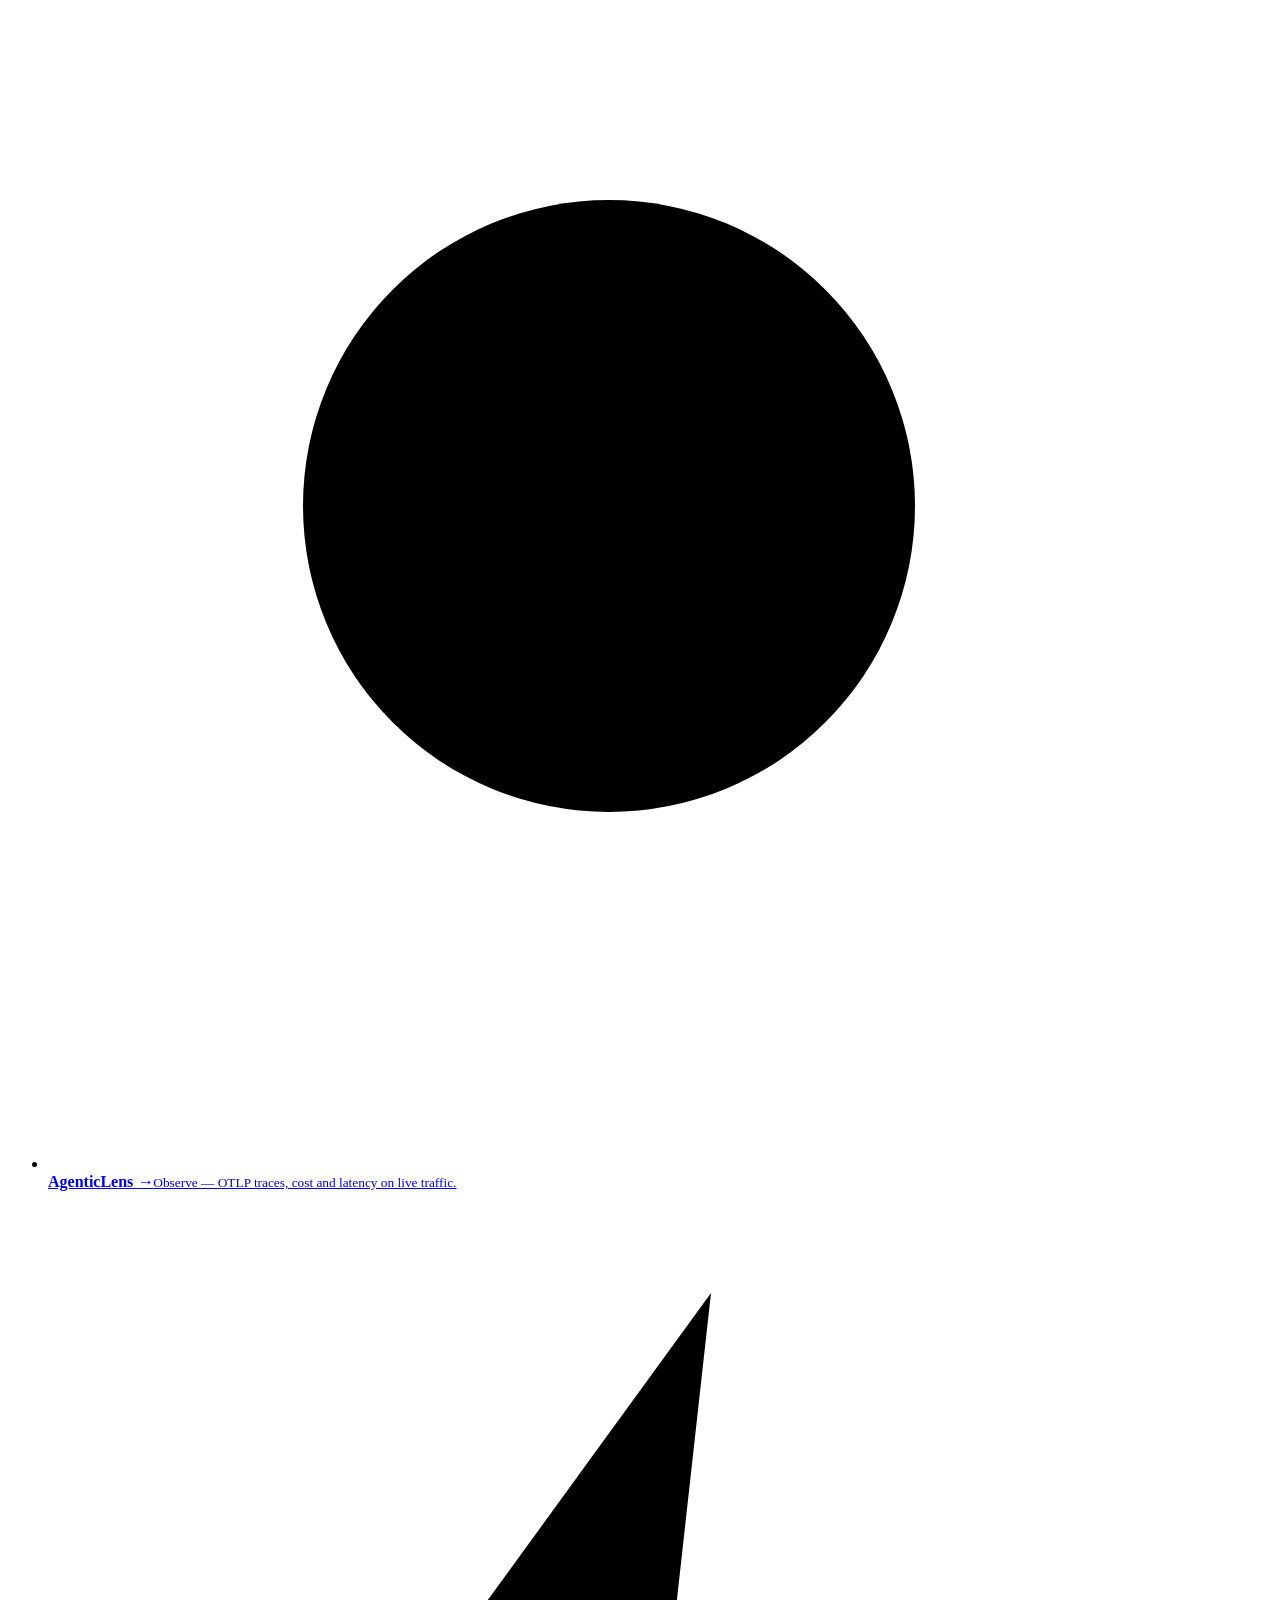
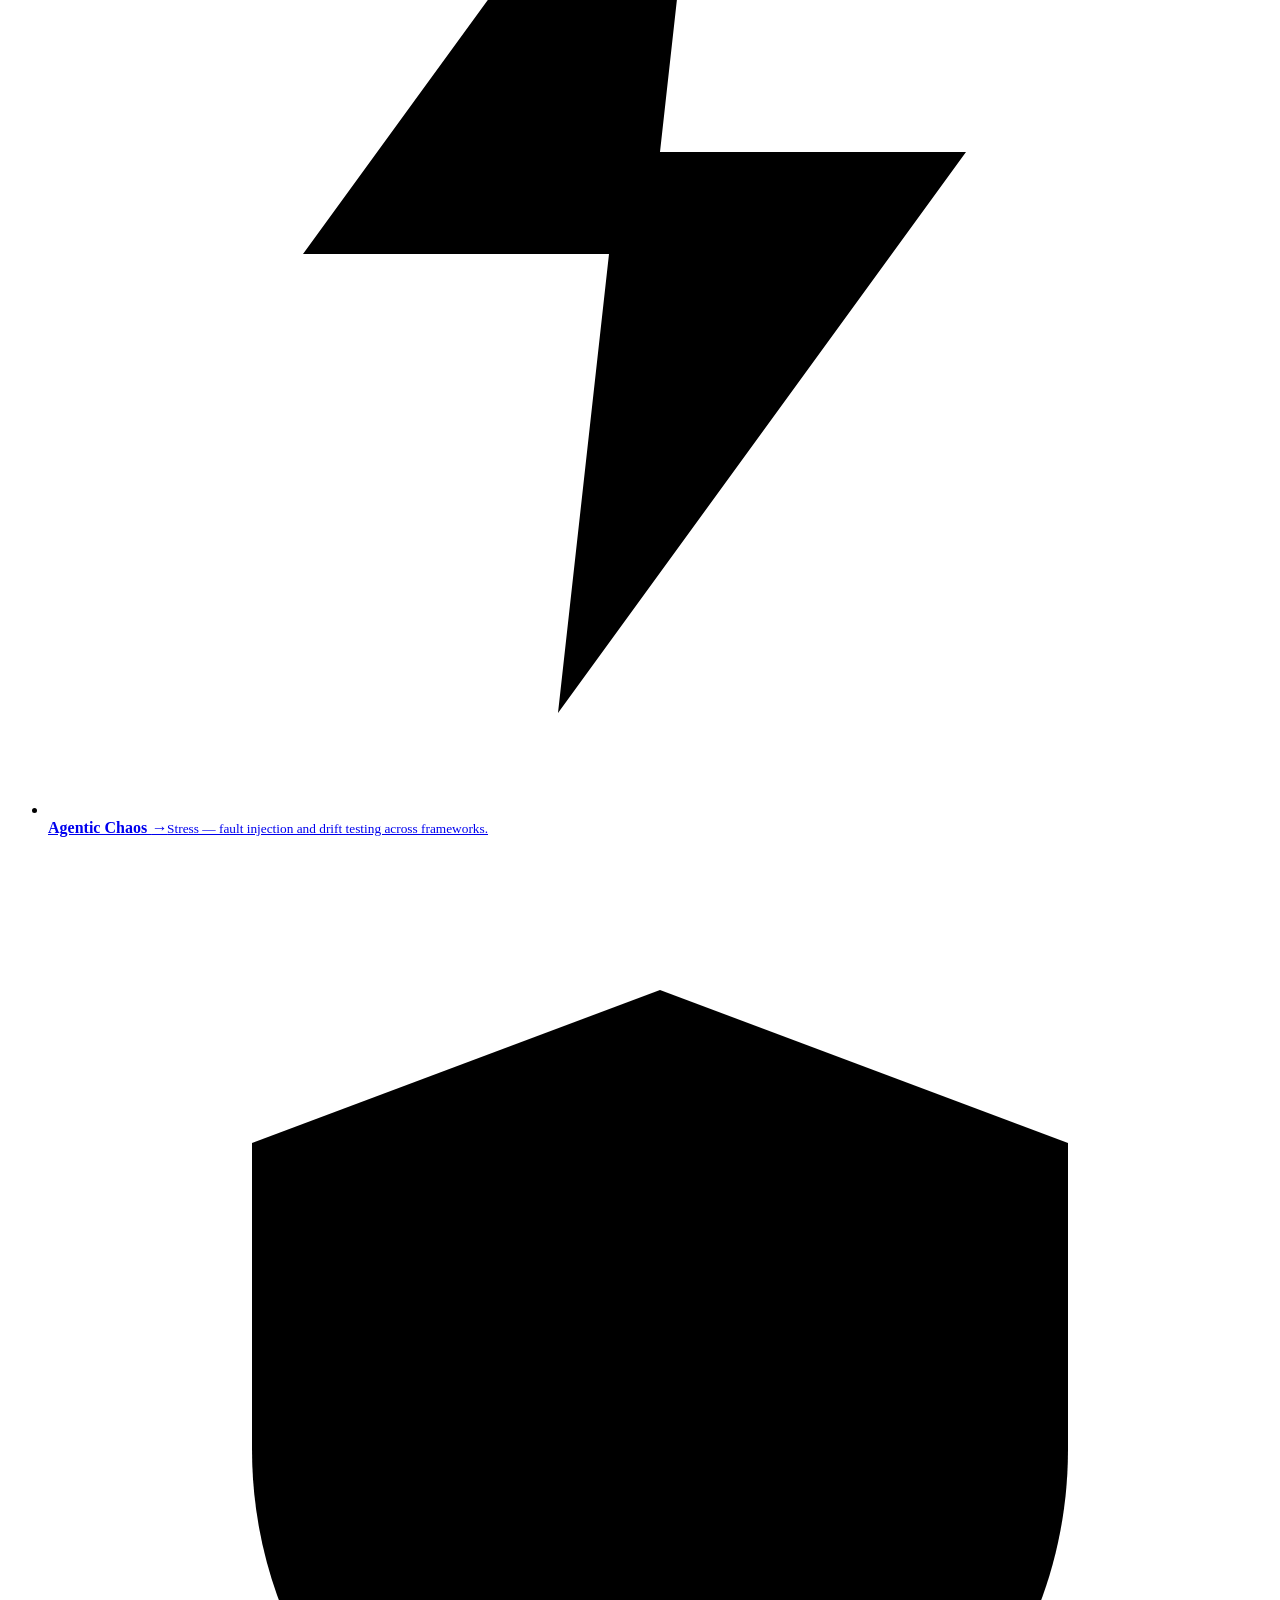
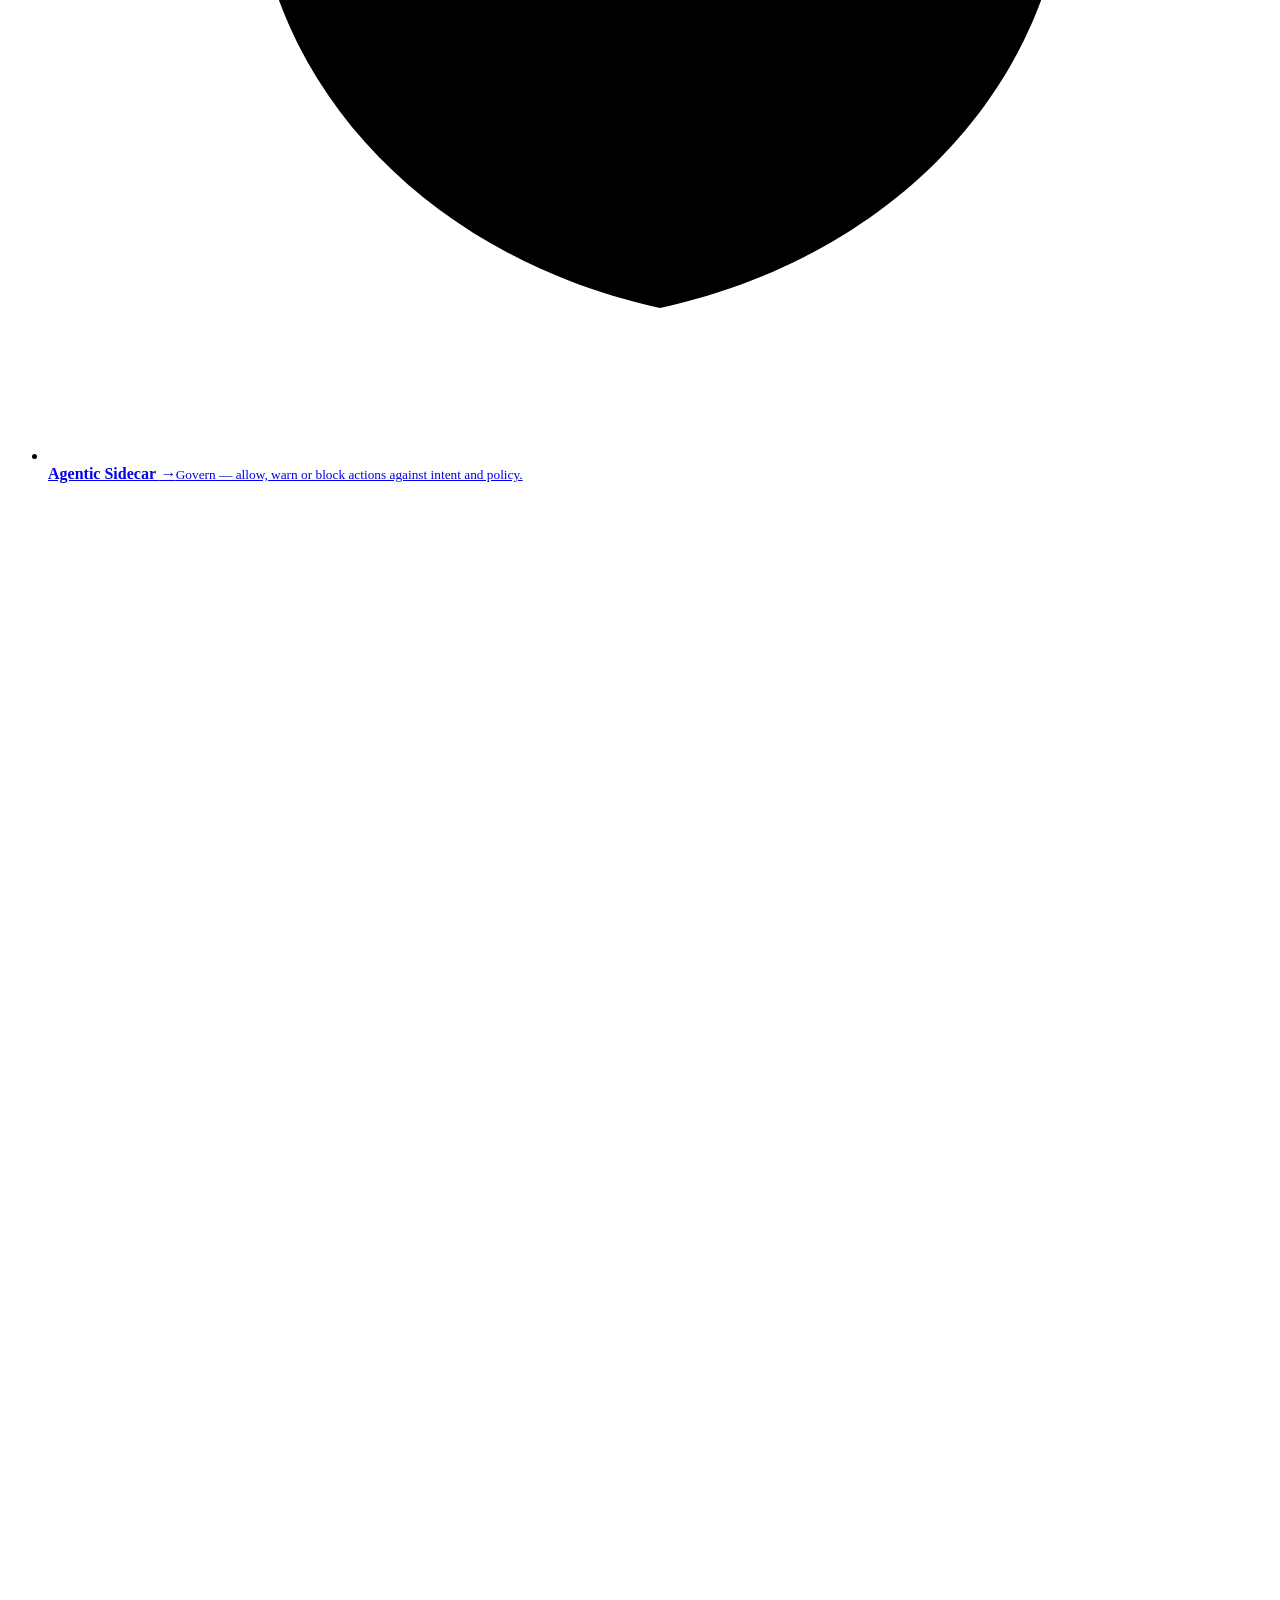
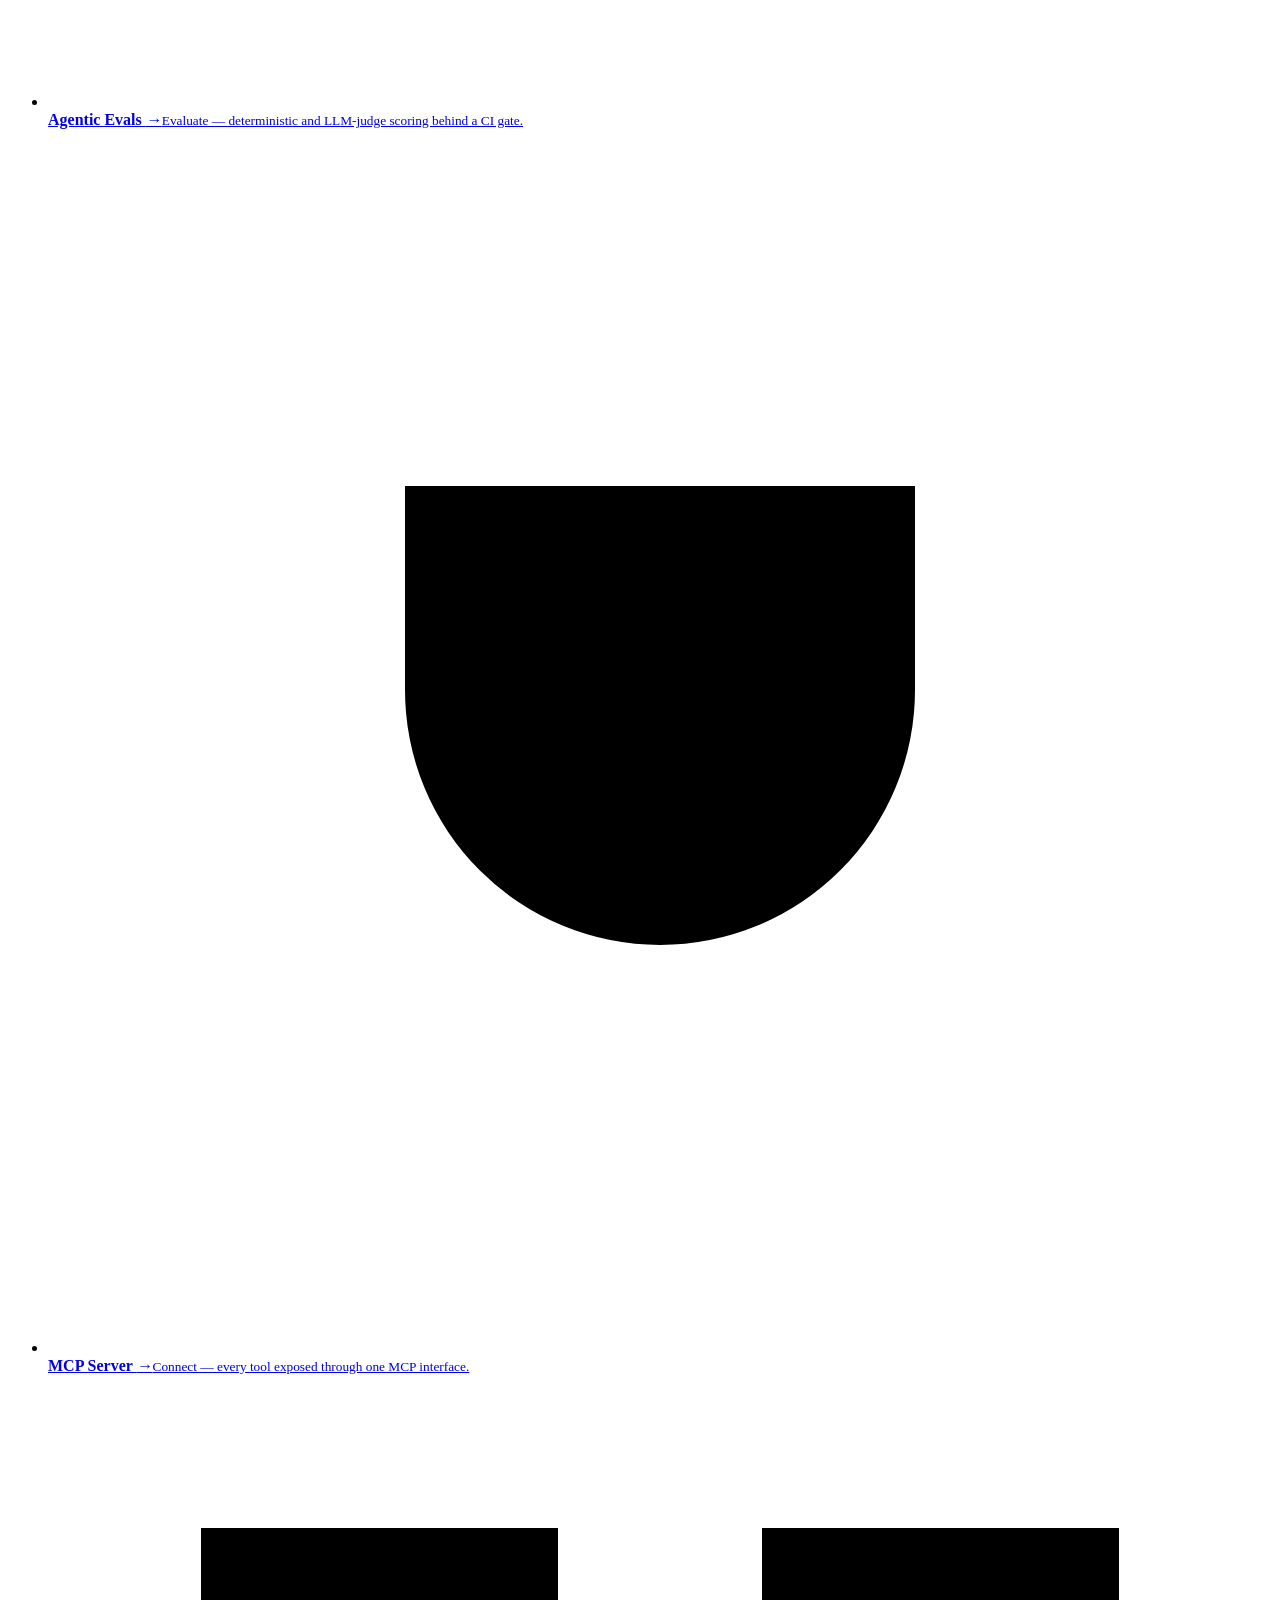
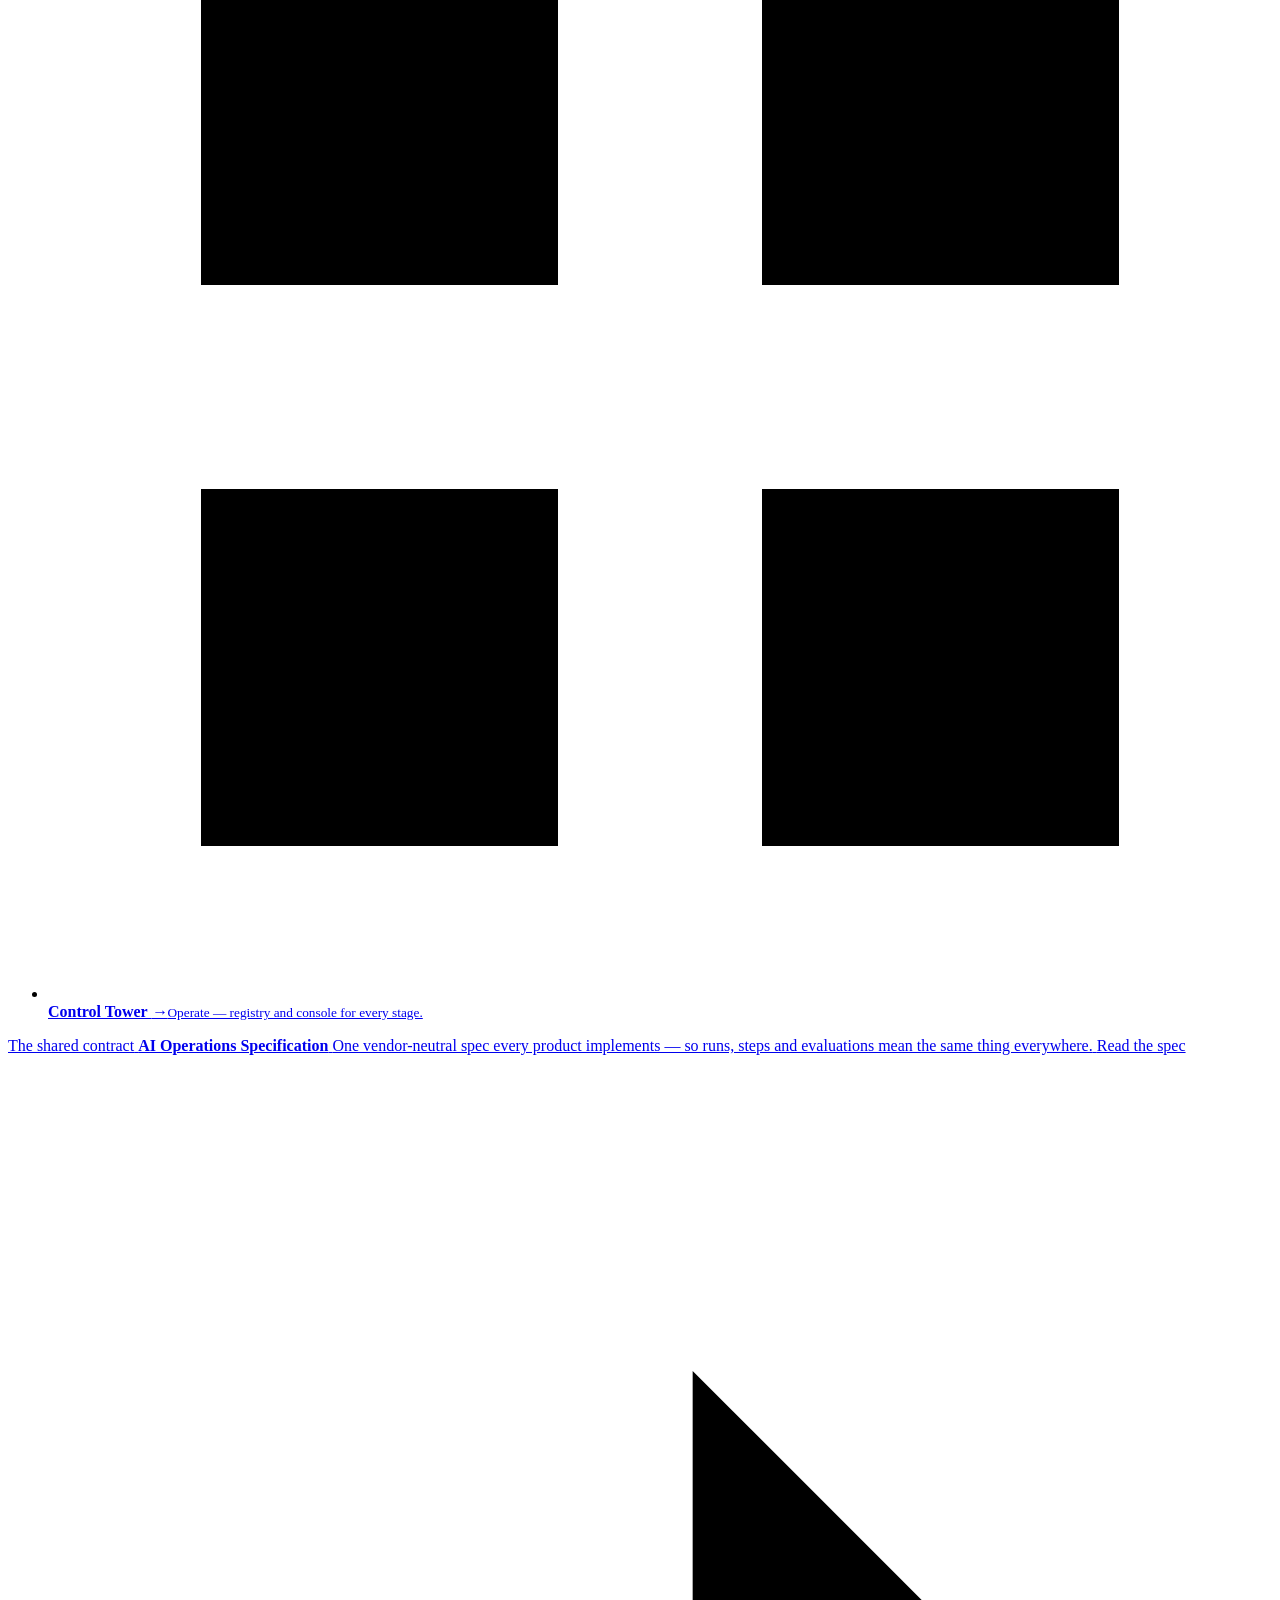
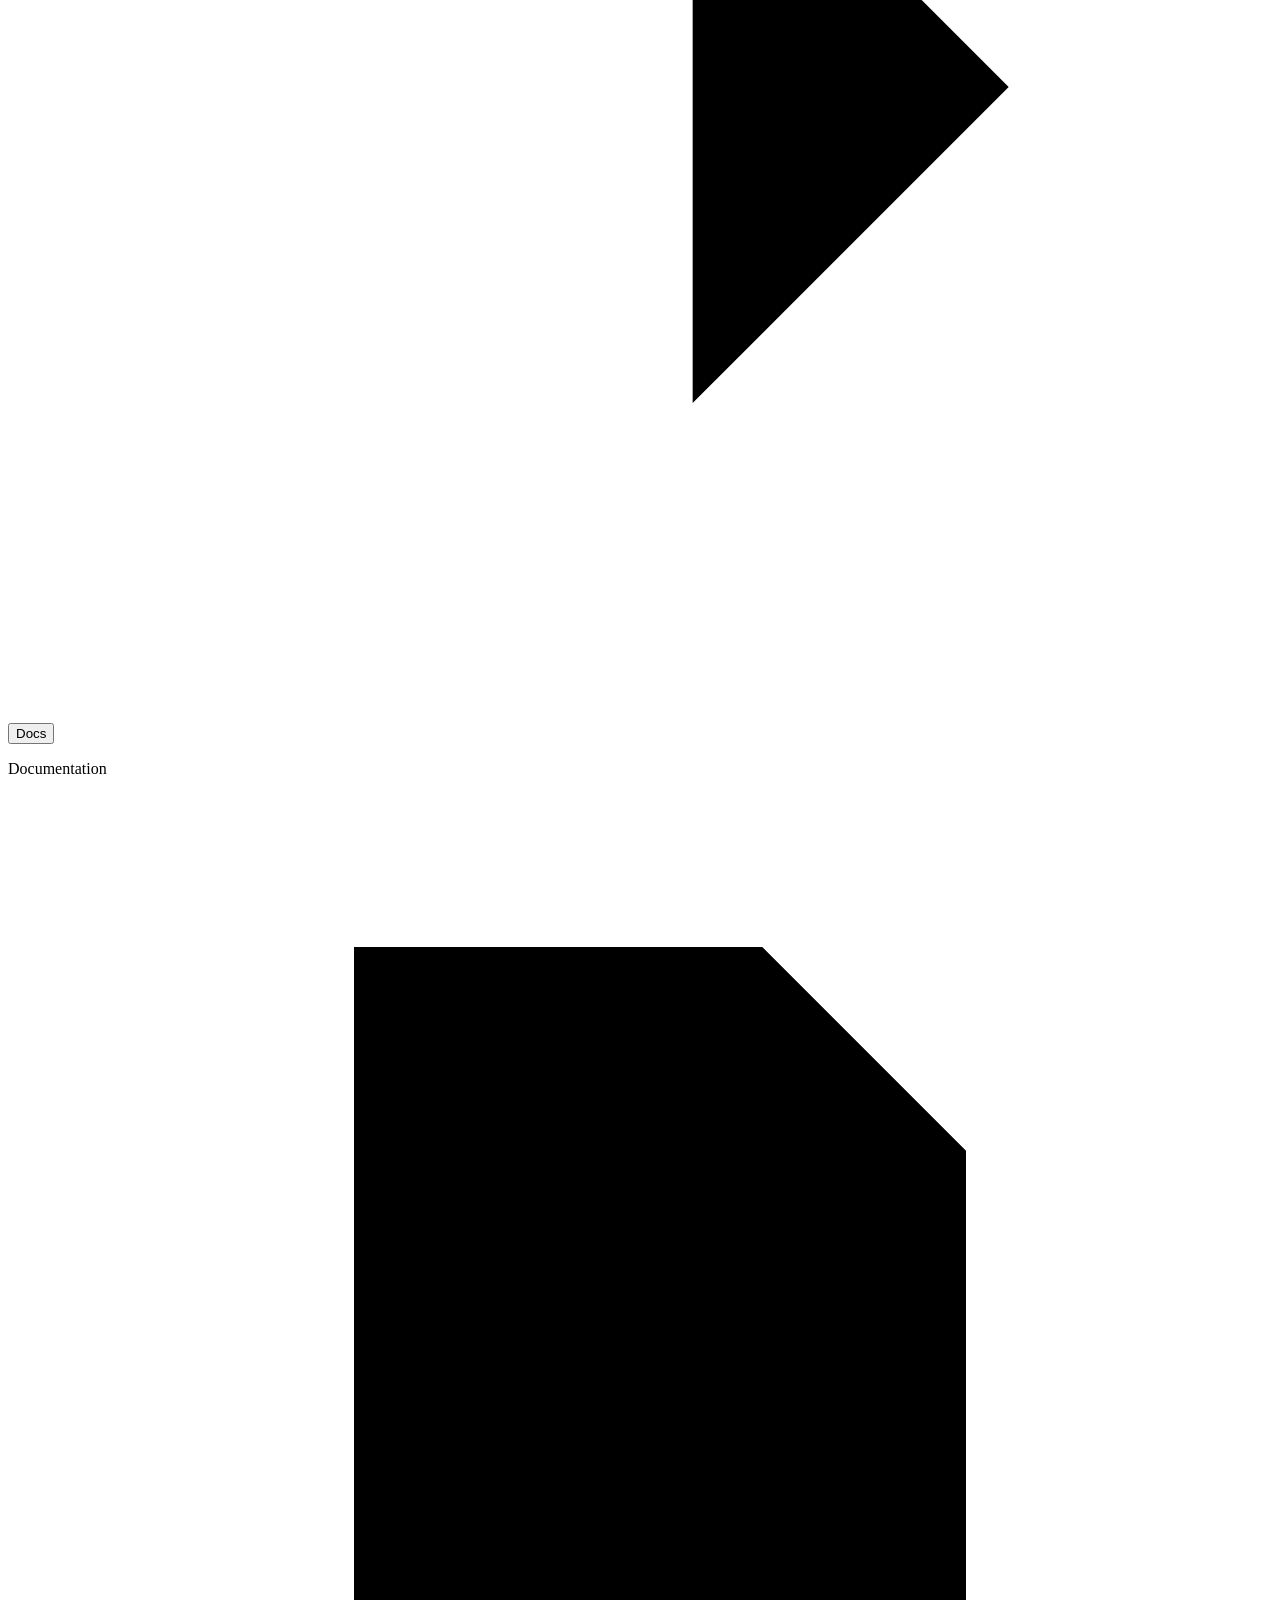
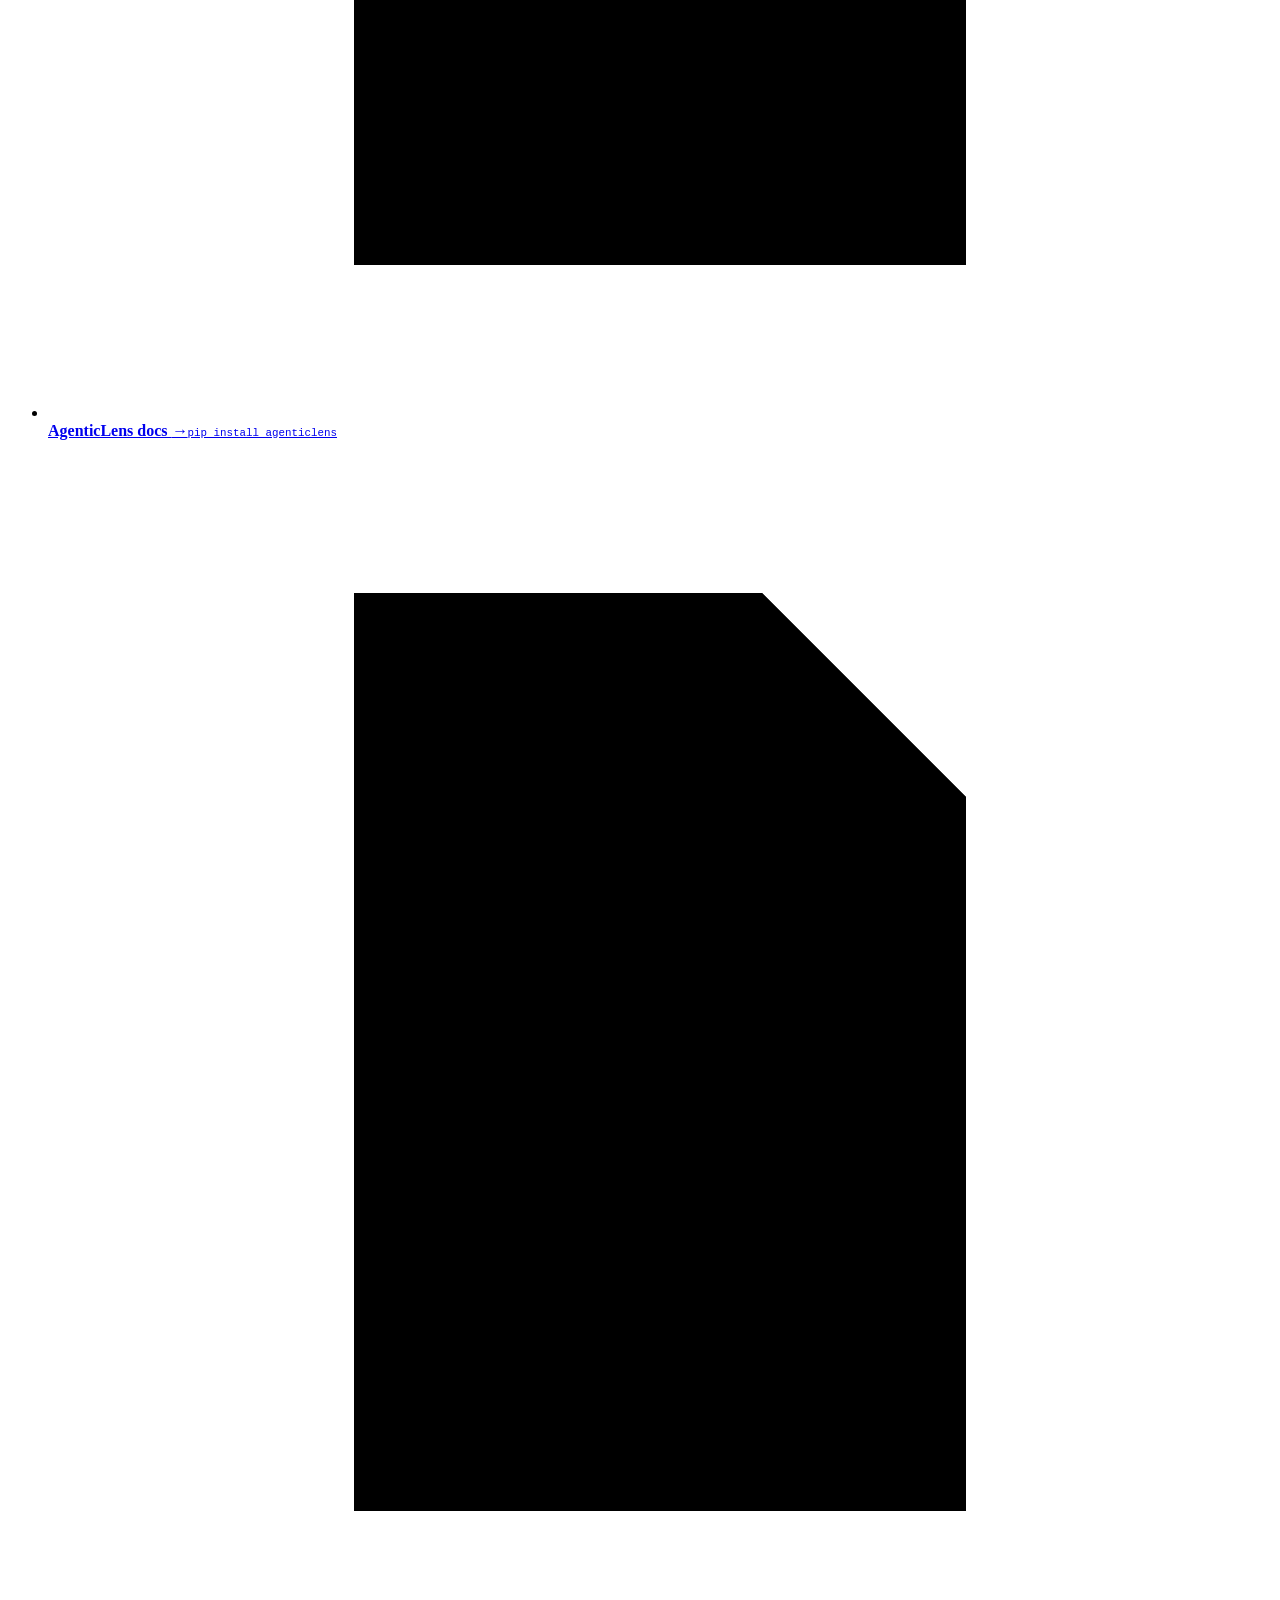
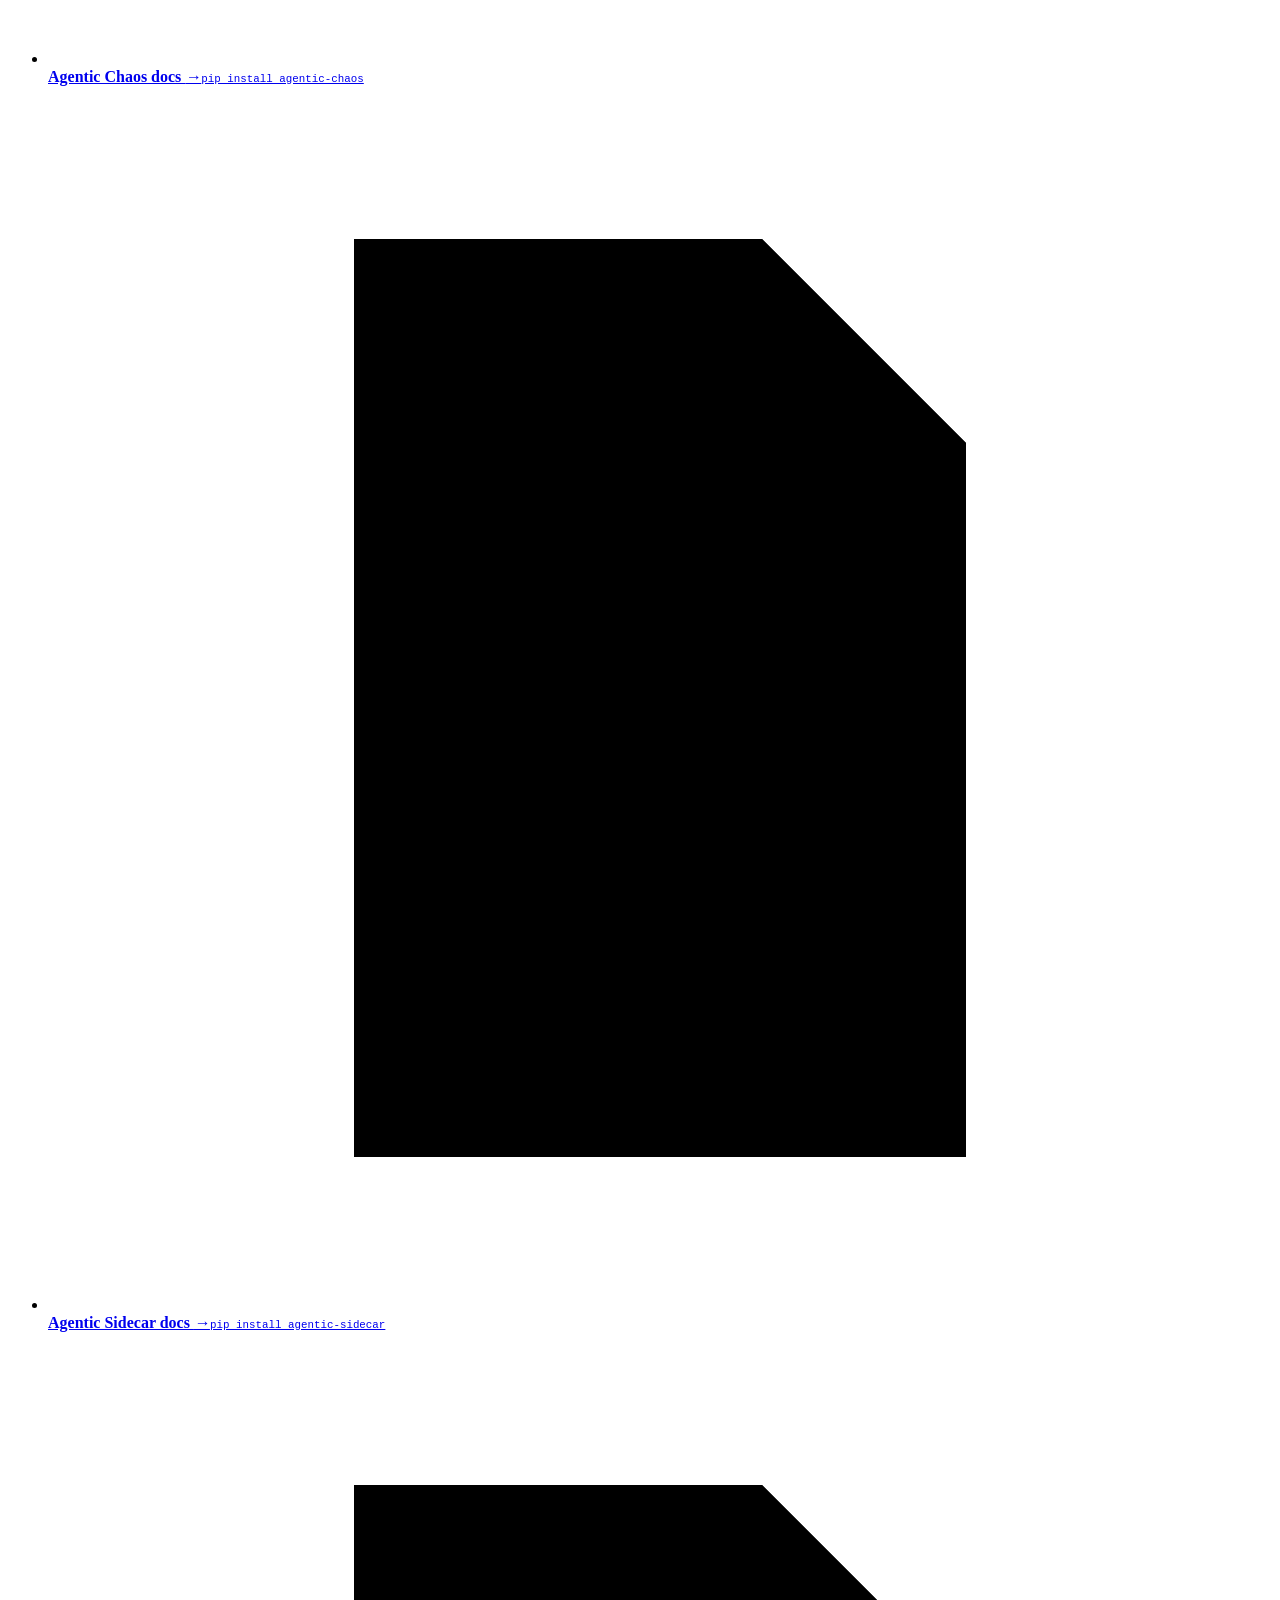
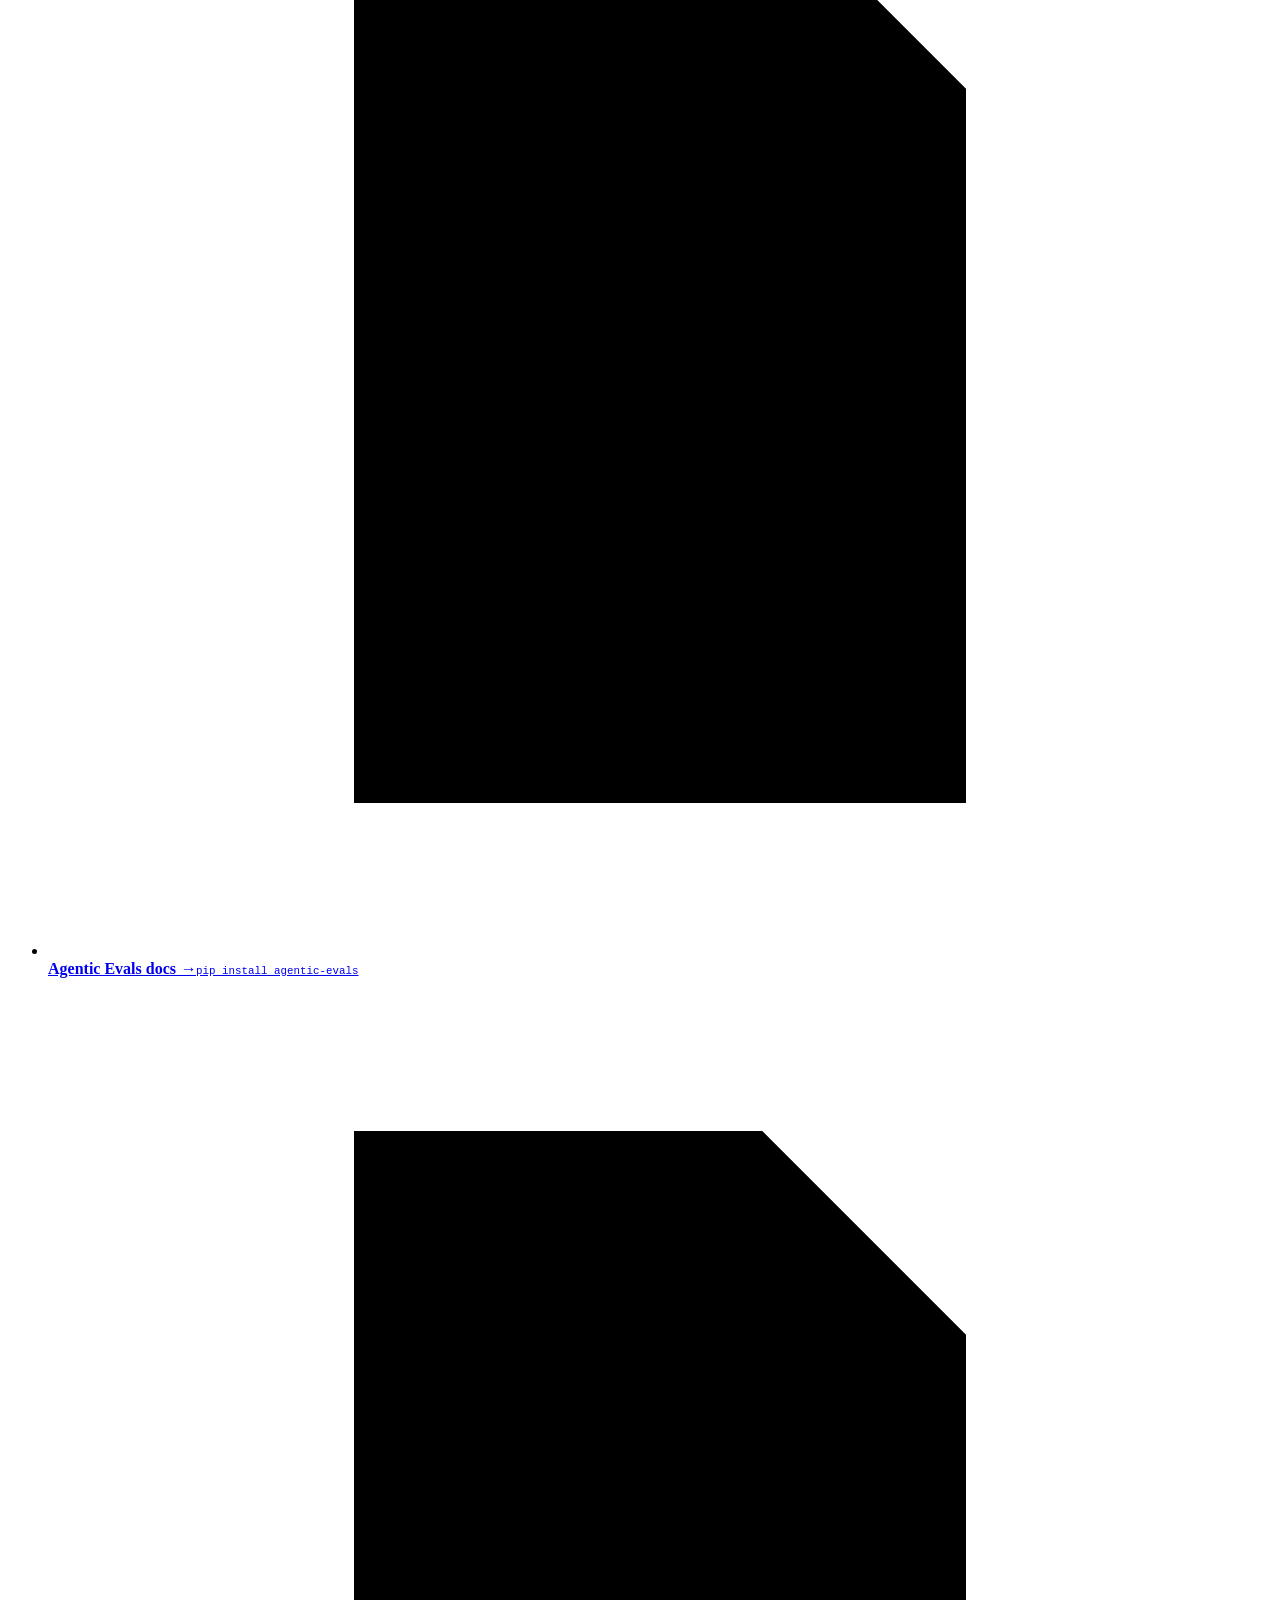
==== commit 6b442e34: "Use shared Control Tower theme and interactive product demo" ====
--- a/docs/index.html
+++ b/docs/index.html
@@ -3,452 +3,177 @@
 <head>
   <meta charset="utf-8">
   <meta name="viewport" content="width=device-width, initial-scale=1">
-  <meta name="description" content="Agentic Evals scores LLM and agent outputs with deterministic checks, LLM-as-judge rubrics, trace-aware scorers and CI release gates.">
-  <meta name="theme-color" content="#f2f0e9">
+  <meta name="description" content="Score agent outputs and execution paths with deterministic checks, provider-neutral judges, and trace-aware scorers. Turn the results into a clear release gate for CI.">
+  <meta name="theme-color" content="#07110e">
+  <meta property="og:title" content="Agentic Evals — DeepAgentLabs">
+  <meta property="og:description" content="Score agent outputs and execution paths with deterministic checks, provider-neutral judges, and trace-aware scorers. Turn the results into a clear release gate for CI.">
+  <meta property="og:type" content="website">
+  <link rel="canonical" href="https://deepagentlabs.io/agentic-evals/">
+  <meta property="og:image" content="https://deepagentlabs.io/assets/img/ecosystem.png">
+  <meta name="twitter:card" content="summary_large_image">
   <title>Agentic Evals — DeepAgentLabs</title>
-  <link rel="preconnect" href="https://fonts.googleapis.com">
-  <link rel="preconnect" href="https://fonts.gstatic.com" crossorigin>
-  <link href="https://fonts.googleapis.com/css2?family=Bricolage+Grotesque:opsz,wght@12..96,500..800&family=Inter:wght@400;500;600;700&family=Instrument+Serif:ital@1&family=DM+Mono:wght@400;500&display=swap" rel="stylesheet">
-  <style>
-    :root {
-      --ink: #07110e;
-      --paper: #f2f0e9;
-      --acid: #b7f343;
-      --mint: #d8f7c0;
-      --line: rgba(7, 17, 14, .18);
-      --muted: #5f6863;
-      --body: #46504b;
-      --max: 1240px;
-      --font-display: 'Bricolage Grotesque', Arial, sans-serif;
-      --font-body: Inter, Arial, sans-serif;
-      --font-accent: 'Instrument Serif', Georgia, serif;
-      --font-mono: 'DM Mono', ui-monospace, monospace;
-    }
-
-    * { box-sizing: border-box; }
-    html { scroll-behavior: smooth; }
-    body {
-      margin: 0;
-      background-color: var(--paper);
-      background-image: radial-gradient(rgba(7, 17, 14, .12) 1px, transparent 1px);
-      background-size: 26px 26px;
-      color: var(--ink);
-      font-family: var(--font-body);
-      line-height: 1.5;
-      -webkit-font-smoothing: antialiased;
-      overflow-x: clip;
-    }
-    a { color: inherit; text-decoration: none; }
-    h1, h2, h3, .brand { font-family: var(--font-display); }
-
-    .shell { max-width: var(--max); margin: 0 auto; padding: 0 28px; }
-
-    .mono {
-      font-family: var(--font-mono);
-      text-transform: uppercase;
-      letter-spacing: .11em;
-      font-size: 11px;
-      font-weight: 500;
-    }
-
-    .hl {
-      font-family: var(--font-accent);
-      font-style: italic;
-      font-weight: 400;
-      letter-spacing: -.02em;
-      background-image: linear-gradient(transparent 62%, var(--acid) 0);
-      padding: 0 .06em;
-      -webkit-box-decoration-break: clone;
-      box-decoration-break: clone;
-    }
-
-    /* Header */
-    .site-header {
-      height: 82px;
-      max-width: var(--max);
-      margin: auto;
-      padding: 0 28px;
-      display: flex;
-      align-items: center;
-      justify-content: space-between;
-      border-bottom: 1px solid var(--line);
-    }
-    .brand {
-      display: flex;
-      align-items: center;
-      gap: 11px;
-      font-weight: 800;
-      letter-spacing: -.04em;
-      font-size: 20px;
-    }
-    .brand-logo {
-      display: block;
-      width: 38px;
-      height: 38px;
-      flex: 0 0 38px;
-      overflow: hidden;
-      background-image: url("/assets/img/dal-logo.png");
-      background-repeat: no-repeat;
-      background-size: 92px 92px;
-      background-position: center -16px;
-      border-radius: 8px;
-    }
-    .brand small {
-      font-family: var(--font-mono);
-      font-size: 11px;
-      font-weight: 500;
-      letter-spacing: .08em;
-      color: var(--muted);
-      text-transform: uppercase;
-      margin-left: 4px;
-    }
-    .site-nav { display: flex; align-items: center; gap: 30px; font-size: 14px; font-weight: 600; }
-    .site-nav a:hover { opacity: .6; }
-    .nav-cta { padding: 11px 15px; border: 1px solid var(--ink); }
-    .nav-cta:hover { opacity: 1 !important; background: var(--ink); color: #fff; }
-
-    /* Hero */
-    .hero {
-      max-width: var(--max);
-      margin: auto;
-      padding: 90px 28px 100px;
-      display: grid;
-      grid-template-columns: 1.05fr .95fr;
-      gap: 70px;
-      align-items: center;
-    }
-    .eyebrow { display: flex; align-items: center; gap: 9px; }
-    .status-dot {
-      width: 8px;
-      height: 8px;
-      background: var(--acid);
-      border-radius: 50%;
-      box-shadow: 0 0 0 5px rgba(183, 243, 67, .2);
-    }
-    h1 {
-      font-size: clamp(52px, 6.2vw, 88px);
-      line-height: .95;
-      font-weight: 800;
-      letter-spacing: -.06em;
-      margin: 24px 0 28px;
-    }
-    h1 .hl { font-size: 1.08em; }
-    .hero-lede { font-size: 19px; line-height: 1.65; max-width: 600px; color: #3f4944; margin: 0; }
-    .actions { display: flex; flex-wrap: wrap; gap: 12px; margin-top: 34px; }
-    .button {
-      display: inline-flex;
-      align-items: center;
-      justify-content: center;
-      padding: 15px 21px;
-      font-weight: 700;
-      font-size: 14px;
-      border: 1px solid var(--ink);
-      transition: transform .2s, box-shadow .2s;
-    }
-    .button:hover { transform: translateY(-2px); }
-    .button-primary { background: var(--ink); color: #fff; }
-    .button-primary:hover { box-shadow: 5px 5px 0 var(--acid); }
-    .button-secondary { background: transparent; }
-    .button-secondary:hover { box-shadow: 5px 5px 0 var(--ink); }
-    .button-light { background: #fff; }
-    .proof { display: flex; flex-wrap: wrap; gap: 20px; margin-top: 34px; color: var(--muted); font-size: 12.5px; }
-    .proof span::before { content: '✓'; color: #4c7b13; margin-right: 6px; }
-
-    .system-card {
-      background: var(--ink);
-      color: #fff;
-      padding: 22px;
-      box-shadow: 18px 18px 0 var(--acid);
-      display: flex;
-      flex-direction: column;
-    }
-    .card-top, .card-foot { display: flex; justify-content: space-between; color: #9aa59f; }
-    .pulse { color: var(--acid); }
-    .terminal {
-      margin: 20px 0;
-      background: #0d1a15;
-      border: 1px solid #223028;
-      padding: 20px;
-      font-family: var(--font-mono);
-      font-size: 13px;
-      line-height: 1.75;
-      color: #c7d0ca;
-      overflow-x: auto;
-      white-space: pre;
-    }
-    .terminal .cmd { color: #fff; }
-    .terminal .pass { color: var(--acid); }
-    .terminal .fail { color: #ff8a7a; }
-    .terminal .dim { color: #6f7d76; }
-    .card-foot { margin-top: auto; }
-
-    /* Sections */
-    section { padding: 100px 0; }
-    .section-label {
-      position: relative;
-      display: inline-block;
-      padding-bottom: 12px;
-      margin: 0 0 26px;
-      letter-spacing: .14em;
-    }
-    .section-label::after {
-      content: "";
-      position: absolute;
-      left: 0;
-      bottom: 0;
-      width: 48px;
-      height: 3px;
-      background: var(--acid);
-    }
-    .section-heading {
-      display: flex;
-      justify-content: space-between;
-      align-items: end;
-      gap: 40px;
-      margin-bottom: 55px;
-    }
-    h2 {
-      font-size: clamp(38px, 4.6vw, 62px);
-      font-weight: 750;
-      letter-spacing: -.045em;
-      line-height: 1.02;
-      margin: 0;
-      max-width: 760px;
-    }
-    .section-heading > p { max-width: 400px; color: var(--muted); font-size: 17px; line-height: 1.6; margin: 0; }
-
-    /* Ticker */
-    .ticker {
-      background: var(--acid);
-      border-top: 1px solid var(--ink);
-      border-bottom: 1px solid var(--ink);
-      padding: 14px 0;
-      overflow: hidden;
-      white-space: nowrap;
-    }
-    .ticker-track { display: inline-flex; gap: 40px; animation: ticker 40s linear infinite; }
-    .ticker-track span { display: inline-flex; align-items: center; gap: 40px; font-family: var(--font-mono); font-size: 13px; }
-    .ticker-track span::after { content: ""; width: 6px; height: 6px; background: var(--ink); transform: rotate(45deg); }
-    @keyframes ticker { to { transform: translateX(-50%); } }
-
-    /* Feature grid */
-    .grid {
-      display: grid;
-      grid-template-columns: repeat(3, 1fr);
-      border-top: 1px solid var(--ink);
-      border-left: 1px solid var(--ink);
-    }
-    .cell {
-      padding: 30px 28px 32px;
-      border-right: 1px solid var(--ink);
-      border-bottom: 1px solid var(--ink);
-      display: flex;
-      flex-direction: column;
-      min-height: 250px;
-      background: rgba(242, 240, 233, .85);
-      transition: background .2s;
-    }
-    .cell:hover { background: #e7e6df; }
-    .cell.accent { background: var(--acid); }
-    .cell.accent:hover { background: #a9e631; }
-    .cell .index { font-family: var(--font-mono); font-size: 12px; color: var(--muted); }
-    .cell.accent .index { color: var(--ink); }
-    .cell h3 { font-size: 23px; letter-spacing: -.035em; margin: auto 0 10px; padding-top: 40px; }
-    .cell p { margin: 0; color: var(--body); font-size: 14.5px; line-height: 1.6; }
-    .cell.accent p { color: #233022; }
-    .cell code { font-family: var(--font-mono); font-size: 12.5px; }
-
-    /* Dark band */
-    .band {
-      background: var(--ink);
-      color: #fff;
-      box-shadow: 0 0 0 100vmax var(--ink);
-      clip-path: inset(0 -100vmax);
-    }
-    .band .section-label { color: var(--acid); }
-    .band h2 { color: #fff; }
-    .band .hl { color: var(--acid); background-image: linear-gradient(transparent 92%, var(--acid) 0); }
-    .band .section-heading > p { color: #aeb9b3; }
-
-    .code-panel { border: 1px solid #2b3a33; }
-    .tabs { display: flex; flex-wrap: wrap; border-bottom: 1px solid #2b3a33; }
-    .tab-btn {
-      padding: 16px 22px;
-      background: none;
-      border: 0;
-      border-right: 1px solid #2b3a33;
-      color: #8e9b95;
-      cursor: pointer;
-      font-family: var(--font-mono);
-      font-size: 12px;
-      letter-spacing: .08em;
-      text-transform: uppercase;
-      transition: background .2s, color .2s;
-    }
-    .tab-btn:hover { color: #fff; }
-    .tab-btn.active { background: var(--acid); color: var(--ink); }
-    .tab-content { display: none; }
-    .tab-content.active { display: grid; grid-template-columns: 1fr 300px; }
-    .tab-content pre {
-      margin: 0;
-      padding: 28px;
-      overflow-x: auto;
-      background: #0d1a15;
-      font-family: var(--font-mono);
-      font-size: 13.5px;
-      line-height: 1.7;
-      color: #dfe6e1;
-    }
-    .tab-note { padding: 28px; border-left: 1px solid #2b3a33; color: #aeb9b3; font-size: 14px; line-height: 1.65; }
-    .tab-note strong { display: block; color: #fff; font-family: var(--font-display); font-size: 19px; letter-spacing: -.02em; margin-bottom: 10px; }
-    .tab-note code { font-family: var(--font-mono); font-size: 12.5px; color: var(--acid); }
-    .tok-k { color: #b7f343; }
-    .tok-s { color: #d8f7c0; }
-    .tok-c { color: #6f7d76; }
-    .tok-f { color: #fff; }
-
-    .install {
-      display: flex;
-      align-items: center;
-      justify-content: space-between;
-      gap: 20px;
-      margin-top: 28px;
-      padding: 18px 22px;
-      border: 1px solid #2b3a33;
-      font-family: var(--font-mono);
-      font-size: 14px;
-      color: var(--acid);
-    }
-    .install span { color: #8e9b95; font-size: 11px; letter-spacing: .11em; text-transform: uppercase; }
-
-    /* Stats */
-    .stats {
-      display: grid;
-      grid-template-columns: repeat(4, 1fr);
-      border-top: 1px solid var(--ink);
-      border-left: 1px solid var(--ink);
-    }
-    .stat { padding: 26px 24px; border-right: 1px solid var(--ink); border-bottom: 1px solid var(--ink); background: rgba(242, 240, 233, .85); }
-    .stat strong { display: block; font-family: var(--font-mono); font-size: 32px; font-weight: 500; letter-spacing: -.02em; }
-    .stat span { display: block; color: var(--muted); font-size: 12.5px; margin-top: 8px; line-height: 1.45; }
-
-    /* CTA */
-    .cta {
-      background: var(--acid);
-      box-shadow: 0 0 0 100vmax var(--acid);
-      clip-path: inset(0 -100vmax);
-      border-top: 1px solid var(--ink);
-    }
-    .cta .section-label::after { background: var(--ink); }
-    .cta p:not(.section-label) { font-size: 18px; max-width: 640px; margin: 24px 0 0; }
-
-    /* Footer */
-    footer {
-      max-width: var(--max);
-      margin: auto;
-      padding: 42px 28px;
-      display: grid;
-      grid-template-columns: 1.2fr 1fr 1fr 1fr;
-      gap: 30px;
-      border-top: 1px solid var(--line);
-      font-size: 13px;
-      color: var(--muted);
-    }
-    footer .brand { color: var(--ink); font-size: 17px; }
-    footer h4 { margin: 0 0 12px; color: var(--ink); font-family: var(--font-mono); font-size: 11px; font-weight: 500; letter-spacing: .11em; text-transform: uppercase; }
-    footer ul { list-style: none; margin: 0; padding: 0; }
-    footer li { margin-bottom: 8px; }
-    footer li a:hover { color: var(--ink); }
-    .footer-note { margin: 14px 0 0; max-width: 260px; line-height: 1.6; }
-
-    @media (max-width: 960px) {
-      .hero { grid-template-columns: 1fr; padding-top: 60px; gap: 60px; }
-      .section-heading { display: block; }
-      .section-heading > p { margin-top: 22px; }
-      .grid { grid-template-columns: 1fr 1fr; }
-      .stats { grid-template-columns: 1fr 1fr; }
-      .tab-content.active { grid-template-columns: 1fr; }
-      .tab-note { border-left: 0; border-top: 1px solid #2b3a33; }
-      footer { grid-template-columns: 1fr 1fr; }
-    }
-    @media (max-width: 680px) {
-      .site-header { height: 68px; padding: 0 16px; }
-      .site-nav a:not(.nav-cta) { display: none; }
-      .shell, .hero { padding-left: 16px; padding-right: 16px; }
-      .hero { padding-top: 50px; padding-bottom: 70px; }
-      .system-card { box-shadow: 10px 10px 0 var(--acid); }
-      section { padding: 70px 0; }
-      .grid, .stats { grid-template-columns: 1fr; }
-      .cell { min-height: 0; }
-      .button { width: 100%; }
-      footer { grid-template-columns: 1fr; padding: 35px 16px; }
-    }
-    @media (prefers-reduced-motion: reduce) {
-      .ticker-track { animation: none; }
-      .button, .cell { transition: none; }
-    }
-  </style>
+  <link rel="icon" href="https://deepagentlabs.io/assets/img/dal-logo.png">
+  <link rel="stylesheet" href="https://deepagentlabs.github.io/assets/css/styles.css">
+  <link rel="stylesheet" href="https://deepagentlabs.github.io/assets/css/enhance.css">
+  <link rel="stylesheet" href="https://deepagentlabs.github.io/assets/css/nav.css">
+  <link rel="stylesheet" href="https://deepagentlabs.github.io/assets/css/theme.css">
+  <link rel="stylesheet" href="https://deepagentlabs.github.io/assets/css/background.css">
+  <link rel="stylesheet" href="https://deepagentlabs.github.io/assets/css/copy.css">
+  <link rel="stylesheet" href="https://deepagentlabs.github.io/assets/css/polish.css">
+  <link rel="stylesheet" href="https://deepagentlabs.github.io/assets/css/product.css">
+  <link rel="stylesheet" href="https://deepagentlabs.github.io/assets/css/footer.css">
+  <link rel="stylesheet" href="https://deepagentlabs.github.io/assets/css/beam.css">
+  <link rel="stylesheet" href="https://deepagentlabs.github.io/assets/css/product-uniform.css">
+  <link rel="stylesheet" href="https://deepagentlabs.github.io/assets/css/simulations.css">
+  <script src="https://deepagentlabs.github.io/assets/js/site.js" defer></script>
+  <script src="https://deepagentlabs.github.io/assets/js/usecases-data.js" defer></script>
+  <script src="https://deepagentlabs.github.io/assets/js/usecases.js" defer></script>
+  <script src="https://deepagentlabs.github.io/assets/js/nav.js" defer></script>
+  <script src="https://deepagentlabs.github.io/assets/js/background.js" defer></script>
+  <script src="https://deepagentlabs.github.io/assets/js/copy.js" defer></script>
+  <script src="https://deepagentlabs.github.io/assets/js/product.js" defer></script>
+  <script src="https://deepagentlabs.github.io/assets/js/beam.js" defer></script>
+  <script src="https://deepagentlabs.github.io/assets/js/simulations.js" defer></script>
 </head>
-<body>
+<body class="product-page uniform-product" data-product="evals">
+  <a class="skip-link" href="#main">Skip to content</a>
   <header class="site-header">
-    <a class="brand" href="/" aria-label="DeepAgentLabs home">
+    <a class="brand" href="https://deepagentlabs.io/" aria-label="DeepAgentLabs home">
       <span class="brand-logo" aria-hidden="true"></span>
-      <span>DeepAgentLabs <small>/ Evals</small></span>
+      <span>DeepAgentLabs</span>
     </a>
-    <nav class="site-nav" aria-label="Primary navigation">
-      <a href="#capabilities">Capabilities</a>
-      <a href="#quickstart">Quickstart</a>
-      <a href="#use-cases">Use cases</a>
-      <a href="docs/">Docs</a>
-      <a class="nav-cta" href="https://github.com/DeepAgentLabs/agentic-evals">GitHub ↗</a>
+    <button class="nav-toggle" type="button" aria-expanded="false" aria-controls="site-nav">Menu</button>
+    <nav id="site-nav" aria-label="Primary navigation">
+      <div class="nav-item has-mega">
+        <button class="nav-trigger" type="button" aria-expanded="false" aria-controls="mega-platform">Platform</button>
+        <div class="mega mega-compact mega-narrow" id="mega-platform">
+          <div class="mega-main">
+            <p class="mega-label">On this site</p>
+            <ul class="mega-grid">
+              <li><a class="mega-link mega-link-plain" href="https://deepagentlabs.io/#loop"><span class="mega-text"><strong>The operating loop <i aria-hidden="true">→</i></strong><small>Define, observe, stress, evaluate, improve.</small></span></a></li>
+              <li><a class="mega-link mega-link-plain" href="https://deepagentlabs.io/#dashboards"><span class="mega-text"><strong>Dashboards <i aria-hidden="true">→</i></strong><small>What each product shows you.</small></span></a></li>
+              <li><a class="mega-link mega-link-plain" href="https://deepagentlabs.io/#why"><span class="mega-text"><strong>Why DeepAgentLabs <i aria-hidden="true">→</i></strong><small>How we differ from dashboards and SDK evals.</small></span></a></li>
+            </ul>
+          </div>
+          <a class="mega-side" href="https://deepagentlabs.io/roadmap.html">
+            <span class="mega-label">Roadmap</span>
+            <strong>Step 1 of 8: v0.1 in review.</strong>
+            <span class="mega-side-copy">See where the specification is headed, phase by phase.</span>
+            <span class="mega-side-cta">View roadmap <svg viewBox="0 0 24 24" aria-hidden="true"><path d="M5 12h14M13 6l6 6-6 6"/></svg></span>
+          </a>
+        </div>
+      </div>
+      <div class="nav-item has-mega">
+        <button class="nav-trigger" type="button" aria-expanded="false" aria-controls="mega-products">Products</button>
+        <div class="mega" id="mega-products">
+          <div class="mega-main">
+            <p class="mega-label">Products</p>
+            <ul class="mega-grid">
+              <li><a class="mega-link" href="https://deepagentlabs.io/agenticlens"><span class="mega-icon"><svg viewBox="0 0 24 24" aria-hidden="true"><circle cx="11" cy="11" r="6"/><path d="m20 20-4.5-4.5"/><circle cx="11" cy="11" r="2"/></svg></span><span class="mega-text"><strong>AgenticLens <i aria-hidden="true">→</i></strong><small>Observe — OTLP traces, cost and latency on live traffic.</small></span></a></li>
+              <li><a class="mega-link" href="https://deepagentlabs.io/agentic-chaos"><span class="mega-icon"><svg viewBox="0 0 24 24" aria-hidden="true"><path d="M13 2 5 13h6l-1 9 8-11h-6l1-9z"/></svg></span><span class="mega-text"><strong>Agentic Chaos <i aria-hidden="true">→</i></strong><small>Stress — fault injection and drift testing across frameworks.</small></span></a></li>
+              <li><a class="mega-link" href="https://deepagentlabs.io/agentic-sidecar"><span class="mega-icon"><svg viewBox="0 0 24 24" aria-hidden="true"><path d="M12 3 4 6v6c0 4.5 3.4 8 8 9 4.6-1 8-4.5 8-9V6l-8-3z"/><path d="m9 12 2 2 4-4"/></svg></span><span class="mega-text"><strong>Agentic Sidecar <i aria-hidden="true">→</i></strong><small>Govern — allow, warn or block actions against intent and policy.</small></span></a></li>
+              <li><a class="mega-link" href="https://deepagentlabs.io/agentic-evals"><span class="mega-icon"><svg viewBox="0 0 24 24" aria-hidden="true"><path d="M4 19V9M10 19V5M16 19v-7M22 19H2"/></svg></span><span class="mega-text"><strong>Agentic Evals <i aria-hidden="true">→</i></strong><small>Evaluate — deterministic and LLM-judge scoring behind a CI gate.</small></span></a></li>
+              <li><a class="mega-link" href="https://deepagentlabs.io/mcp"><span class="mega-icon"><svg viewBox="0 0 24 24" aria-hidden="true"><path d="M9 7V3M15 7V3M7 7h10v4a5 5 0 0 1-10 0V7zM12 16v5"/></svg></span><span class="mega-text"><strong>MCP Server <i aria-hidden="true">→</i></strong><small>Connect — every tool exposed through one MCP interface.</small></span></a></li>
+              <li><a class="mega-link" href="https://deepagentlabs.io/control-tower"><span class="mega-icon"><svg viewBox="0 0 24 24" aria-hidden="true"><rect x="3" y="3" width="7" height="7"/><rect x="14" y="3" width="7" height="7"/><rect x="3" y="14" width="7" height="7"/><rect x="14" y="14" width="7" height="7"/></svg></span><span class="mega-text"><strong>Control Tower <i aria-hidden="true">→</i></strong><small>Operate — registry and console for every stage.</small></span></a></li>
+            </ul>
+          </div>
+          <a class="mega-side" href="https://github.com/DeepAgentLabs/ai-operations-spec">
+            <span class="mega-label">The shared contract</span>
+            <strong>AI Operations Specification</strong>
+            <span class="mega-side-copy">One vendor-neutral spec every product implements — so runs, steps and evaluations mean the same thing everywhere.</span>
+            <span class="mega-side-cta">Read the spec <svg viewBox="0 0 24 24" aria-hidden="true"><path d="M5 12h14M13 6l6 6-6 6"/></svg></span>
+          </a>
+        </div>
+      </div>
+      <div class="nav-item has-mega">
+        <button class="nav-trigger" type="button" aria-expanded="false" aria-controls="mega-docs">Docs</button>
+        <div class="mega" id="mega-docs">
+          <div class="mega-main">
+            <p class="mega-label">Documentation</p>
+            <ul class="mega-grid">
+              <li><a class="mega-link" href="https://deepagentlabs.io/agenticlens/docs"><span class="mega-icon"><svg viewBox="0 0 24 24" aria-hidden="true"><path d="M6 3h8l4 4v14H6z"/><path d="M14 3v4h4M9 12h6M9 16h6"/></svg></span><span class="mega-text"><strong>AgenticLens docs <i aria-hidden="true">→</i></strong><small><code>pip install agenticlens</code></small></span></a></li>
+              <li><a class="mega-link" href="https://deepagentlabs.io/agentic-chaos/docs"><span class="mega-icon"><svg viewBox="0 0 24 24" aria-hidden="true"><path d="M6 3h8l4 4v14H6z"/><path d="M14 3v4h4M9 12h6M9 16h6"/></svg></span><span class="mega-text"><strong>Agentic Chaos docs <i aria-hidden="true">→</i></strong><small><code>pip install agentic-chaos</code></small></span></a></li>
+              <li><a class="mega-link" href="https://deepagentlabs.io/agentic-sidecar/docs"><span class="mega-icon"><svg viewBox="0 0 24 24" aria-hidden="true"><path d="M6 3h8l4 4v14H6z"/><path d="M14 3v4h4M9 12h6M9 16h6"/></svg></span><span class="mega-text"><strong>Agentic Sidecar docs <i aria-hidden="true">→</i></strong><small><code>pip install agentic-sidecar</code></small></span></a></li>
+              <li><a class="mega-link" href="https://deepagentlabs.io/agentic-evals/docs"><span class="mega-icon"><svg viewBox="0 0 24 24" aria-hidden="true"><path d="M6 3h8l4 4v14H6z"/><path d="M14 3v4h4M9 12h6M9 16h6"/></svg></span><span class="mega-text"><strong>Agentic Evals docs <i aria-hidden="true">→</i></strong><small><code>pip install agentic-evals</code></small></span></a></li>
+              <li><a class="mega-link" href="https://deepagentlabs.io/mcp/docs"><span class="mega-icon"><svg viewBox="0 0 24 24" aria-hidden="true"><path d="M6 3h8l4 4v14H6z"/><path d="M14 3v4h4M9 12h6M9 16h6"/></svg></span><span class="mega-text"><strong>MCP Server docs <i aria-hidden="true">→</i></strong><small>Tools, resources and client setup.</small></span></a></li>
+              <li><a class="mega-link" href="https://deepagentlabs.io/control-tower/docs"><span class="mega-icon"><svg viewBox="0 0 24 24" aria-hidden="true"><path d="M6 3h8l4 4v14H6z"/><path d="M14 3v4h4M9 12h6M9 16h6"/></svg></span><span class="mega-text"><strong>Control Tower docs <i aria-hidden="true">→</i></strong><small><code>pip install agenticops-control-tower</code></small></span></a></li>
+            </ul>
+          </div>
+          <div class="mega-side mega-side-static">
+            <span class="mega-label">Start here</span>
+            <strong>Up and running in a minute.</strong>
+            <code class="mega-code">pip install agenticlens</code>
+            <span class="mega-side-copy">Instrument one agent, see its first trace, then add evals and chaos when you're ready.</span>
+            <span class="mega-label mega-pypi-label">On PyPI</span>
+            <div class="mega-pypi"><a href="https://pypi.org/project/agenticlens/" target="_blank" rel="noopener noreferrer">AgenticLens <span aria-hidden="true">↗</span></a><a href="https://pypi.org/project/agentic-chaos/" target="_blank" rel="noopener noreferrer">Chaos <span aria-hidden="true">↗</span></a><a href="https://pypi.org/project/agentic-evals/" target="_blank" rel="noopener noreferrer">Evals <span aria-hidden="true">↗</span></a><a href="https://pypi.org/project/agentic-sidecar/" target="_blank" rel="noopener noreferrer">Sidecar <span aria-hidden="true">↗</span></a><a href="https://pypi.org/project/deep-agentic-core-mcp/" target="_blank" rel="noopener noreferrer">MCP <span aria-hidden="true">↗</span></a><a href="https://pypi.org/project/agenticops-control-tower/" target="_blank" rel="noopener noreferrer">Control Tower <span aria-hidden="true">↗</span></a></div>
+            <a class="mega-side-cta" href="https://deepagentlabs.io/agenticlens/docs">AgenticLens quickstart <svg viewBox="0 0 24 24" aria-hidden="true"><path d="M5 12h14M13 6l6 6-6 6"/></svg></a>
+          </div>
+        </div>
+      </div>
+      <!-- USE CASES MENU: content comes from assets/js/usecases-data.js (edit it there, not here).
+           assets/js/usecases.js fills the [data-uc-list] and [data-uc-most-asked] slots below. -->
+      <div class="nav-item has-mega">
+        <button class="nav-trigger" type="button" aria-expanded="false" aria-controls="mega-usecases">Use cases</button>
+        <div class="mega mega-usecases" id="mega-usecases">
+          <div class="mega-main">
+            <p class="mega-label">Use cases</p>
+            <ul class="mega-grid" data-uc-list></ul>
+          </div>
+          <div class="mega-side mega-side-static">
+            <span class="mega-label">Start here</span>
+            <strong>See it on a real agent.</strong>
+            <span class="mega-side-copy">Each use case walks through the problem, the setup and the result, step by step.</span>
+            <span class="mega-label mega-pypi-label">Most asked</span>
+            <div class="mega-pypi" data-uc-most-asked></div>
+            <a class="mega-side-cta" href="https://discord.gg/fEqPFWgcDG" target="_blank" rel="noopener noreferrer">Share your use case <svg viewBox="0 0 24 24" aria-hidden="true"><path d="M5 12h14M13 6l6 6-6 6"/></svg></a>
+          </div>
+        </div>
+      </div>
+      <!-- /USE CASES MENU -->
+      <a href="https://deepagentlabs.io/#architecture">Architecture</a>
+      <a href="https://deepagentlabs.io/#faq">FAQ</a>
+      <a href="https://github.com/DeepAgentLabs/ai-operations-spec">Specification</a>
+      <a href="https://deepagentlabs.io/roadmap.html">Roadmap</a>
+      <a href="https://mcp.deepagentlabs.io" target="_blank" rel="noopener noreferrer">Remote MCP</a>
+      <a class="nav-cta" href="https://github.com/DeepAgentLabs">GitHub <span aria-hidden="true">↗</span></a>
     </nav>
   </header>
-
-  <main>
-    <div class="hero">
-      <div>
-        <p class="eyebrow mono"><span class="status-dot" aria-hidden="true"></span>Agentic Evals · v0.7.0</p>
-        <h1>Know your agent is <span class="hl">ready</span> before it ships.</h1>
-        <p class="hero-lede">
-          Score LLM and agent outputs with deterministic checks, LLM-as-judge rubrics and
-          trace-aware scorers — then turn the results into a pass/fail release gate for CI.
-        </p>
-        <div class="actions">
-          <a class="button button-primary" href="#quickstart">Get started</a>
-          <a class="button button-secondary" href="docs/">Read the docs</a>
-        </div>
-        <div class="proof">
-          <span>Framework-agnostic</span>
-          <span>Provider-neutral judges</span>
-          <span>MIT licensed</span>
-        </div>
-      </div>
-
-      <div class="system-card" aria-label="Example eval run output">
-        <div class="card-top mono"><span>Evaluate / CI</span><span class="pulse">Gate</span></div>
-<div class="terminal"><span class="cmd">$ agentic-evals run</span>
-<span class="dim">agentic-evals :: support_answers</span>
-<span class="dim">--------------------------------</span>
-  <span class="pass">[PASS]</span> refund-status   contains=1.00
-  <span class="pass">[PASS]</span> order-lookup    tool_recall=1.00
-  <span class="pass">[PASS]</span> json-contract   valid_json=1.00
-  <span class="fail">[FAIL]</span> escalation      latency 2.4s &gt; 2.0s
-
-  3/4 passed  (75.0%)
-<span class="fail">gate: min_pass_rate 0.95 not met</span>
-<span class="dim">exit 1</span></div>
-        <div class="card-foot mono"><span>Deterministic</span><span>LLM judge</span><span>Trajectory</span></div>
-      </div>
-    </div>
-
-    <div class="ticker" aria-hidden="true">
-      <div class="ticker-track">
-        <span>exact_match</span><span>contains_all</span><span>valid_json</span><span>json_diff</span><span>regex_match</span><span>levenshtein_similarity</span><span>tool_call_precision</span><span>tool_call_recall</span><span>trajectory_efficiency</span><span>FACTUALITY</span><span>SECURITY</span><span>PII_LEAKAGE</span>
-        <span>exact_match</span><span>contains_all</span><span>valid_json</span><span>json_diff</span><span>regex_match</span><span>levenshtein_similarity</span><span>tool_call_precision</span><span>tool_call_recall</span><span>trajectory_efficiency</span><span>FACTUALITY</span><span>SECURITY</span><span>PII_LEAKAGE</span>
-      </div>
-    </div>
-
-    <section id="capabilities">
+  <main id="main">
+    <section class="pp-hero pp-enter" id="top">
+      <div class="pp-hero-copy">
+        <p class="pp-crumbs"><a href="https://deepagentlabs.io/">Home</a><span aria-hidden="true">/</span><span>Products</span><span aria-hidden="true">/</span><b>Agentic Evals</b></p>
+        <p class="section-label">Agentic Evals · Evaluate</p>
+        <h1>Test your agent.<br><span class="hl">Trust the release.</span></h1>
+        <p class="pp-lede">Score agent outputs and execution paths with deterministic checks, provider-neutral judges, and trace-aware scorers. Turn the results into a clear release gate for CI.</p>
+        <div class="hero-actions"><a class="button button-primary" href="#simulation">Try the simulation <span aria-hidden="true">↘</span></a><a class="button button-secondary" href="docs/">Read the docs <span aria-hidden="true">→</span></a></div>
+        <code class="tl-pip pp-pip">pip install agentic-evals</code>
+        <ul class="pp-facts" aria-label="Key facts"><li>Open source</li><li>Provider-neutral judges</li><li>CI release gates</li></ul>
+      </div>
+      <aside class="product-preview" aria-label="Agentic Evals example preview">
+        <p class="product-preview-label">EVALUATION SUITE · EXAMPLE <span>● Simulated</span></p>
+        <h2>Evidence before release.</h2>
+        <div class="product-preview-stats"><div><strong>4</strong><span>cases</span></div><div><strong>75%</strong><span>pass rate</span></div><div><strong>Blocked</strong><span>gate</span></div></div>
+        <ul class="product-preview-rows"><li><span>refund-status</span><b class="">PASS</b></li><li><span>order-lookup</span><b class="">PASS</b></li><li><span>json-contract</span><b class="">PASS</b></li><li><span>escalation · latency</span><b class="is-alert">FAIL</b></li></ul>
+        <p class="product-preview-caption">Run a sample suite, inspect a failure, and adjust the gate threshold.</p>
+        <a href="#simulation">Explore this example <span aria-hidden="true">→</span></a>
+      </aside>
+    </section>
+    <!-- product-simulation:start -->
+    <section class="dal-demo-section" id="simulation" aria-labelledby="simulation-evals">
+      <div class="dal-demo-intro"><small>Interactive example</small><h2 id="simulation-evals">See what passes. See what blocks a release.</h2><p>An example evaluation suite scores answers, checks tool use, and applies a 95% minimum pass rate.</p></div>
+      <div class="dal-demo" data-product-simulation="evals">
+        <div class="dal-demo-top"><span>Evaluation suite · support_answers</span><span class="dal-demo-badge">Simulated</span></div>
+        <div class="dal-demo-metrics"><div><strong data-sim-metric>1 / 4</strong><span>Cases passed</span></div><div><strong data-sim-metric>25%</strong><span>Pass rate</span></div><div><strong data-sim-metric>Pending</strong><span>Release gate</span></div></div>
+        <ul class="dal-demo-rows"><li class="dal-demo-row" data-sim-row data-tone="ok" style="--span-start:0%;--span-width:100%"><span>refund-status · contains</span><span class="dal-demo-result" data-sim-result>PASS</span><span class="dal-demo-detail" data-sim-detail>1.00</span></li><li class="dal-demo-row" data-sim-row data-tone="warn" style="--span-start:0%;--span-width:100%"><span>order-lookup · tool recall</span><span class="dal-demo-result" data-sim-result>running</span><span class="dal-demo-detail" data-sim-detail>—</span></li><li class="dal-demo-row" data-sim-row data-tone="muted" style="--span-start:0%;--span-width:100%"><span>json-contract · valid JSON</span><span class="dal-demo-result" data-sim-result>queued</span><span class="dal-demo-detail" data-sim-detail>—</span></li><li class="dal-demo-row" data-sim-row data-tone="muted" style="--span-start:0%;--span-width:100%"><span>escalation · latency</span><span class="dal-demo-result" data-sim-result>queued</span><span class="dal-demo-detail" data-sim-detail>—</span></li></ul>
+        <div class="dal-demo-event"><small>RECENT ACTIVITY</small><p data-sim-event>refund-status passed contains check. Evaluating the remaining cases; gate waits for the complete suite.</p></div>
+        <div class="dal-demo-controls" data-sim-controls hidden><div><button type="button" data-sim-toggle aria-pressed="false">Play demo</button><button type="button" data-sim-next>Next step →</button></div><small>Step <span data-sim-step>1 / 3</span></small></div>
+        <p class="dal-demo-note">Example data, simulated in your browser. No live telemetry or real actions.</p>
+        <script type="application/json" data-sim-frames>[{"metrics": ["1 / 4", "25%", "Pending"], "rows": [["PASS", "1.00", "ok"], ["running", "\u2014", "warn"], ["queued", "\u2014", "muted"], ["queued", "\u2014", "muted"]], "event": "refund-status passed contains check. Evaluating the remaining cases; gate waits for the complete suite."}, {"metrics": ["3 / 4", "75%", "Blocked"], "rows": [["PASS", "1.00", "ok"], ["PASS", "1.00", "ok"], ["PASS", "1.00", "ok"], ["FAIL", "2.4s > 2.0s", "bad"]], "event": "Suite complete \u00b7 75% \u003c required 95%. The latency failure blocks this example release."}, {"metrics": ["4 / 4", "100%", "Passed"], "rows": [["PASS", "1.00", "ok"], ["PASS", "1.00", "ok"], ["PASS", "1.00", "ok"], ["PASS", "1.8s \u2264 2.0s", "ok"]], "event": "Separate example rerun after a latency fix \u00b7 100% \u2265 95%. Release gate passed."}]</script>
+      </div>
+    </section>
+    <!-- product-simulation:end -->
+    <div class="product-content">
+<section id="capabilities">
       <div class="shell">
         <div class="section-heading">
           <div>
@@ -492,8 +217,7 @@
         </div>
       </div>
     </section>
-
-    <section id="quickstart" class="band">
+<section id="quickstart" class="band">
       <div class="shell">
         <div class="section-heading">
           <div>
@@ -607,8 +331,7 @@
         <div class="install"><code>pip install agentic-evals</code><span>Python 3.10+</span></div>
       </div>
     </section>
-
-    <section>
+<section>
       <div class="shell">
         <div class="stats">
           <div class="stat"><strong>16</strong><span>Deterministic and trajectory scorers in the default registry</span></div>
@@ -618,8 +341,7 @@
         </div>
       </div>
     </section>
-
-    <section id="use-cases" style="padding-top: 0;">
+<section id="use-cases" style="padding-top: 0;">
       <div class="shell">
         <div class="section-heading">
           <div>
@@ -663,8 +385,7 @@
         </div>
       </div>
     </section>
-
-    <section class="cta">
+<section class="cta">
       <div class="shell">
         <p class="section-label mono">Start evaluating</p>
         <h2>Put a gate in front of your next release.</h2>
@@ -675,40 +396,29 @@
         </div>
       </div>
     </section>
+    </div>
+    <section class="cta section-shell pp-cta product-end">
+      <div><p class="section-label">Start building</p><h2>Put Agentic Evals to work.</h2><p>Start with the documentation, explore the examples, or contribute on GitHub.</p></div>
+      <div class="hero-actions"><a class="button button-primary" href="docs/">Read the docs →</a><a class="button button-secondary" href="https://github.com/DeepAgentLabs/agentic-evals">View on GitHub ↗</a></div>
+    </section>
   </main>
-
-  <footer>
-    <div>
-      <a class="brand" href="/"><span class="brand-logo" aria-hidden="true"></span><span>DeepAgentLabs</span></a>
-      <p class="footer-note">Agentic Evals is part of the DeepAgentLabs ecosystem. MIT licensed.</p>
+  <footer class="site-footer">
+    <div class="ft-inner">
+      <div class="ft-about">
+        <p class="ft-statement">Open infrastructure for <em>observable, efficient and resilient</em> AI agents, built in the open.</p>
+        <ul class="ft-values" aria-label="Principles"><li>Spec comes first</li><li>Works with any framework</li><li>Runs on your machine</li><li>Free and open source</li></ul>
+      </div>
+      <nav class="ft-col" aria-label="Products"><p class="ft-title">Products</p><ul><li><a href="https://github.com/DeepAgentLabs/agenticlens" target="_blank" rel="noopener noreferrer">AgenticLens</a></li><li><a href="https://github.com/DeepAgentLabs/agentic-evals" target="_blank" rel="noopener noreferrer">Agentic Evals</a></li><li><a href="https://github.com/DeepAgentLabs/agentic-sidecar" target="_blank" rel="noopener noreferrer">Agentic Sidecar</a></li><li><a href="https://github.com/DeepAgentLabs/agentic-chaos" target="_blank" rel="noopener noreferrer">Agentic Chaos</a></li><li><a href="https://github.com/DeepAgentLabs/mcp-server" target="_blank" rel="noopener noreferrer">MCP Server</a></li><li><a href="https://github.com/DeepAgentLabs/agenticops-control-tower" target="_blank" rel="noopener noreferrer">Control Tower</a></li></ul></nav>
+      <nav class="ft-col" aria-label="Explore"><p class="ft-title">Explore</p><ul><li><a href="https://github.com/DeepAgentLabs/ai-operations-spec" target="_blank" rel="noopener noreferrer">Specification</a></li><li><a href="https://deepagentlabs.io/roadmap.html">Roadmap</a></li><li><a href="https://deepagentlabs.io/#architecture">Capability map</a></li><li><a href="https://deepagentlabs.io/#dashboards">Frameworks</a></li><li><a href="https://deepagentlabs.io/#faq">FAQ</a></li><li><a href="https://mcp.deepagentlabs.io" target="_blank" rel="noopener noreferrer">Remote MCP</a></li></ul></nav>
+      <nav class="ft-col" aria-label="Community"><p class="ft-title">Community</p><ul><li><a href="https://discord.gg/fEqPFWgcDG" target="_blank" rel="noopener noreferrer"><i class="fa-brands fa-discord" aria-hidden="true"></i> Discord</a></li><li><a href="https://www.linkedin.com/company/deepagentlabs" target="_blank" rel="noopener noreferrer"><i class="fa-brands fa-linkedin-in" aria-hidden="true"></i> LinkedIn</a></li><li><a href="https://www.instagram.com/deepagentlabs.io" target="_blank" rel="noopener noreferrer"><i class="fa-brands fa-instagram" aria-hidden="true"></i> Instagram</a></li><li><a href="https://github.com/DeepAgentLabs" target="_blank" rel="noopener noreferrer"><i class="fa-brands fa-github" aria-hidden="true"></i> GitHub</a></li></ul></nav>
     </div>
-    <div>
-      <h4>Product</h4>
-      <ul>
-        <li><a href="docs/">Documentation</a></li>
-        <li><a href="https://pypi.org/project/agentic-evals/">PyPI</a></li>
-        <li><a href="https://github.com/DeepAgentLabs/agentic-evals/blob/main/CHANGELOG.md">Changelog</a></li>
-      </ul>
-    </div>
-    <div>
-      <h4>Community</h4>
-      <ul>
-        <li><a href="https://github.com/DeepAgentLabs/agentic-evals">GitHub</a></li>
-        <li><a href="https://github.com/DeepAgentLabs/agentic-evals/issues">Issues</a></li>
-        <li><a href="https://github.com/DeepAgentLabs/agentic-evals/blob/main/CONTRIBUTING.md">Contributing</a></li>
-      </ul>
-    </div>
-    <div>
-      <h4>Ecosystem</h4>
-      <ul>
-        <li><a href="/">DeepAgentLabs</a></li>
-        <li><a href="/agenticlens">AgenticLens</a></li>
-        <li><a href="/agentic-chaos">Agentic Chaos</a></li>
-        <li><a href="/agentic-sidecar">Agentic Sidecar</a></li>
-      </ul>
+    <div class="ft-word" aria-hidden="true"><span class="ft-word-text"><span class="ft-w1">DeepAgent</span><span class="ft-w2">Labs</span></span></div>
+    <div class="ft-bottom">
+      <p>© <span id="year">2026</span> DeepAgentLabs</p>
+      <p class="ft-status"><i aria-hidden="true"></i>AI Operations Specification · v0.1 in review</p>
+      <a class="ft-top" href="#top">Back to top <span aria-hidden="true">↑</span></a>
     </div>
   </footer>
-
   <script>
     document.querySelectorAll('.tab-btn').forEach(function (btn) {
       btn.addEventListener('click', function () {
